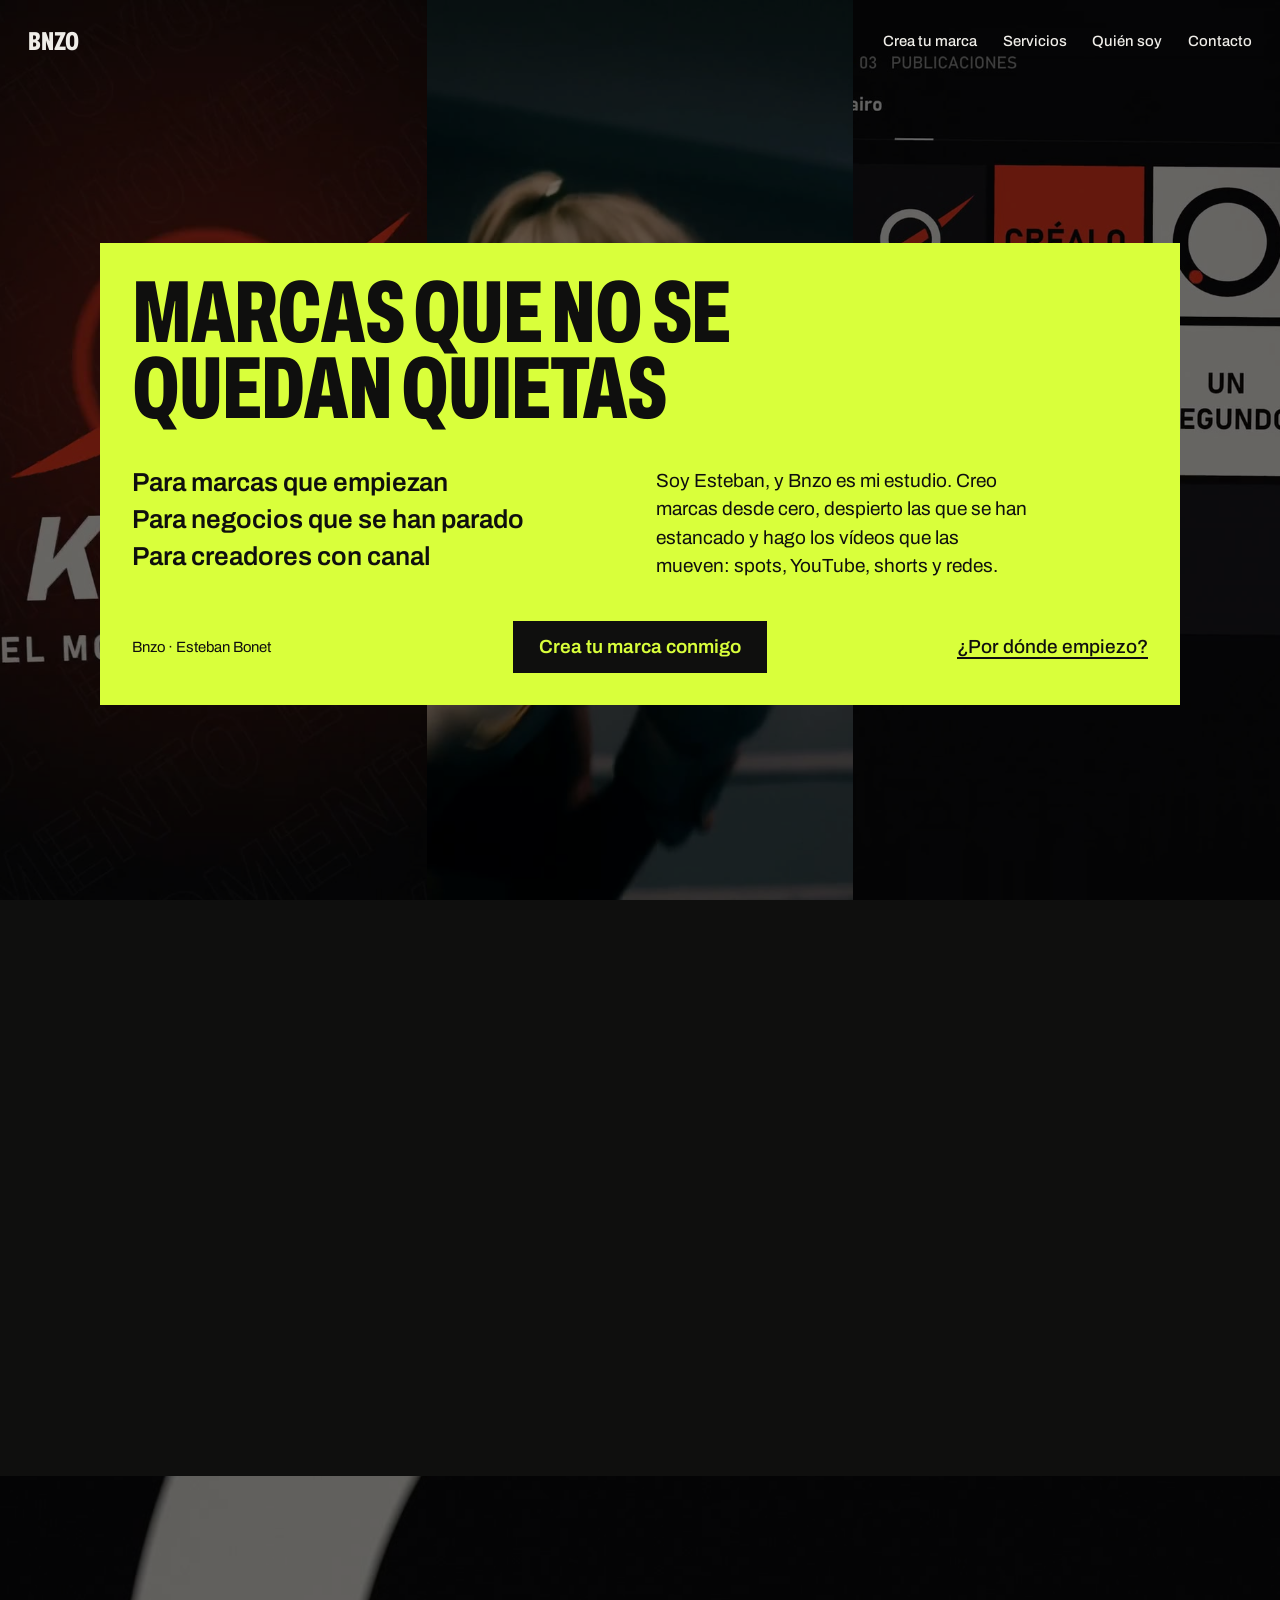
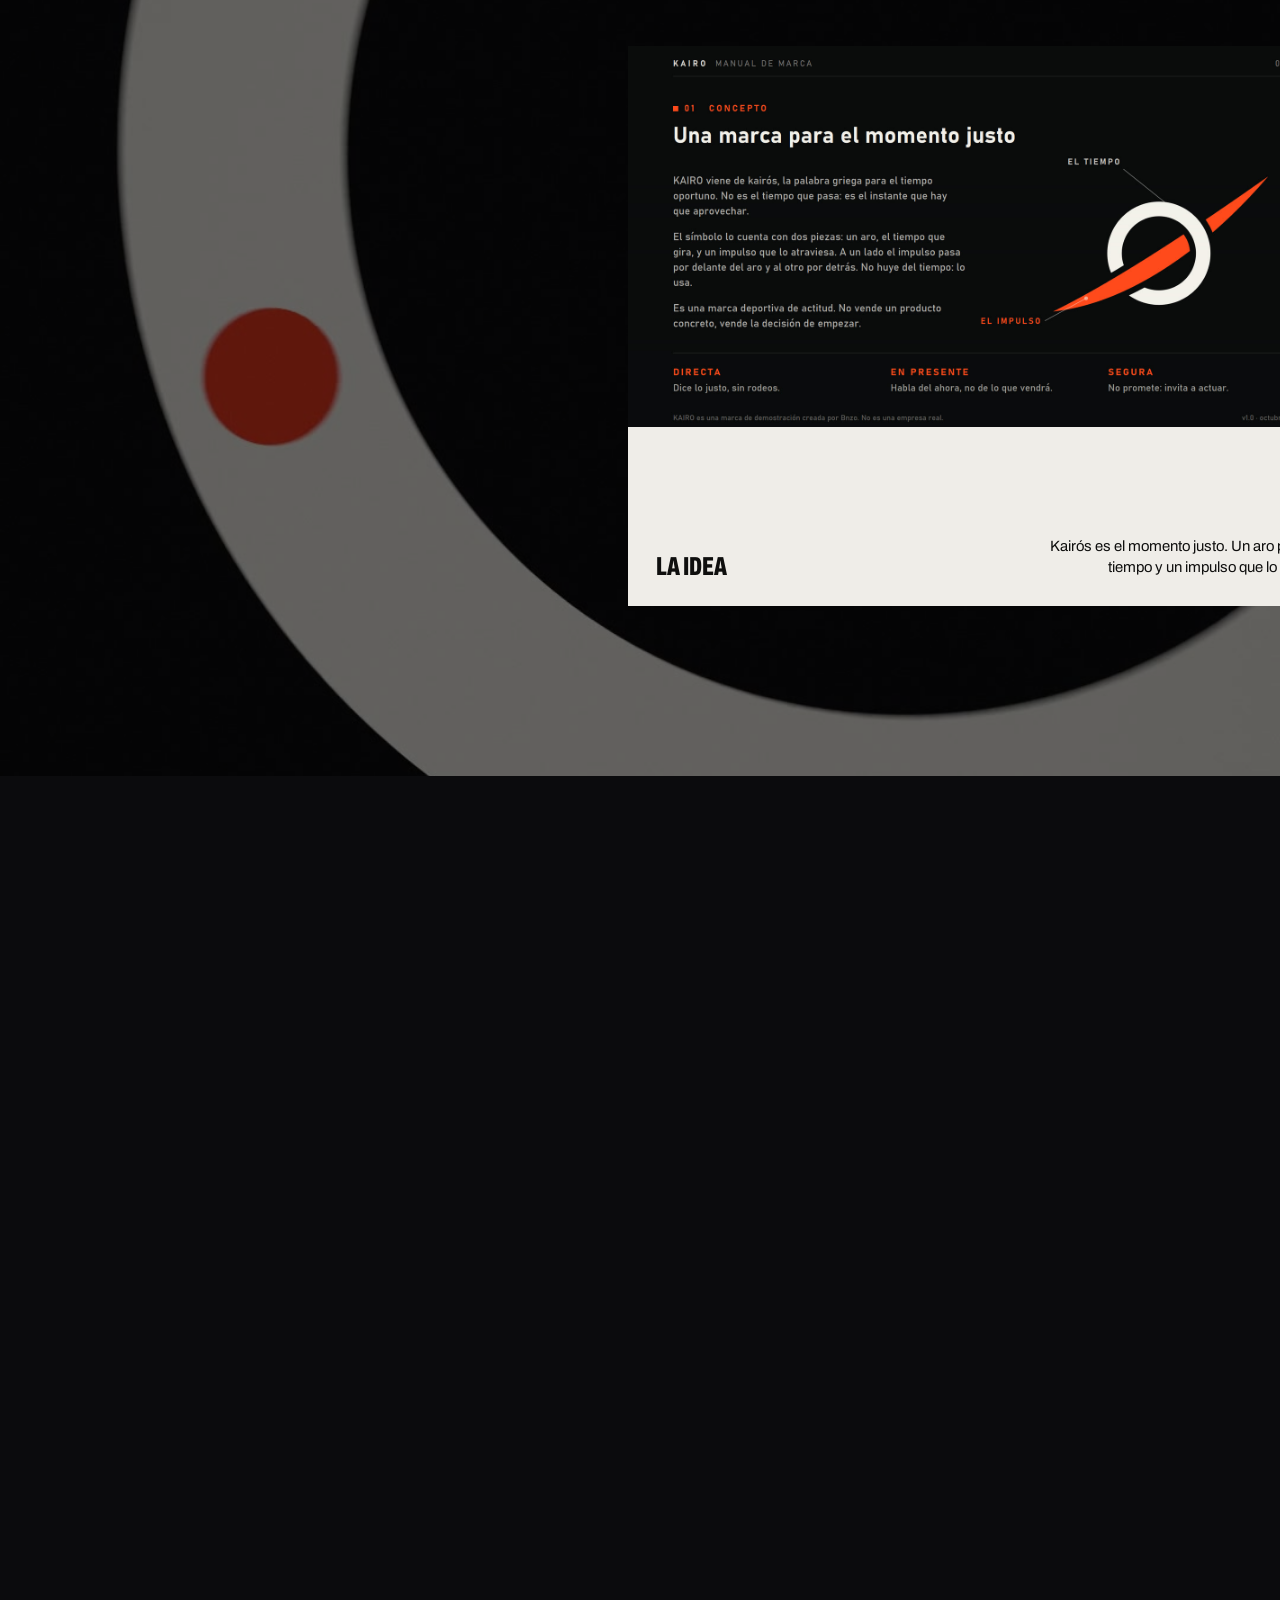
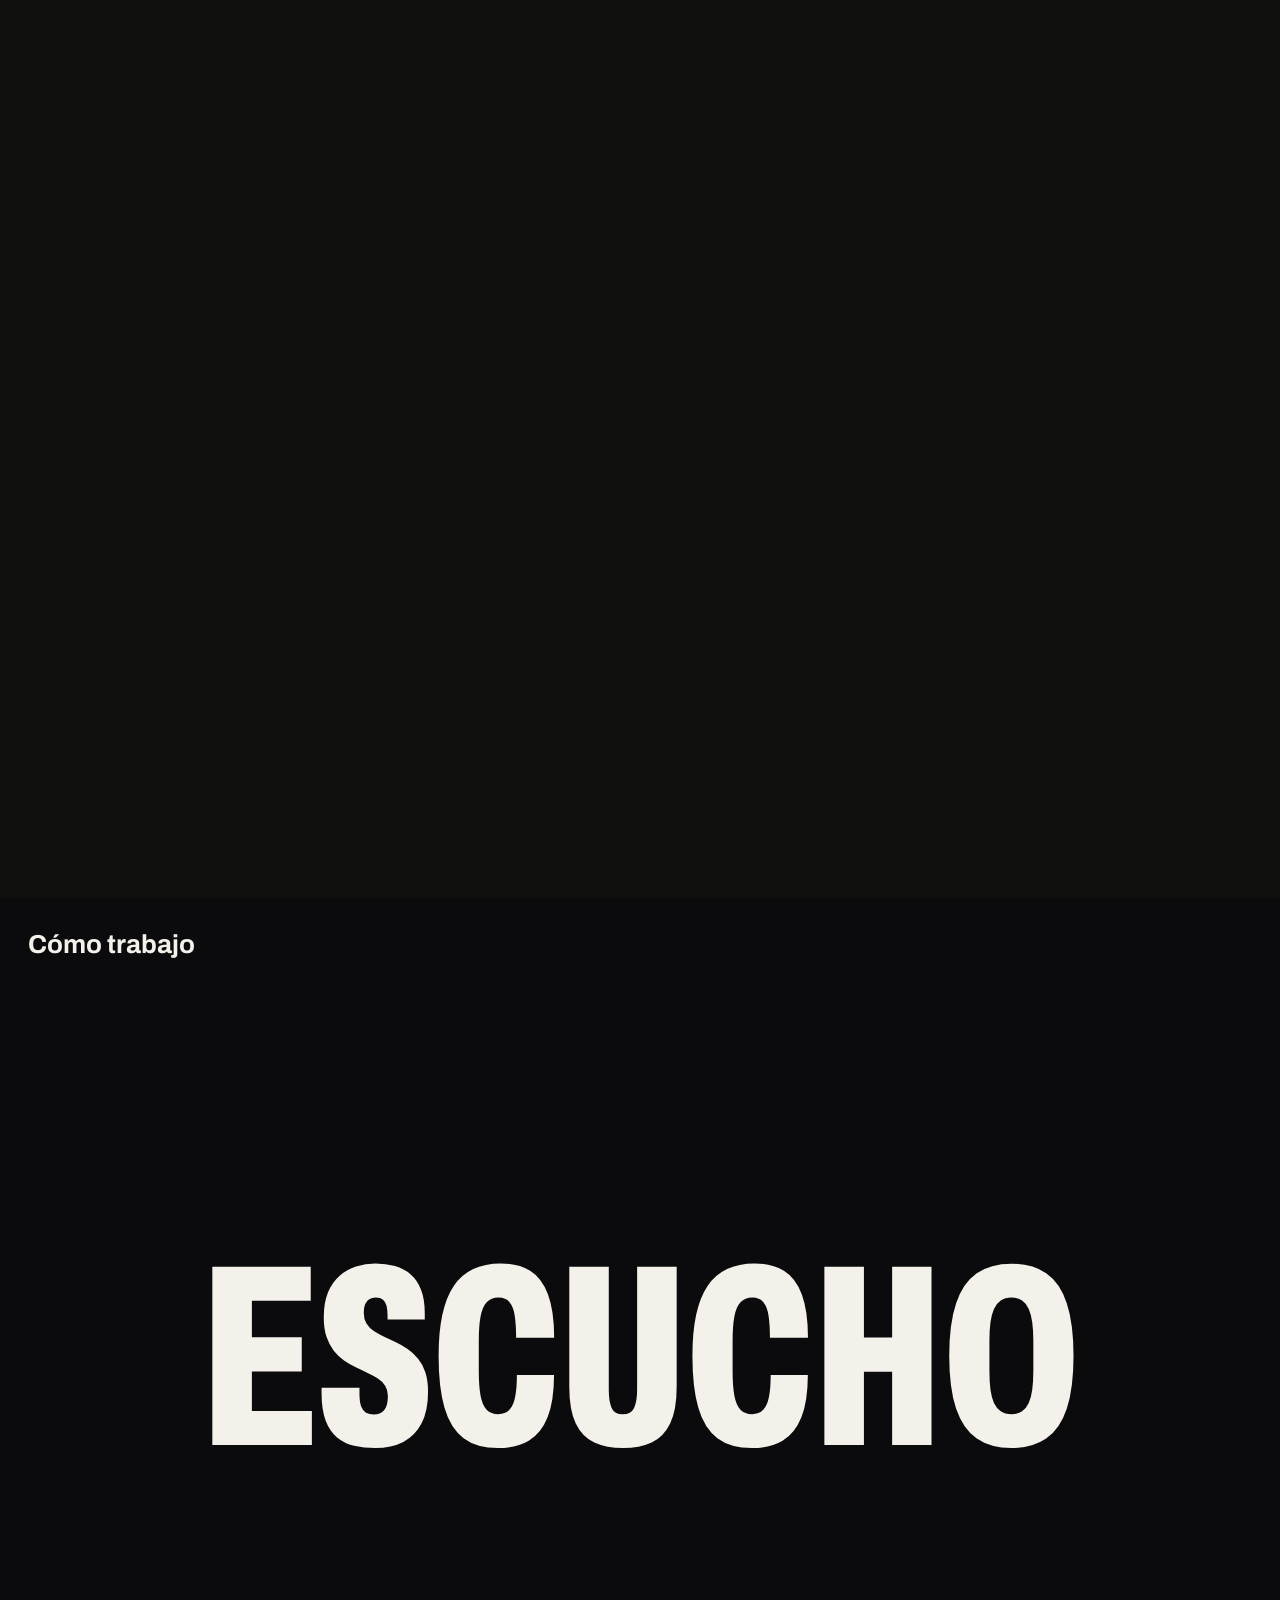
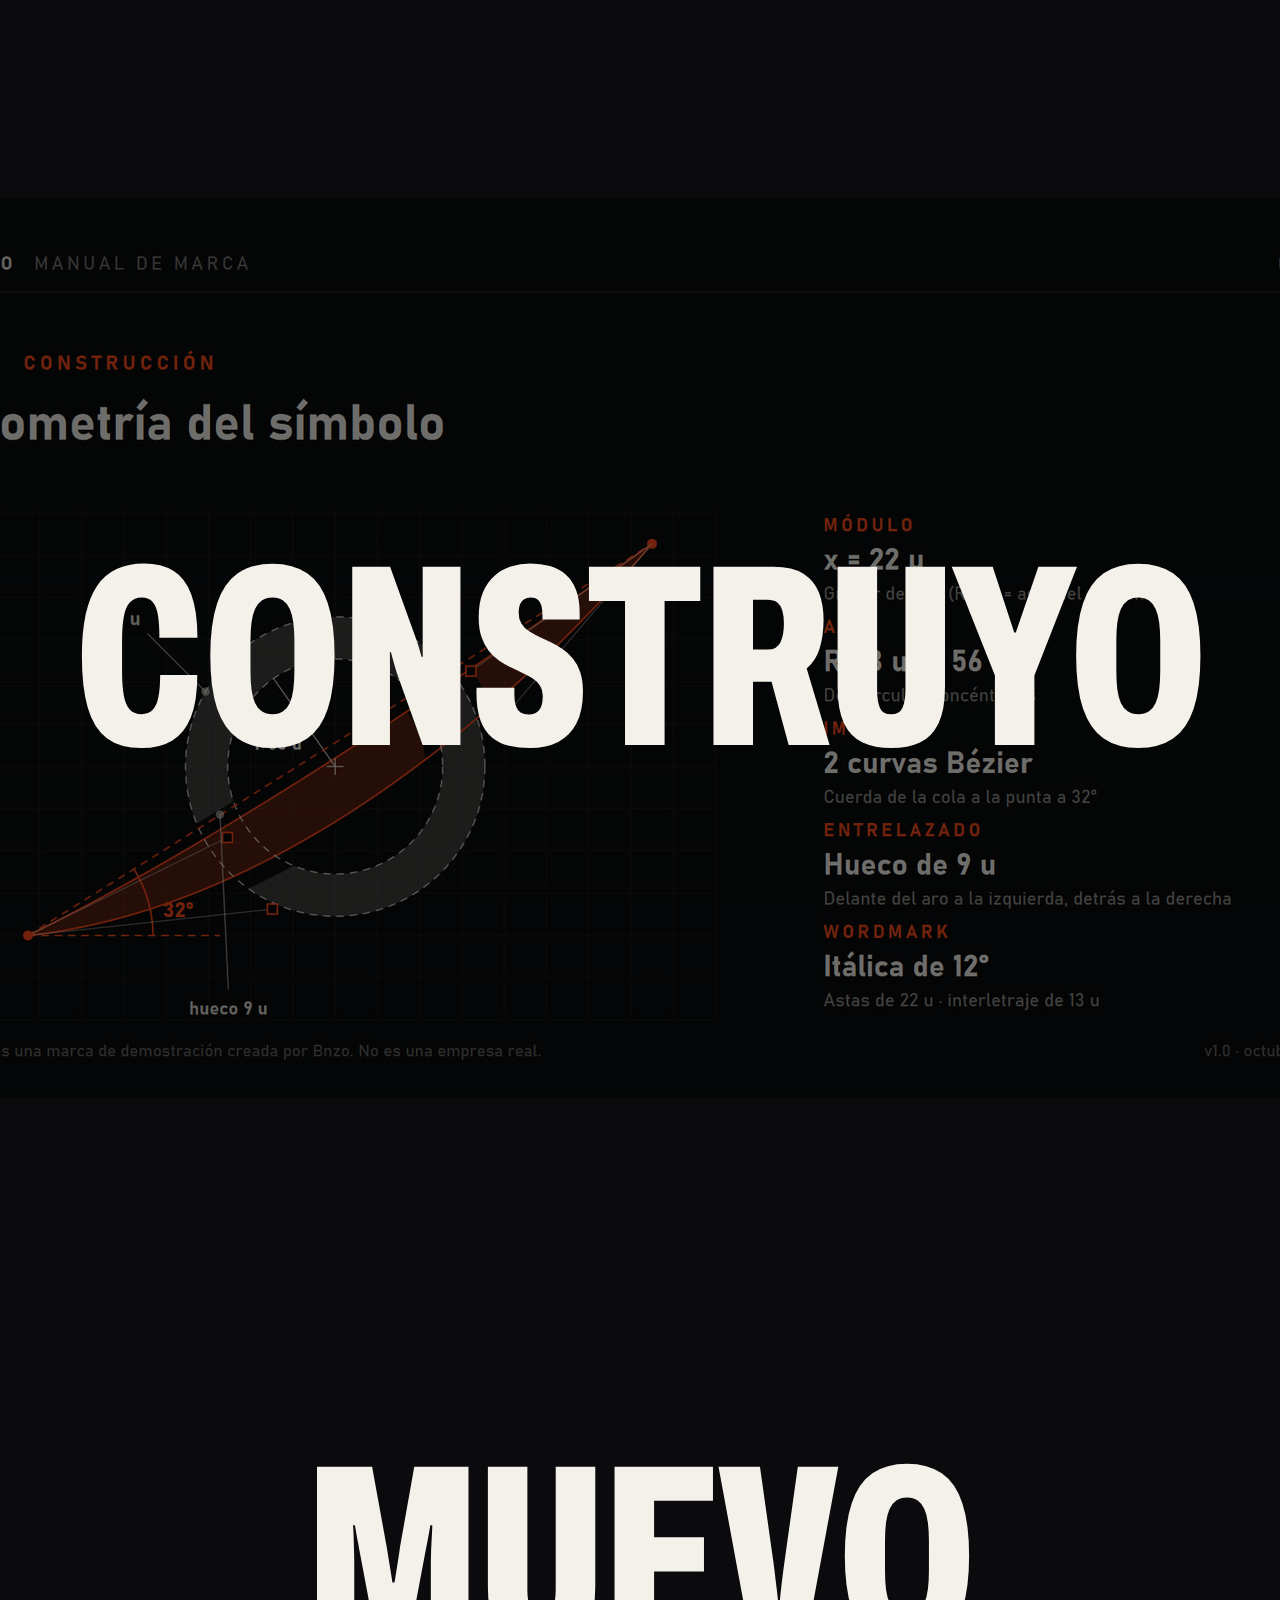
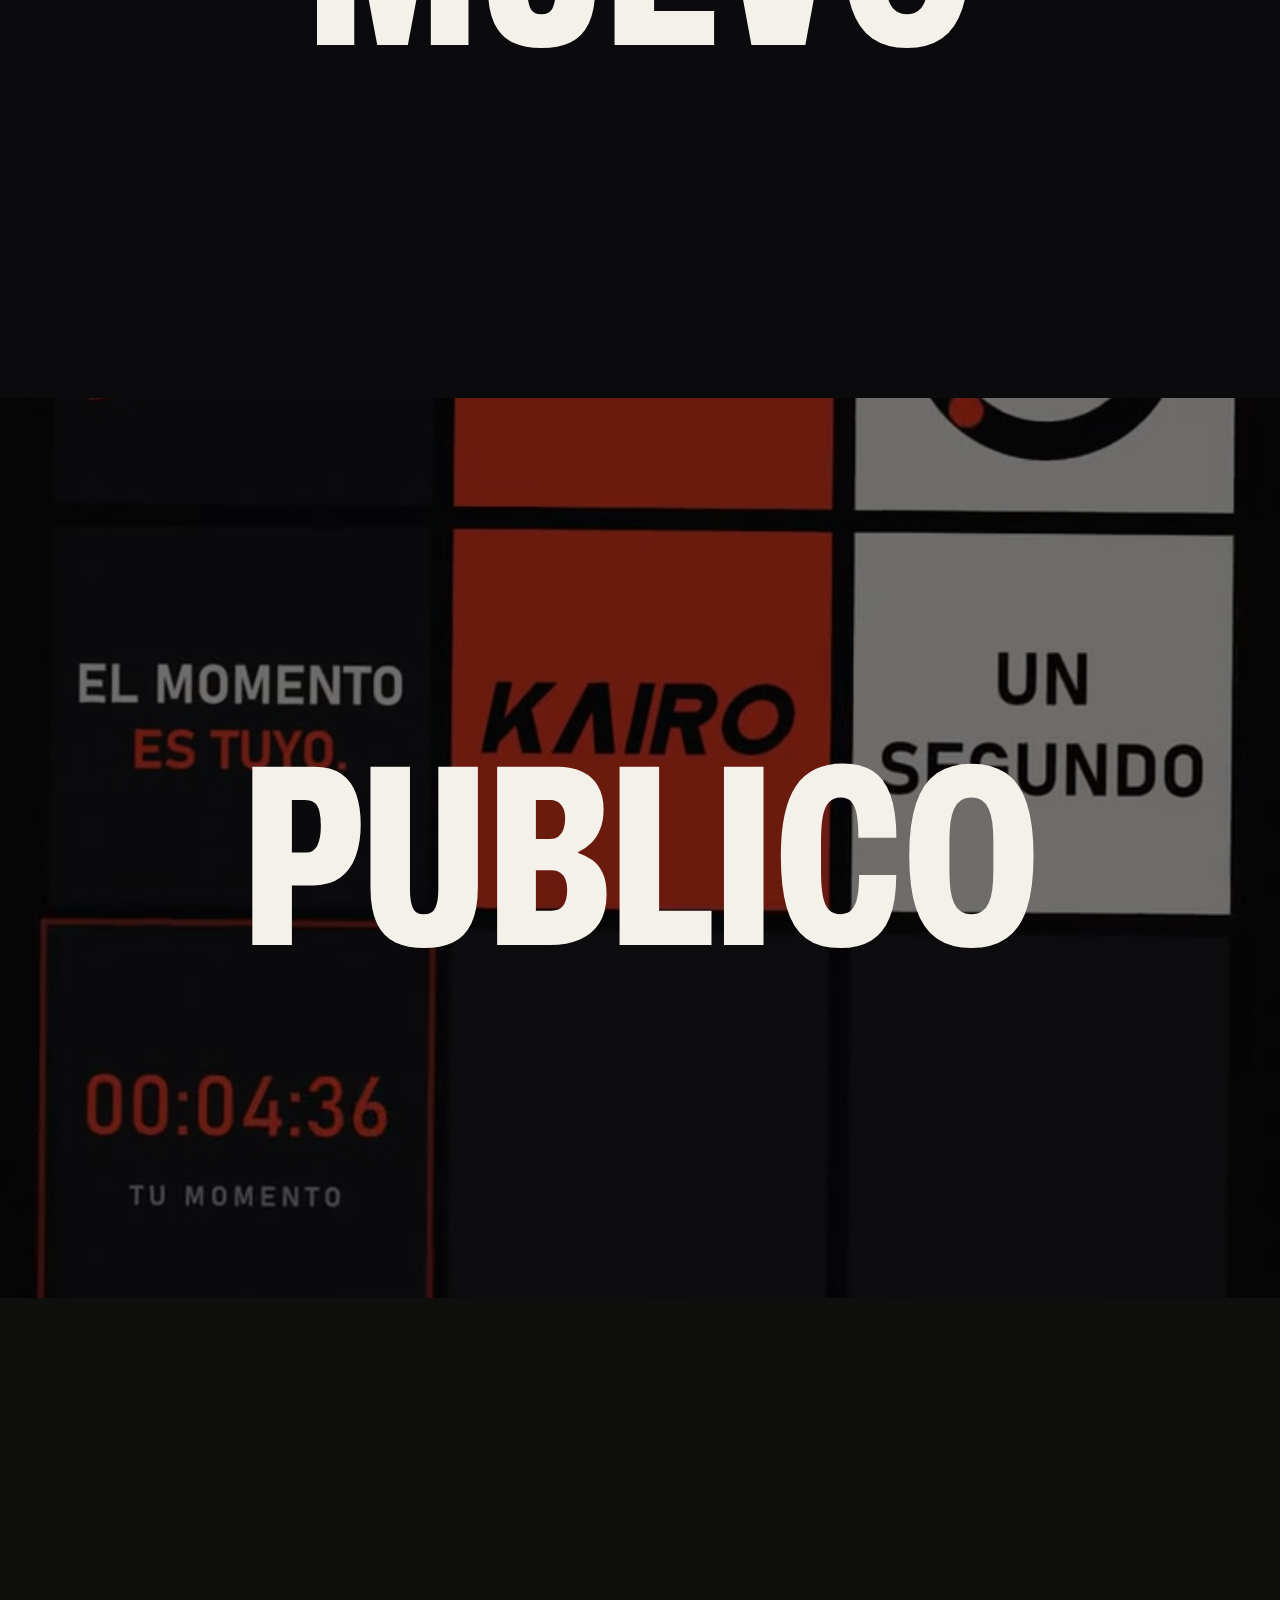
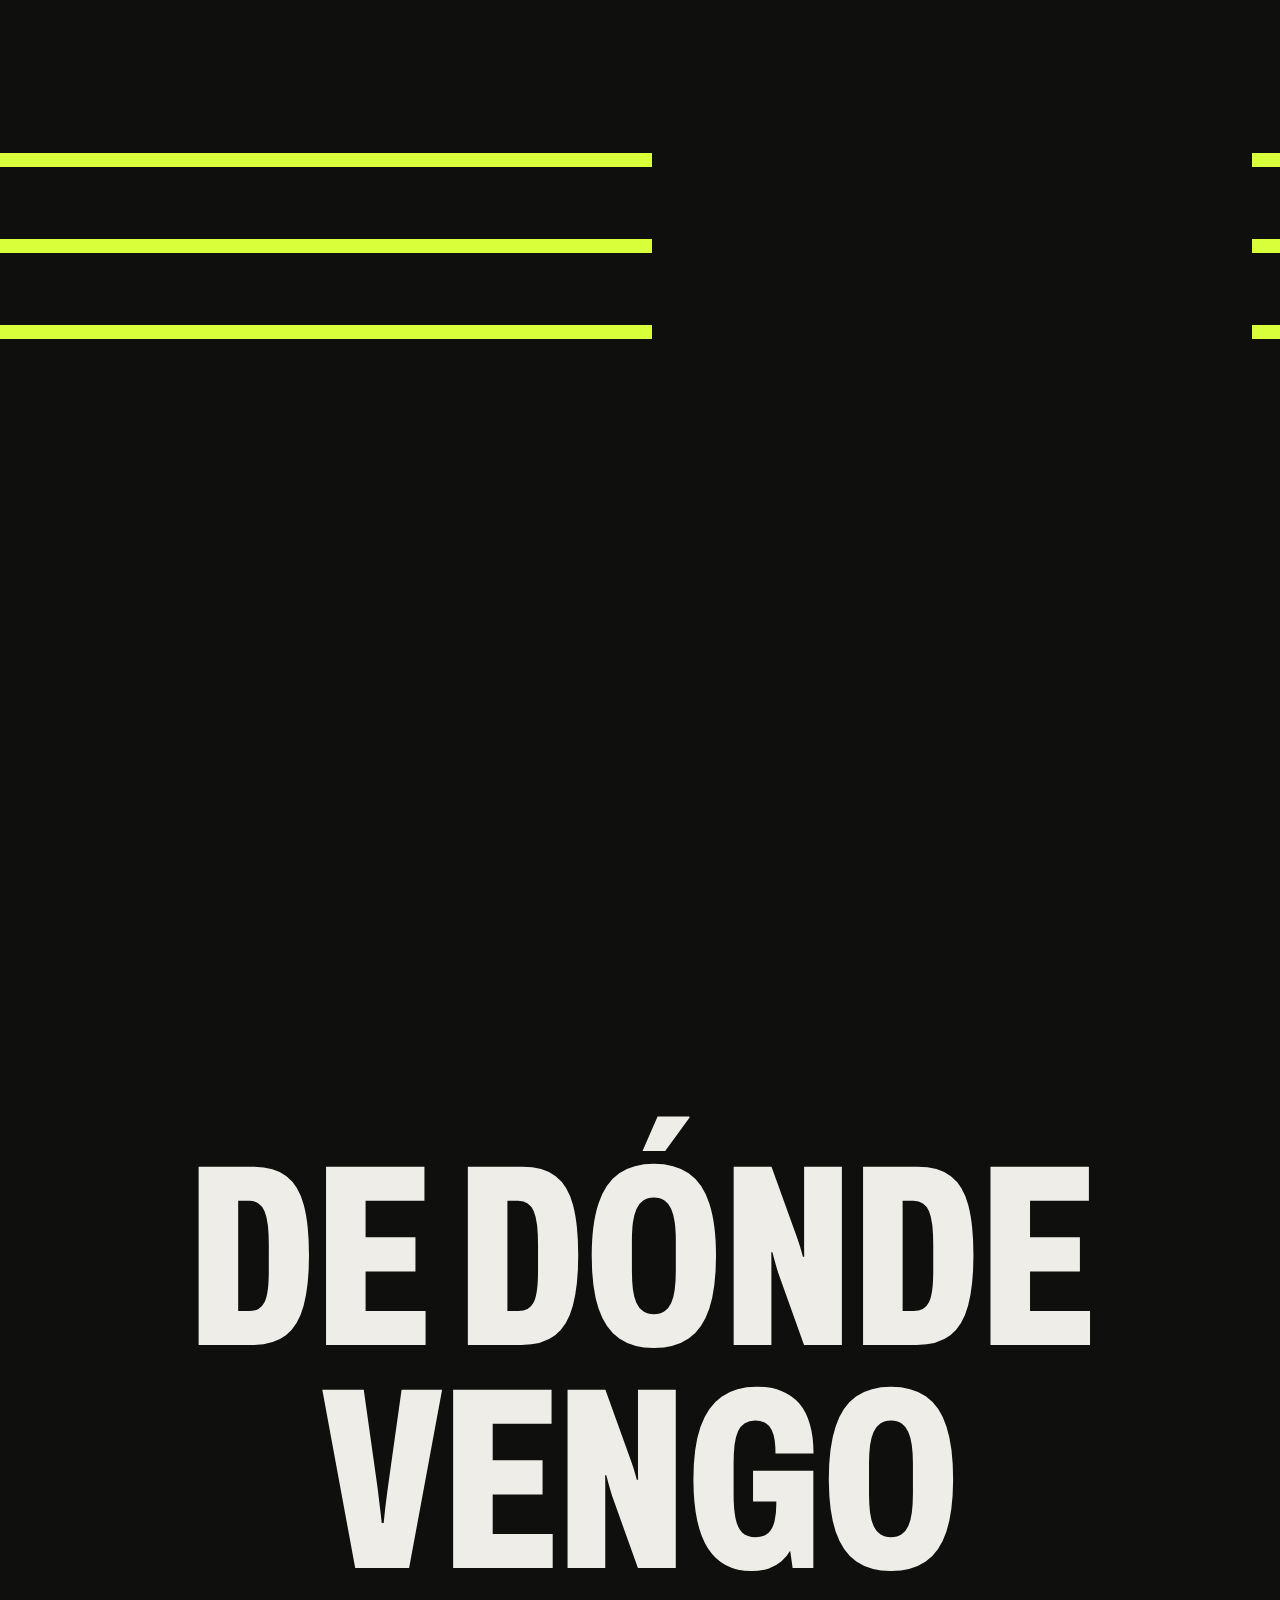
==== index.html @ aad5985e "Bnzo: web nueva (marca, motion y contenido)" ====
<!doctype html>
<html lang="es">
<head>
  <meta charset="utf-8">
  <meta name="viewport" content="width=device-width,initial-scale=1">
  <title>Bnzo · Marcas que no se quedan quietas</title>
  <meta name="description" content="Bnzo es Esteban Bonet: creo marcas desde cero, despierto negocios que se han estancado y hago los vídeos que los mueven. Identidad y manual, spots con motion, vídeos de YouTube, shorts y contenido para redes.">
  <meta name="theme-color" content="#0f0f0e">
  <meta http-equiv="Content-Security-Policy" content="default-src 'self'; script-src 'self'; style-src 'self'; img-src 'self' data:; media-src 'self'; font-src 'self'; connect-src 'self'; frame-src 'none'; object-src 'none'; base-uri 'self'; form-action 'none'">
  <link rel="preload" href="assets/archivo-latin.woff2" as="font" type="font/woff2" crossorigin>
  <link rel="stylesheet" href="bnzo.css?v=20261031">
  <script defer src="bnzo.js?v=20261031"></script>
</head>
<body>
  <a class="skip" href="#contenido">Saltar al contenido</a>

  <header class="bar">
    <a class="wordmark" href="#inicio" aria-label="Bnzo, inicio">BNZO</a>
    <nav aria-label="Principal">
      <a href="#marca">Crea tu marca</a>
      <a href="#servicios">Servicios</a>
      <a href="#yo">Quién soy</a>
      <a href="#contacto">Contacto</a>
    </nav>
  </header>

  <main id="contenido">
    <!-- Portada: tarjeta ácida sobre una pared de trabajos -->
    <section id="inicio" class="hero" aria-labelledby="hero-title">
      <div class="hero-wall" aria-hidden="true">
        <video class="auto" muted loop playsinline preload="metadata" poster="assets/kairo-spot-poster.jpg" data-src="assets/kairo-spot.mp4"></video>
        <video class="auto" muted loop playsinline preload="metadata" poster="assets/asalto-spot-poster.jpg" data-src="assets/asalto-spot.mp4"></video>
        <video class="auto" muted loop playsinline preload="metadata" poster="assets/kairo-kit-poster.jpg" data-src="assets/kairo-kit.mp4"></video>
      </div>
      <div class="hero-card" data-reveal>
        <h1 id="hero-title" class="hero-title">Marcas que no se quedan quietas</h1>
        <div class="hero-body">
          <ul class="hero-facts">
            <li>Para marcas que empiezan</li>
            <li>Para negocios que se han parado</li>
            <li>Para creadores con canal</li>
          </ul>
          <p class="hero-sub">Soy Esteban, y Bnzo es mi estudio. Creo marcas desde cero, despierto las que se han estancado y hago los vídeos que las mueven: spots, YouTube, shorts y redes.</p>
        </div>
        <div class="hero-foot">
          <span class="hero-credit">Bnzo · Esteban Bonet</span>
          <a class="btn btn-dark" href="#marca">Crea tu marca conmigo</a>
          <a class="link" href="#punto-de-partida">¿Por dónde empiezo?</a>
        </div>
      </div>
    </section>

    <!-- Dos puntos de partida -->
    <section id="punto-de-partida" class="doors" aria-labelledby="doors-title">
      <h2 id="doors-title" class="sr-only">Dos puntos de partida</h2>
      <a class="door door-new" href="#marca" data-reveal>
        <h3>Empiezas de&nbsp;cero&nbsp;<span aria-hidden="true">→</span></h3>
        <p>Tienes una idea o un negocio recién abierto y nada que lo identifique. Creamos el nombre si hace falta, el logo, el manual, las redes y un spot para presentarlo.</p>
      </a>
      <a class="door door-stuck" href="#servicios" data-reveal>
        <h3>Te has estancado&nbsp;<span aria-hidden="true">→</span></h3>
        <p>Llevas años abierto, pero tu imagen se ha quedado atrás y tus redes no dicen nada. Ordenamos tu marca y te doy contenido cada mes: reels, shorts y vídeos de YouTube.</p>
      </a>
    </section>

    <!-- Crea tu marca conmigo: el caso KAIRO -->
    <section id="marca" class="case" aria-labelledby="case-title">
      <div class="case-run">
        <div class="case-stage">
          <img class="case-ground" src="assets/kairo-spot-aro2.jpg" alt="" width="1080" height="1920">
          <div class="case-track">
            <div class="case-head" data-reveal>
              <h2 id="case-title">Crea tu marca conmigo</h2>
              <p>KAIRO no existe. La inventé de cero para enseñarte lo que recibe tu negocio: una idea, un logo construido, su manual, sus redes, su anuncio y sus objetos.</p>
            </div>
            <article class="case-card tone-a">
              <img src="assets/kairo-manual-02.jpg" alt="Página del concepto de KAIRO: el aro y el impulso que lo cruza" width="1600" height="900" loading="lazy">
              <div class="case-panel"><h3>La idea</h3><p>Kairós es el momento justo. Un aro para el tiempo y un impulso que lo cruza.</p></div>
            </article>
            <article class="case-card tone-b">
              <img src="assets/kairo-manual-03.jpg" alt="Plano de construcción del símbolo con sus medidas y curvas" width="1600" height="900" loading="lazy">
              <div class="case-panel"><h3>El logo, medido</h3><p>Aros de 78 y 56 unidades, cuerda a 32° y cursiva de 12°. Nada está a ojo.</p></div>
            </article>
            <article class="case-card tone-c">
              <img src="assets/kairo-manual-05.jpg" alt="Las seis versiones del logo KAIRO sobre fondos distintos" width="1600" height="900" loading="lazy">
              <div class="case-panel"><h3>El manual</h3><p>13 páginas: versiones, usos prohibidos, color, letra y voz. Y 24 archivos del logo.</p></div>
            </article>
            <article class="case-card tone-a">
              <img src="assets/kairo-manual-11.jpg" alt="KAIRO aplicada en redes, tarjeta, cartel y camiseta" width="1600" height="900" loading="lazy">
              <div class="case-panel"><h3>Las redes</h3><p>Perfil, publicaciones, historias y portadas de reel, todo con la misma plantilla.</p></div>
            </article>
            <article class="case-card tone-b">
              <video class="auto" muted loop playsinline preload="none" poster="assets/kairo-spot-poster.jpg" data-src="assets/kairo-spot.mp4" aria-label="Spot de 15 segundos de KAIRO"></video>
              <div class="case-panel"><h3>El anuncio</h3><p>Spot de 15 s a 120 BPM. Cada golpe cae en su fotograma, con música hecha para él.</p></div>
            </article>
            <article class="case-card tone-c">
              <img src="assets/kairo-manual-12.jpg" alt="Gorra, funda de móvil, estuche y llavero con la marca KAIRO" width="1600" height="900" loading="lazy">
              <div class="case-panel"><h3>Fuera de la pantalla</h3><p>Gorra, funda, estuche y llavero. La marca tiene que aguantar también en la mano.</p></div>
            </article>
          </div>
        </div>
      </div>

      <div class="try wrap" aria-labelledby="try-title">
        <figure class="try-stage" id="try-stage" data-bg="noche" data-reveal>
          <img id="try-logo" src="assets/kairo_horizontal_oscuro.svg" alt="Logo KAIRO horizontal, versión para fondo oscuro" width="838" height="600">
        </figure>
        <div class="try-text" data-reveal>
          <h2 id="try-title">Un logo para cada fondo</h2>
          <p>Elige fondo y forma, y mira qué archivo del manual le toca. En una marca bien hecha nadie tiene que improvisar.</p>
          <div class="try-group" role="group" aria-label="Fondo">
            <button type="button" class="chip" data-bg="noche" aria-pressed="true">Noche</button>
            <button type="button" class="chip" data-bg="hueso" aria-pressed="false">Hueso</button>
            <button type="button" class="chip" data-bg="bermellon" aria-pressed="false">Bermellón</button>
          </div>
          <div class="try-group" role="group" aria-label="Forma">
            <button type="button" class="chip" data-form="horizontal" aria-pressed="true">Horizontal</button>
            <button type="button" class="chip" data-form="vertical" aria-pressed="false">Vertical</button>
            <button type="button" class="chip" data-form="simbolo" aria-pressed="false">Símbolo</button>
          </div>
          <p class="try-file" aria-live="polite">Archivo: <span id="try-file">kairo_horizontal_oscuro.svg</span></p>
        </div>
      </div>

      <div class="get wrap" aria-labelledby="get-title">
        <div class="get-text" data-reveal>
          <h2 id="get-title">Lo que recibes</h2>
          <ul class="get-list">
            <li data-reveal>La idea y el nombre, si aún no lo tienes, con el porqué escrito.</li>
            <li data-reveal>El logo y su construcción, en horizontal, vertical y símbolo.</li>
            <li data-reveal>El manual de marca en PDF: color, letra, versiones, voz y usos prohibidos.</li>
            <li data-reveal>Los archivos en SVG y PNG para fondo claro, oscuro y a una tinta.</li>
            <li data-reveal>El kit de redes: perfil, plantillas de publicación, historias y portadas.</li>
            <li data-reveal>El spot de lanzamiento, con motion y música propia.</li>
            <li data-reveal>Las aplicaciones: tarjeta, cartel, ropa y objetos.</li>
          </ul>
          <div class="get-actions">
            <a class="btn" href="mailto:esteban@bnzoedit.online?subject=Quiero%20crear%20mi%20marca&amp;body=Hola%20Esteban%2C%20mi%20negocio%20es%3A%20">Quiero mi marca</a>
            <a class="link" href="assets/KAIRO_manual_de_marca.pdf">Abrir el manual de KAIRO (PDF, 13 páginas)</a>
          </div>
        </div>
        <figure class="get-media" data-reveal>
          <video controls muted playsinline preload="none" poster="assets/kairo-proceso-poster.jpg" src="assets/kairo-proceso.mp4" aria-label="Reel «Esta marca no existe»: el proceso de KAIRO en 30 segundos"></video>
          <figcaption>«Esta marca no existe»: el proceso entero en 30 segundos.</figcaption>
        </figure>
      </div>
    </section>

    <!-- Trabajos: índice pequeño, imagen grande -->
    <section id="trabajos" class="work" aria-labelledby="work-title">
      <div class="work-side">
        <h2 id="work-title" data-reveal>Trabajos</h2>
        <div class="work-index" role="tablist" aria-label="Elige un trabajo" aria-orientation="vertical" data-reveal>
          <button type="button" role="tab" id="t-kairo" aria-selected="true" aria-controls="work-media" data-video="assets/kairo-spot.mp4" data-poster="assets/kairo-spot-poster.jpg" data-note="Marca de demostración creada de cero: logo, manual, redes y spot."><span class="w-name">KAIRO</span><span class="w-tags">Marca · spot · redes</span></button>
          <button type="button" role="tab" id="t-asalto" aria-selected="false" tabindex="-1" aria-controls="work-media" data-video="assets/asalto-spot.mp4" data-poster="assets/asalto-spot-poster.jpg" data-note="Marca ficticia de boxeo. Planos de Pexels; música, marca y efectos propios."><span class="w-name">ASALTO</span><span class="w-tags">Spot · motion</span></button>
          <button type="button" role="tab" id="t-eventos" aria-selected="false" tabindex="-1" aria-controls="work-media" data-video="assets/eventos-spot.mp4" data-poster="assets/eventos-spot-poster.jpg" data-note="Pieza propia para promotoras y salas: tipografía cinética a 160 BPM, música original."><span class="w-name">Eventos</span><span class="w-tags">Tipografía cinética</span></button>
          <button type="button" role="tab" id="t-fisio" aria-selected="false" tabindex="-1" aria-controls="work-media" data-video="assets/fisiofamily-spot.mp4" data-poster="assets/fisiofamily-spot-poster.jpg" data-note="Marca ficticia de fisioterapia. Planos de Pexels (Kampus Production, Ekaterina Bolovtsova, Klaus Nielsen)."><span class="w-name">Fisiofamily</span><span class="w-tags">Spot horizontal</span></button>
          <button type="button" role="tab" id="t-gym" aria-selected="false" tabindex="-1" aria-controls="work-media" data-video="assets/gimnasio-pata.mp4" data-poster="assets/gimnasio-pata-poster.jpg" data-note="Muestra de contenido orgánico para un gimnasio. Planos de Pexels; música «Pa Ta», de Infraction y Emerel Gray."><span class="w-name">Gimnasio</span><span class="w-tags">Contenido orgánico</span></button>
          <button type="button" role="tab" id="t-yo" aria-selected="false" tabindex="-1" aria-controls="work-media" data-video="assets/sobre-mi.mp4" data-poster="assets/sobre-mi-poster.jpg" data-note="Mi presentación: vertical, con voz y subtítulos."><span class="w-name">Sobre mí</span><span class="w-tags">Short con voz</span></button>
        </div>
      </div>
      <figure data-reveal class="work-media" id="work-media" role="tabpanel" aria-labelledby="t-kairo">
        <video id="work-video" muted loop playsinline preload="metadata" poster="assets/kairo-spot-poster.jpg" src="assets/kairo-spot.mp4"></video>
        <button type="button" class="sound" id="work-sound" aria-pressed="false">Activar sonido</button>
        <figcaption id="work-note">Marca de demostración creada de cero: logo, manual, redes y spot.</figcaption>
      </figure>
    </section>

    <!-- Servicios: una hoja de color por servicio -->
    <section id="servicios" class="services" aria-labelledby="services-title">
      <h2 id="services-title" class="wrap" data-reveal>Lo que hago</h2>
      <div class="sheets">
        <article data-reveal class="sheet s1">
          <h3>Marca desde cero</h3>
          <p>Nombre, logo, manual, colores, letra y plantillas de redes. Todo sale de una idea y todo encaja con todo.</p>
          <img src="assets/kairo-manual-07.jpg" alt="Página de color del manual de KAIRO: noche, hueso y bermellón" width="1600" height="900" loading="lazy">
        </article>
        <article data-reveal class="sheet s2">
          <h3>Contenido para redes</h3>
          <p>Reels y carruseles cada mes, con tu marca. Grabas con el móvil lo que pasa en tu negocio y yo lo monto, lo animo y te lo dejo listo para publicar.</p>
          <img src="assets/gimnasio-pata-poster.jpg" alt="Fotograma de la muestra de contenido para gimnasios" width="720" height="1280" loading="lazy">
        </article>
        <article data-reveal class="sheet s3">
          <h3>Vídeos para YouTube</h3>
          <p>Vídeos horizontales con guion, ritmo, rótulos y miniatura. Es lo que hago en mi propio canal, SCRIPTUM GAMING, así que sé lo que cuesta que alguien se quede hasta el final.</p>
          <img class="pos-left" src="assets/scriptum-ep01.jpg" alt="Miniatura del episodio «La misma espada» de SCRIPTUM GAMING" width="1280" height="720" loading="lazy">
        </article>
        <article data-reveal class="sheet s4">
          <h3>Shorts y clips</h3>
          <p>Saco los mejores momentos de tus vídeos largos, directos o podcasts y los monto en vertical, con subtítulos, para Shorts, Reels y TikTok.</p>
          <img src="assets/sobre-mi-poster.jpg" alt="Fotograma de un short vertical con subtítulos de Esteban" width="720" height="1280" loading="lazy">
        </article>
        <article data-reveal class="sheet s5">
          <h3>Spots con motion</h3>
          <p>Anuncios de 15 a 30 segundos con tipografía animada, efectos y música hecha para la pieza. Con tus grabaciones o con stock con licencia.</p>
          <img src="assets/eventos-spot-poster.jpg" alt="Fotograma del spot de tipografía cinética para eventos" width="1280" height="720" loading="lazy">
        </article>
      </div>
    </section>

    <!-- Cómo trabajo: un verbo cada vez -->
    <section id="proceso" class="verbs" aria-labelledby="verbs-title">
      <h2 id="verbs-title" class="verbs-title">Cómo trabajo</h2>
      <div class="verb">
        <img src="assets/esteban-retrato.jpg" alt="Esteban en su mesa de trabajo" width="840" height="1050" loading="lazy">
        <div class="verb-word"><h3>Escucho</h3></div>
        <p class="verb-line" data-reveal>15 minutos de llamada: qué haces, a quién le hablas y qué quieres que sientan al verte.</p>
      </div>
      <div class="verb">
        <img src="assets/kairo-manual-03.jpg" alt="Construcción geométrica del símbolo de KAIRO" width="1600" height="900" loading="lazy">
        <div class="verb-word"><h3>Construyo</h3></div>
        <p class="verb-line" data-reveal>Idea, logo y manual. Cada decisión tiene su porqué y queda por escrito.</p>
      </div>
      <div class="verb">
        <img src="assets/kairo-kit-construccion.jpg" alt="Fotograma del logo de KAIRO animándose" width="720" height="1280" loading="lazy">
        <div class="verb-word"><h3>Muevo</h3></div>
        <p class="verb-line" data-reveal>La marca se anima: logo, rótulos, transiciones y un spot para presentarla.</p>
      </div>
      <div class="verb">
        <img src="assets/kairo-kit-poster.jpg" alt="Cuadrícula de publicaciones de KAIRO en redes" width="720" height="1280" loading="lazy">
        <div class="verb-word"><h3>Publico</h3></div>
        <p class="verb-line" data-reveal>Te llevas el kit de redes listo y, si quieres, contenido cada mes en la misma línea.</p>
      </div>
    </section>

    <!-- Quién soy: entre las cuerdas -->
    <section id="yo" class="me" aria-labelledby="me-title">
      <div class="ropes" aria-hidden="true"><span></span><span></span><span></span></div>
      <figure class="me-photo">
        <img src="assets/esteban-retrato.jpg" alt="Retrato de Esteban Bonet en su mesa de trabajo" width="840" height="1050" loading="lazy">
      </figure>
      <div class="me-text">
        <h2 id="me-title" data-reveal>Rebelde, entre las cuerdas</h2>
        <p class="me-lead" data-reveal>Soy curioso, apasionado y tengo una ambición que no me cabe en la mesa.</p>
        <p data-reveal>Mi único rival es el Esteban de ayer. Cada proyecto tiene que ganarle al anterior, y no lo entrego hasta sentirme orgulloso de él.</p>
        <p data-reveal>Soy rebelde con las ideas y formal con todo lo demás: contesto rápido, cumplo fechas y hago lo que digo. Me salgo de la plantilla, no del ring.</p>
        <p data-reveal>Bnzo es mi salto. Dejo de ser solo editor para dedicarme a lo que quiero hacer: construir marcas. La primera es la mía.</p>
      </div>
    </section>

    <!-- De dónde vengo: título fijo, el camino pasa debajo -->
    <section id="origen" class="log" aria-labelledby="log-title">
      <div class="log-pin">
        <h2 id="log-title">De dónde vengo</h2>
        <p>De editar reels con el móvil de otros a construir marcas enteras.</p>
      </div>
      <ol class="log-list">
        <li class="log-item">
          <img src="assets/natur-poster.jpg" alt="Fotograma del borrador Natur: agua y naturaleza" width="720" height="1280" loading="lazy">
          <h3>Natur</h3>
          <p class="log-role">Borrador · BNZOEDIT</p>
          <p>Planos de agua y naturaleza montados al ritmo de la respiración, dejando que la imagen hable sola.</p>
        </li>
        <li class="log-item">
          <img src="assets/pulso-tren-poster.jpg" alt="Fotograma del borrador «El pulso invisible», trayectos en tren" width="720" height="1280" loading="lazy">
          <h3>El pulso invisible</h3>
          <p class="log-role">Borrador · historia corta</p>
          <p>Trayectos de tren convertidos en una historia con principio y final en menos de un minuto.</p>
        </li>
        <li class="log-item">
          <img src="assets/cafe-reel-poster.jpg" alt="Fotograma del reel para una cafetería" width="720" height="1280" loading="lazy">
          <h3>Café</h3>
          <p class="log-role">Borrador · reel de negocio</p>
          <p>Un reel para una cafetería, montado con planos de móvil.</p>
        </li>
        <li class="log-item">
          <img src="assets/barberia-reel-poster.jpg" alt="Fotograma del comercial para una barbería" width="720" height="1280" loading="lazy">
          <h3>Barbería</h3>
          <p class="log-role">Borrador · comercial</p>
          <p>Un comercial vertical para una barbería: el salto de editar momentos a vender un negocio.</p>
        </li>
        <li class="log-item">
          <img class="wide" src="assets/scriptum-ep01.jpg" alt="Miniatura de «La misma espada», primer episodio de SCRIPTUM GAMING" width="1280" height="720" loading="lazy">
          <h3>SCRIPTUM GAMING</h3>
          <p class="log-role">27 de octubre · mi canal</p>
          <p>Abrí mi propio canal de YouTube de lore de videojuegos. Ahí entreno guion, voz y montaje largo.</p>
        </li>
        <li class="log-item">
          <img src="assets/asalto-spot-poster.jpg" alt="Fotograma del spot de boxeo ASALTO" width="720" height="1280" loading="lazy">
          <h3>ASALTO</h3>
          <p class="log-role">30 de octubre · spot</p>
          <p>El spot de boxeo pasó por 14 versiones hasta la definitiva.</p>
        </li>
        <li class="log-item">
          <img src="assets/kairo-spot-poster.jpg" alt="Cierre del spot de KAIRO con su eslogan" width="720" height="1280" loading="lazy">
          <h3>KAIRO</h3>
          <p class="log-role">30 de octubre · marca</p>
          <p>Spot, kit de redes y manual de 13 páginas en el mismo día.</p>
        </li>
        <li class="log-item">
          <img src="assets/kairo-proceso-poster.jpg" alt="Portada del reel «Esta marca no existe»" width="720" height="1280" loading="lazy">
          <h3>Bnzo</h3>
          <p class="log-role">31 de octubre · el salto</p>
          <p>Quito el «edit» del nombre. A partir de aquí, Bnzo hace marcas. La siguiente puede ser la tuya.</p>
        </li>
      </ol>
    </section>

    <!-- Contacto -->
    <section id="contacto" class="contact" aria-labelledby="contact-title">
      <h2 id="contact-title" class="contact-lead">¿Empiezas o te has estancado? Cuéntamelo y lo hablamos en 15 minutos.</h2>
      <a class="contact-mail" href="mailto:esteban@bnzoedit.online?subject=Hablemos%20de%20mi%20marca">esteban@<wbr>bnzoedit.online</a>
      <div class="contact-foot">
        <p><a href="https://wa.me/34656913425?text=Hola%20Esteban%2C%20vi%20tu%20web%20y%20quiero%20hablar%20de%20mi%20marca." target="_blank" rel="noopener noreferrer">WhatsApp</a></p>
        <p><a href="https://www.instagram.com/bnzoedit" target="_blank" rel="noopener noreferrer">Instagram</a> · <a href="https://www.youtube.com/@scriptumgaming" target="_blank" rel="noopener noreferrer">YouTube: SCRIPTUM GAMING</a> · <a href="https://www.tiktok.com/@recortia_" target="_blank" rel="noopener noreferrer">Recortia</a></p>
      </div>
    </section>
  </main>

  <footer class="foot">
    <p class="foot-mark" aria-hidden="true">BNZO</p>
    <div class="foot-row">
      <p>© 2026 Esteban Bonet. KAIRO, ASALTO y Fisiofamily son marcas de demostración.</p>
      <p><a href="legal.html#aviso-legal">Aviso legal</a> · <a href="legal.html#privacidad">Privacidad</a> · <a href="legal.html#cookies">Cookies</a></p>
    </div>
  </footer>
</body>
</html>
---- bnzo.css ----
/* Bnzo · web 2026 (demo local). Dirección: «The pinned poster». Paleta «entre las cuerdas»: noche de estudio, tiza y ácido. Archivo. */
@font-face {
  font-family: 'Archivo';
  font-style: normal;
  font-weight: 100 900;
  font-stretch: 62% 125%;
  font-display: swap;
  src: url(assets/archivo-latin-ext.woff2) format('woff2');
  unicode-range: U+0100-02BA, U+02BD-02C5, U+02C7-02CC, U+02CE-02D7, U+02DD-02FF, U+0304, U+0308, U+0329, U+1D00-1DBF, U+1E00-1E9F, U+1EF2-1EFF, U+2020, U+20A0-20AB, U+20AD-20C0, U+2113, U+2C60-2C7F, U+A720-A7FF;
}
@font-face {
  font-family: 'Archivo';
  font-style: normal;
  font-weight: 100 900;
  font-stretch: 62% 125%;
  font-display: swap;
  src: url(assets/archivo-latin.woff2) format('woff2');
  unicode-range: U+0000-00FF, U+0131, U+0152-0153, U+02BB-02BC, U+02C6, U+02DA, U+02DC, U+0304, U+0308, U+0329, U+2000-206F, U+20AC, U+2122, U+2191, U+2193, U+2212, U+2215, U+FEFF, U+FFFD;
}

:root {
  /* Noche de estudio, grafito, tiza, ceniza y ácido */
  --bg: #0f0f0e;
  --surface: #1b1b19;
  --ink: #efede8;
  --muted: #a3a097;
  --accent: #d9ff3b;
  --accent-ink: #0f0f0e;
  --accent-hover: #c6ee1c;
  --paper: #efede8;
  --paper-ink: #0f0f0e;
  --deep: #262622;
  /* Colores de KAIRO: solo dentro del caso */
  --k-noche: #0b0b0d;
  --k-hueso: #f4f1ea;
  --k-bermellon: #ff4a1c;

  --step-small: clamp(0.875rem, 0.85rem + 0.1vw, 0.9375rem);
  --step-body: clamp(1.0625rem, 1rem + 0.25vw, 1.1875rem);
  --step-lead: clamp(1.25rem, 1.1rem + 0.7vw, 1.625rem);
  --step-head: clamp(2.75rem, 1.2rem + 5.4vw, 6rem);
  --step-display: clamp(5.5rem, 1rem + 19vw, 19rem);

  --m: clamp(16px, 2.2vw, 32px);
  --gap: clamp(120px, 14vw, 200px);
  --ease: cubic-bezier(.2, .7, .1, 1);
  color-scheme: dark;
}

*, *::before, *::after { box-sizing: border-box; }
html { -webkit-text-size-adjust: 100%; scroll-behavior: smooth; }
body {
  margin: 0;
  background: var(--bg);
  color: var(--ink);
  font-family: 'Archivo', system-ui, sans-serif;
  font-size: var(--step-body);
  line-height: 1.5;
  font-stretch: 100%;
}
img, video { display: block; max-width: 100%; }
a { color: inherit; }
h1, h2, h3, p, ul, ol, figure { margin: 0; }
ul, ol { padding: 0; list-style: none; }
button { font: inherit; color: inherit; }
::selection { background: var(--accent); color: var(--accent-ink); }
:focus-visible { outline: 3px solid var(--accent); outline-offset: 3px; }
.hero-card :focus-visible, .door-new:focus-visible, .s1 :focus-visible, .contact :focus-visible { outline-color: var(--accent-ink); }
.sr-only { position: absolute; width: 1px; height: 1px; overflow: hidden; clip: rect(0 0 0 0); white-space: nowrap; }
.skip { position: absolute; left: var(--m); top: -100px; z-index: 50; background: var(--ink); color: var(--bg); padding: 12px 16px; }
.skip:focus { top: var(--m); }
.wrap { padding-inline: var(--m); }

/* Titulares: Archivo estrecho y pesado, en mayúsculas */
h1, h2, .verb-word h3, .foot-mark, .wordmark {
  font-weight: 800;
  font-stretch: 62%;
  text-transform: uppercase;
  letter-spacing: -0.01em;
  line-height: 0.86;
  text-wrap: balance;
}
h2 { font-size: var(--step-head); }
h3 { font-size: var(--step-lead); font-weight: 700; line-height: 1.1; }

/* Botones: un solo tipo, esquinas rectas */
.btn {
  display: inline-flex; align-items: center; justify-content: center;
  min-height: 52px; padding: 0 26px;
  background: var(--accent); color: var(--accent-ink);
  font-weight: 600; text-decoration: none;
  transition: transform .18s var(--ease), background-color .18s;
}
.btn:hover { background: var(--accent-hover); }
.btn-dark { background: var(--accent-ink); color: var(--accent); }
.btn-dark:hover { background: #2a2a27; }
.btn:active { transform: scale(.97); }
.link { font-weight: 500; text-underline-offset: 4px; text-decoration-thickness: 2px; transition: opacity .18s; }
.link:hover { opacity: .75; }

/* Barra */
.bar {
  position: absolute; inset: 0 0 auto 0; z-index: 10;
  display: flex; justify-content: space-between; align-items: center;
  padding: 20px var(--m);
  color: var(--ink);
}
.wordmark { font-size: var(--step-lead); text-decoration: none; }
.bar nav { display: flex; gap: clamp(14px, 2vw, 32px); font-size: var(--step-small); font-weight: 500; }
.bar nav a { text-decoration: none; padding: 10px 0; transition: opacity .18s; }
.bar nav a:hover { opacity: .7; }

/* Portada */
.hero { position: relative; min-height: 100svh; display: grid; place-items: center; padding: 96px var(--m) 48px; overflow: hidden; background: var(--k-noche); }
.hero-wall { position: absolute; inset: 0; display: grid; grid-template-columns: repeat(3, 1fr); }
.hero-wall video { width: 100%; height: 100%; object-fit: cover; filter: brightness(.42); }
.hero-card {
  position: relative;
  width: min(100%, 1080px);
  background: var(--accent);
  color: var(--accent-ink);
  padding: 32px;
  display: grid; gap: 40px;
  transform-origin: 0% 100%;
  will-change: transform;
}
.hero-title { font-size: var(--step-head); }
.hero-body { display: grid; grid-template-columns: 1fr 1fr; gap: 32px; align-content: start; }
.hero-facts { font-size: var(--step-lead); font-weight: 600; line-height: 1.2; }
.hero-facts li + li { margin-top: 6px; }
.hero-sub { font-size: var(--step-body); max-width: 34ch; }
.hero-foot { display: grid; grid-template-columns: 1fr auto 1fr; align-items: center; gap: 16px; }
.hero-credit { font-size: var(--step-small); }
.hero-foot .link { justify-self: end; }

/* Caso KAIRO: tarjetas que cruzan una imagen fija */
.case-run { height: 240svh; position: relative; background: var(--k-noche); }
.case-stage { position: sticky; top: 0; height: 100svh; overflow: hidden; display: flex; align-items: center; }
.case-ground { position: absolute; inset: 0; width: 100%; height: 100%; object-fit: cover; object-position: 50% 30%; filter: brightness(.4); }
.case-track { position: relative; display: flex; align-items: stretch; gap: 40px; padding-inline: var(--m); will-change: transform; }
.case-head { flex: 0 0 min(560px, 80vw); color: var(--k-hueso); align-self: center; }
.case-head h2 { margin-bottom: 28px; }
.case-head p { font-size: var(--step-lead); line-height: 1.3; max-width: 26ch; }
.case-card { flex: 0 0 min(720px, 72vw); height: min(560px, 72svh); display: grid; grid-template-rows: 68% 32%; background: var(--k-noche); }
.case-card img, .case-card video { width: 100%; height: 100%; object-fit: cover; }
.case-card video { object-position: 50% 45%; }
.case-panel { display: flex; justify-content: space-between; align-items: end; gap: 24px; padding: 28px; }
.case-panel h3 { font-size: var(--step-lead); font-weight: 800; font-stretch: 62%; text-transform: uppercase; line-height: .9; }
.case-panel p { max-width: 30ch; text-align: right; font-size: var(--step-small); line-height: 1.4; }
.tone-a .case-panel { background: var(--paper); color: var(--paper-ink); }
.tone-b .case-panel { background: var(--accent); color: var(--accent-ink); }
.tone-c .case-panel { background: var(--surface); color: var(--ink); }

/* Prueba el logo */
.try { display: grid; grid-template-columns: 7fr 5fr; gap: clamp(24px, 4vw, 64px); align-items: center; padding-block: var(--gap) 0; }
.try-stage { aspect-ratio: 16 / 10; display: grid; place-items: center; background: var(--k-noche); transition: background-color .35s var(--ease); }
.try-stage[data-bg="hueso"] { background: var(--k-hueso); }
.try-stage[data-bg="bermellon"] { background: var(--k-bermellon); }
.try-stage img { width: 72%; height: 72%; object-fit: contain; transition: opacity .2s; }
.try-stage img.swap { opacity: 0; }
.try-text h2 { margin-bottom: 24px; }
.try-text > p { max-width: 40ch; margin-bottom: 28px; }
.try-group { display: flex; flex-wrap: wrap; gap: 8px; margin-bottom: 12px; }
.chip {
  min-height: 48px; padding: 0 18px; border: 0; cursor: pointer;
  background: var(--surface); color: var(--ink); font-weight: 500;
  transition: transform .18s var(--ease), background-color .18s, color .18s;
}
.chip:hover { background: #2a2a27; }
.chip:active { transform: scale(.97); }
.chip[aria-pressed="true"] { background: var(--accent); color: var(--accent-ink); }
.try-file { margin-top: 16px; font-size: var(--step-small); color: var(--muted); }

/* Lo que recibes */
.get { display: grid; grid-template-columns: 7fr 5fr; gap: clamp(24px, 4vw, 64px); align-items: end; padding-block: var(--gap); }
.get-text h2 { margin-bottom: 32px; }
.get-list li { font-size: var(--step-lead); line-height: 1.3; padding-block: 14px; }
.get-list li:nth-child(odd) { background: var(--surface); padding-inline: 16px; margin-inline: -16px; }
.get-actions { display: flex; flex-wrap: wrap; align-items: center; gap: 16px 28px; margin-top: 40px; }
.get-media video { width: 100%; aspect-ratio: 9 / 16; max-height: 86svh; object-fit: cover; background: var(--k-noche); }
.get-media figcaption { margin-top: 12px; font-size: var(--step-small); color: var(--muted); }

/* Trabajos: índice pequeño, imagen grande */
.work { display: grid; grid-template-columns: 38fr 62fr; min-height: 100svh; background: var(--bg); }
.work-side { display: flex; flex-direction: column; justify-content: space-between; gap: 48px; padding: 40px var(--m) 32px; }
.work-index { display: grid; }
.work-index [role="tab"] {
  display: flex; justify-content: space-between; align-items: baseline; gap: 16px;
  min-height: 56px; padding: 8px 0; border: 0; background: none; cursor: pointer; text-align: left;
  color: var(--muted);
  transition: color .2s, transform .2s var(--ease);
}
.work-index [role="tab"]:hover { color: var(--ink); transform: translateX(6px); }
.work-index [aria-selected="true"] { color: var(--ink); }
.w-name { font-size: var(--step-lead); font-weight: 700; }
.work-index [aria-selected="true"] .w-name { font-weight: 800; }
.w-tags { font-size: var(--step-small); }
.work-media { position: relative; background: var(--k-noche); display: grid; min-height: 100svh; }
.work-media video { width: 100%; height: 100svh; object-fit: contain; }
.work-media video.wipe { animation: wipe .9s var(--ease); }
@keyframes wipe { from { clip-path: inset(100% 0 0 0); } to { clip-path: inset(0); } }
.work-media figcaption { position: absolute; left: var(--m); right: 180px; bottom: 24px; color: var(--k-hueso); font-size: var(--step-small); max-width: 52ch; }
.sound { position: absolute; right: var(--m); bottom: 16px; min-height: 48px; padding: 0 18px; border: 0; background: var(--accent); color: var(--accent-ink); font-weight: 500; cursor: pointer; transition: transform .18s var(--ease); }
.sound:active { transform: scale(.97); }

/* Servicios: hojas de color a sangre, una por servicio (sin apilar: el texto no puede quedar tapado) */
.services { padding-top: var(--gap); }
.services > h2 { margin-bottom: 48px; }
.sheet {
  min-height: 78svh;
  display: grid; grid-template-columns: repeat(12, 1fr); grid-template-rows: auto 1fr; column-gap: 24px;
  padding: 40px var(--m);
}
.sheet h3 { grid-column: 1 / 6; grid-row: 1; font-size: var(--step-head); font-weight: 800; font-stretch: 62%; text-transform: uppercase; line-height: .86; letter-spacing: -0.01em; }
.sheet p { grid-column: 1 / 6; grid-row: 2; align-self: end; font-size: var(--step-lead); line-height: 1.3; max-width: 28ch; }
.sheet img { grid-column: 7 / 13; grid-row: 1 / 3; width: 100%; height: 100%; max-height: 78svh; min-height: 0; object-fit: cover; }
.sheet:nth-child(even) h3, .sheet:nth-child(even) p { grid-column: 8 / 13; }
.sheet:nth-child(even) img { grid-column: 1 / 7; }
.s1 { background: var(--accent); color: var(--accent-ink); }
.s2 { background: var(--paper); color: var(--paper-ink); }
.s3 { background: var(--surface); color: var(--ink); }
.s4 { background: var(--paper); color: var(--paper-ink); }
.s5 { background: var(--accent); color: var(--accent-ink); }
/* Cómo trabajo: un verbo cada vez */
.verbs { position: relative; margin-top: var(--gap); }
.verbs-title { position: absolute; z-index: 3; top: 32px; left: var(--m); color: var(--k-hueso); font-size: var(--step-lead); font-stretch: 100%; text-transform: none; font-weight: 700; letter-spacing: 0; line-height: 1.1; }
.verb { position: relative; display: flow-root; height: 100svh; padding-bottom: 180px; overflow: clip; background: var(--k-noche); }
.verb img { position: absolute; inset: 0; width: 100%; height: 100%; object-fit: cover; filter: brightness(.45); }
.verb-word { position: sticky; z-index: 2; font-size: var(--step-display); top: calc(50svh - .5em); margin-top: calc(50svh - .5em); text-align: center; }
.verb-word h3 { font-size: inherit; line-height: 1; padding-top: .04em; color: var(--k-hueso); }
.verb-line { position: absolute; z-index: 2; left: var(--m); bottom: 32px; max-width: 34ch; padding: 16px 20px; background: rgba(11, 11, 13, .72); color: var(--k-hueso); font-size: var(--step-body); }

/* En proceso: título fijo, el taller pasa debajo */
.log { position: relative; padding-top: var(--gap); }
.log-pin { position: sticky; top: 0; height: 100svh; display: grid; place-content: center; text-align: center; z-index: 2; pointer-events: none; }
.log-pin h2 { font-size: var(--step-display); }
.log-pin p { margin: 24px auto 0; max-width: 36ch; background: var(--bg); padding: 8px 14px; font-size: var(--step-lead); line-height: 1.3; }
.log-list { position: relative; z-index: 1; margin-top: -55svh; padding: 0 var(--m) 12svh; display: flex; flex-direction: column; gap: 26svh; }
.log-item { width: min(30vw, 440px); margin-left: 8vw; }
.log-item:nth-child(even) { align-self: flex-end; margin-left: 0; margin-right: 8vw; }
.log-item img { width: 100%; aspect-ratio: 4 / 5; object-fit: cover; margin-bottom: 16px; }
.log-item h3 { font-size: var(--step-body); font-weight: 700; }
.log-role { font-size: var(--step-small); color: var(--muted); margin-bottom: 8px; }
.log-item p:last-child { max-width: 32ch; }

/* Contacto */
.contact {
  min-height: 80svh; background: var(--accent); color: var(--accent-ink);
  display: grid; grid-template-rows: auto 1fr auto; padding: 40px var(--m) 32px;
}
.contact-lead { font-size: var(--step-lead); font-stretch: 100%; text-transform: none; font-weight: 600; letter-spacing: 0; line-height: 1.25; max-width: 24ch; }
.contact-mail {
  align-self: end; margin-bottom: 12vh;
  font-size: clamp(2.5rem, 0.5rem + 9.6vw, 13rem); font-weight: 400; font-stretch: 62%;
  letter-spacing: -0.02em; line-height: .95; text-decoration: none; overflow-wrap: anywhere;
  transition: color .2s;
}
.contact-mail:hover { color: #3d3d38; }
.contact-foot { display: flex; justify-content: space-between; flex-wrap: wrap; gap: 12px 32px; font-size: var(--step-small); }
.contact-foot a { text-underline-offset: 3px; }

/* Pie */
.foot { padding: 160px var(--m) 32px; }
.foot-mark { color: var(--accent); font-size: clamp(6rem, 1rem + 33vw, 32rem); line-height: .8; text-align: center; margin-bottom: 32px; }
.foot-row { display: flex; justify-content: space-between; flex-wrap: wrap; gap: 12px 32px; font-size: var(--step-small); }

/* Entradas */
@media (min-width: 1081px) { .js [data-reveal]:not(.in) { opacity: 0; transform: translateY(24px); } }
.js [data-reveal] { transition: opacity .7s var(--ease), transform .7s var(--ease); transition-delay: var(--d, 0ms); }
.js [data-reveal].in { opacity: 1; transform: none; }

/* Tableta */
@media (max-width: 1080px) {
  .hero-body { grid-template-columns: 1fr; gap: 20px; }
  .try, .get { grid-template-columns: 1fr; }
  .get-media { max-width: 420px; }
  .work { grid-template-columns: 1fr; }
  .work-media { min-height: 0; }
  .work-media video { height: 80svh; }
  .contact { min-height: 0; row-gap: 96px; }
  .contact-mail { margin-bottom: 24px; }
}

/* Móvil */
@media (max-width: 760px) {
  .bar nav a:not([href="#contacto"]) { display: none; }
  .hero { padding: 84px 16px 24px; }
  .hero-wall { grid-template-columns: 1fr; }
  .hero-wall video:not(:first-child) { display: none; }
  .hero-card { padding: 24px 20px; gap: 28px; }
  :root { --step-head: 11vw; }
  .hero-foot { grid-template-columns: 1fr; }
  .hero-foot .link { justify-self: start; }
  .hero-foot .btn { width: 100%; }

  .case-run { height: auto; }
  .case-stage { position: relative; height: auto; display: block; padding-bottom: 48px; }
  .case-ground { position: relative; aspect-ratio: 4 / 5; height: auto; }
  .case-track { flex-direction: column; gap: 24px; padding-inline: 16px; transform: none !important; margin-top: -40vw; }
  .case-head { flex: none; width: 100%; }

  .case-card { flex: none; width: 100%; height: auto; grid-template-rows: auto auto; }
  .case-card img { aspect-ratio: 16 / 9; }
  .case-card video { aspect-ratio: 4 / 5; }
  .case-panel { flex-direction: column; align-items: start; gap: 8px; padding: 20px; min-height: 140px; }
  .case-panel p { text-align: left; font-size: var(--step-body); }

  .work-side { padding-top: 32px; }

  .work-media video { height: auto; aspect-ratio: 9 / 14; }
  .work-media figcaption { position: static; padding: 12px 16px 72px; }

  .sheet { grid-template-columns: 1fr; grid-template-rows: auto; min-height: 0; padding: 32px 16px; row-gap: 20px; }
  .sheet h3, .sheet:nth-child(even) h3 { grid-column: 1; grid-row: 1; }
  .sheet img, .sheet:nth-child(even) img { grid-column: 1; grid-row: 2; aspect-ratio: 4 / 3; height: auto; }
  .sheet p, .sheet:nth-child(even) p { grid-column: 1; grid-row: 3; font-size: var(--step-body); }

  .verb-word { font-size: 22vw; }
  .verb-line { left: 16px; right: 16px; bottom: 16px; max-width: none; }

  .log-pin { height: auto; position: relative; padding: 0 16px 40px; }
  .log-pin h2 { font-size: 22vw; }
  .log-list { margin-top: 0; gap: 48px; padding-bottom: 48px; }
  .log-item, .log-item:nth-child(even) { width: 72%; margin: 0; }

  .contact-mail { font-size: 13vw; margin-bottom: 8vh; }
  .contact-foot { flex-direction: column; }
}

/* Dos puntos de partida */
.doors { display: grid; grid-template-columns: 1fr 1fr; }
.door { display: flex; flex-direction: column; justify-content: space-between; gap: 40px; min-height: 64svh; padding: 48px var(--m) 40px; text-decoration: none; transition: background-color .25s; }
.door h3 { font-size: var(--step-head); font-weight: 800; font-stretch: 62%; text-transform: uppercase; line-height: .86; letter-spacing: -0.01em; }
.door p { font-size: var(--step-lead); line-height: 1.3; max-width: 30ch; }
.door-go { font-weight: 600; display: inline-block; transition: transform .25s var(--ease); }
.door:hover .door-go { transform: translateX(8px); }
.door-new { background: var(--accent); color: var(--accent-ink); }
.door-new:hover { background: var(--accent-hover); }
.door-stuck { background: var(--paper); color: var(--paper-ink); }
.door-stuck:hover { background: #e2dfd8; }

/* Quién soy: entre las cuerdas */
.me { position: relative; display: grid; grid-template-columns: repeat(12, 1fr); column-gap: 24px; align-items: center; padding: var(--gap) var(--m); }
.ropes { position: absolute; inset: 0; display: grid; align-content: center; gap: 72px; pointer-events: none; }
.ropes span { display: block; height: 14px; background: var(--accent); }
.me-photo { position: relative; grid-column: 2 / 6; }
.me-photo img { width: 100%; max-height: 82svh; aspect-ratio: 4 / 5; object-fit: cover; }
.me-photo figcaption { margin-top: 12px; font-size: var(--step-small); color: var(--muted); }
.me-text { position: relative; grid-column: 7 / 13; background: var(--bg); padding: 32px 0; }
.me-text h2 { margin-bottom: 28px; }
.me-text p { max-width: 40ch; }
.me-text p + p { margin-top: 16px; }
.me-text .me-lead { font-size: var(--step-lead); line-height: 1.3; font-weight: 600; }
.log-item img.wide { aspect-ratio: 16 / 9; }
.sheet img.pos-left { object-position: 0 50%; }

@media (max-width: 1080px) {
  .me { grid-template-columns: 1fr; row-gap: 40px; }
  .me-photo, .me-text { grid-column: 1; }
  .me-photo { max-width: 520px; }
}

@media (max-width: 760px) {
  .doors { grid-template-columns: 1fr; }
  .door { min-height: 0; padding: 40px 16px 32px; }

  .me { grid-template-columns: 1fr; row-gap: 32px; padding-inline: 16px; }
  .me-photo, .me-text { grid-column: 1; }
  .ropes { align-content: start; padding-top: 30vw; gap: 48px; }
  .me-text { padding: 0; }
}
@media (prefers-reduced-motion: reduce) {
  html { scroll-behavior: auto; }
  .js [data-reveal], .js [data-reveal]:not(.in) { transform: none; transition: opacity .3s; }
  .work-media video.wipe { animation: none; }
  .case-track { transform: none !important; }
  .case-run { height: auto; }
  .case-stage { position: relative; height: auto; overflow-x: auto; padding-block: 64px; }
}
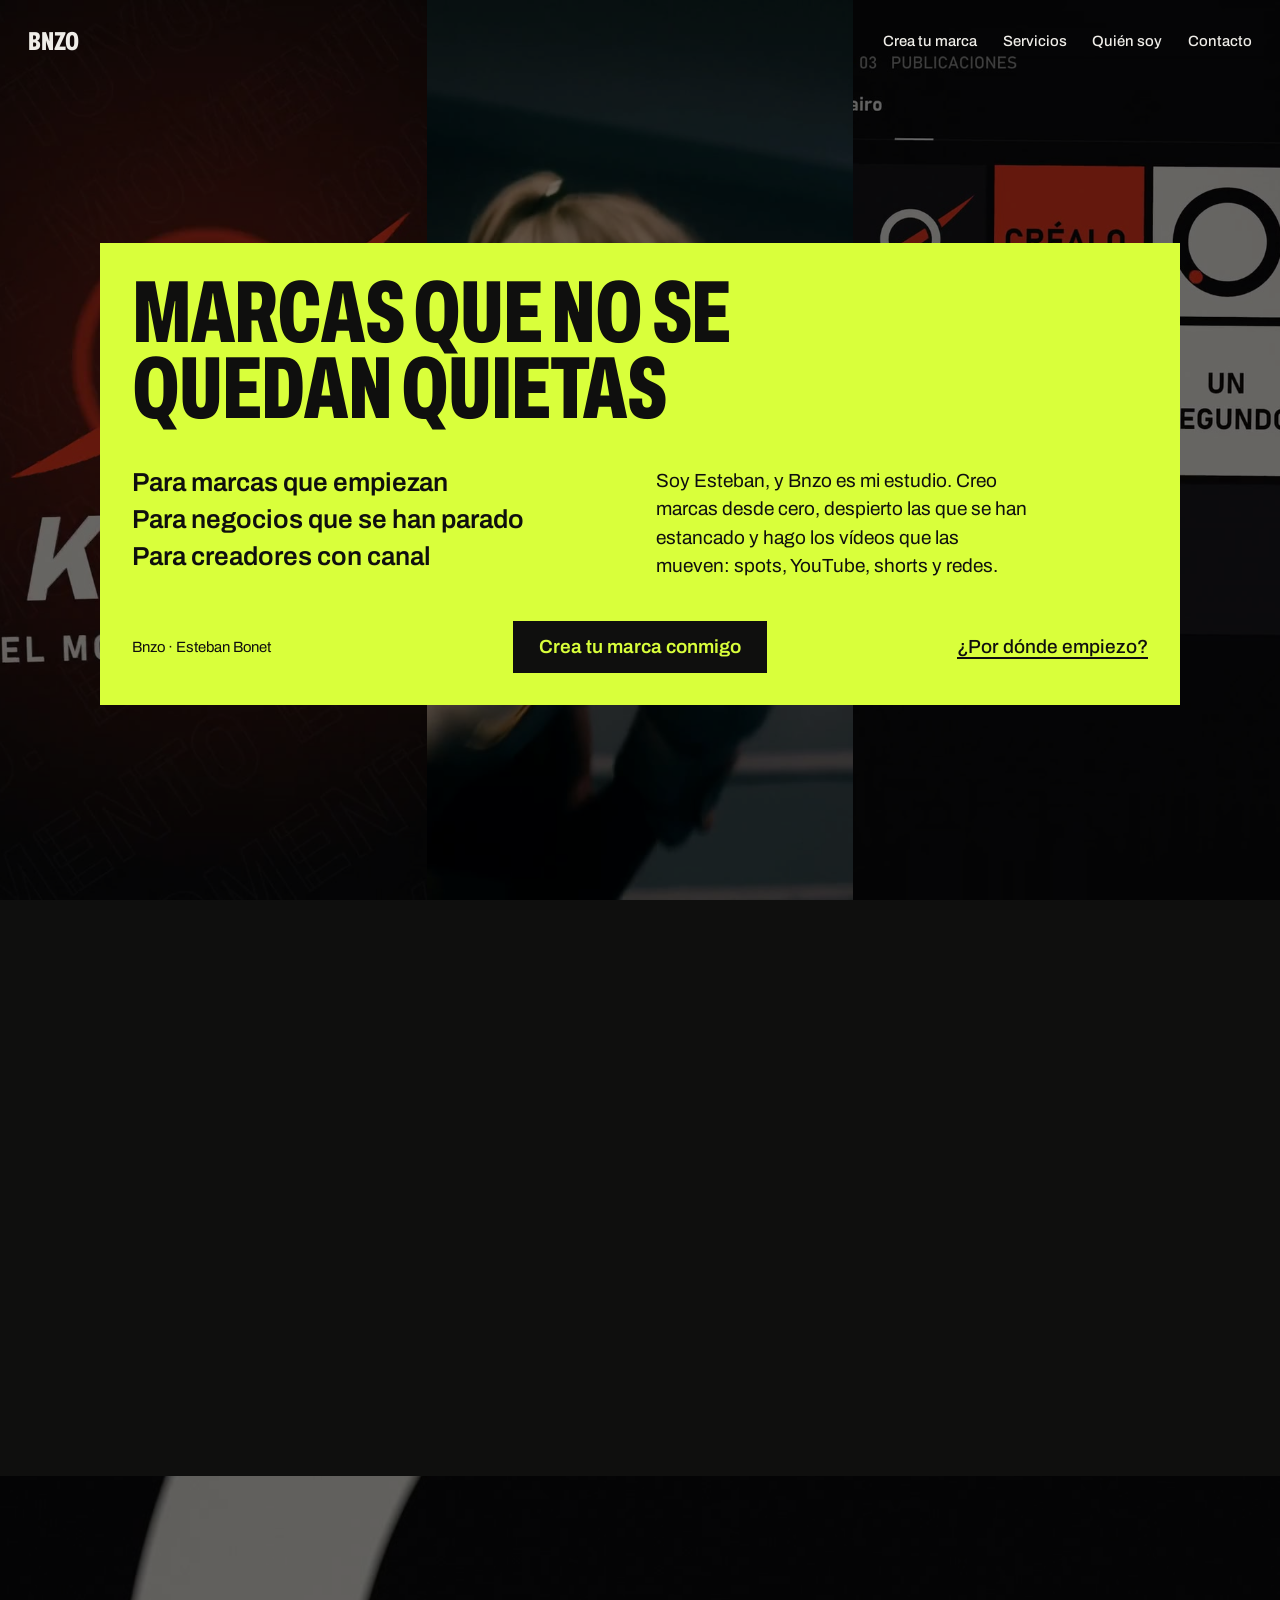
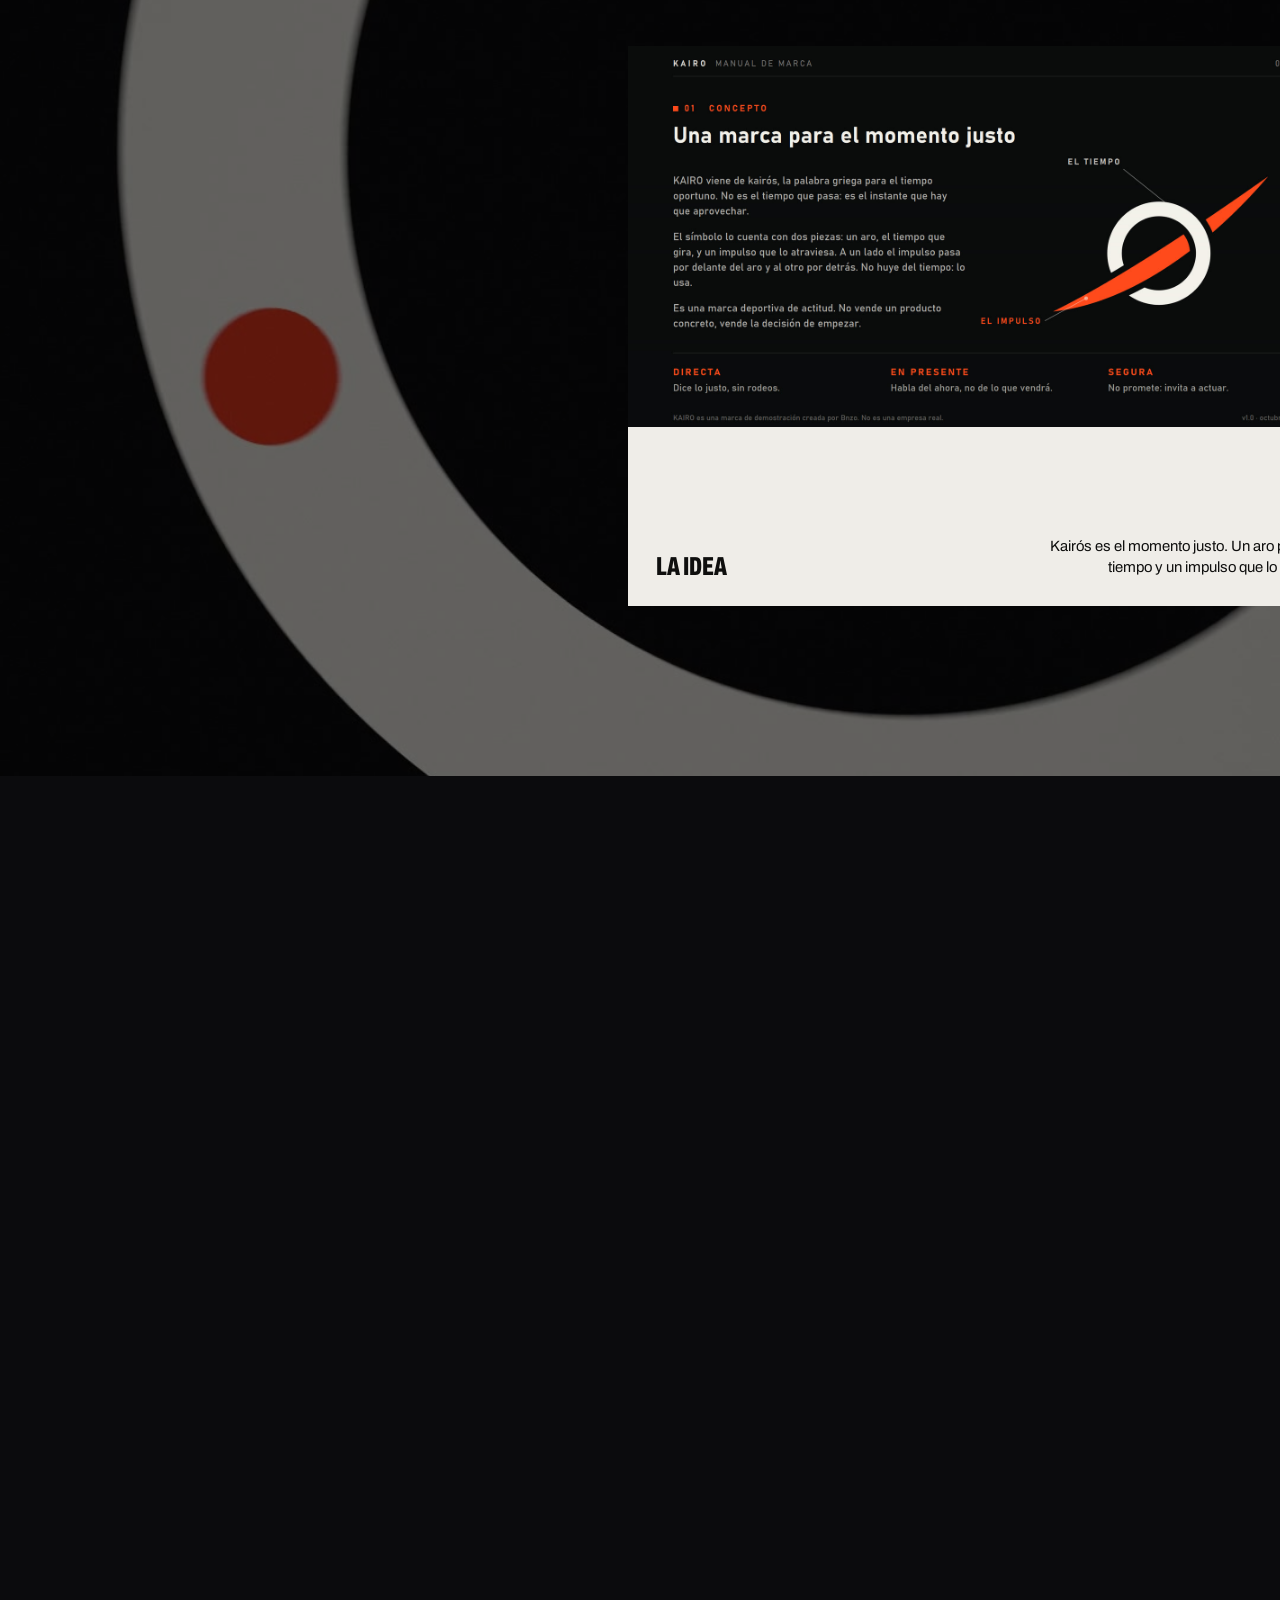
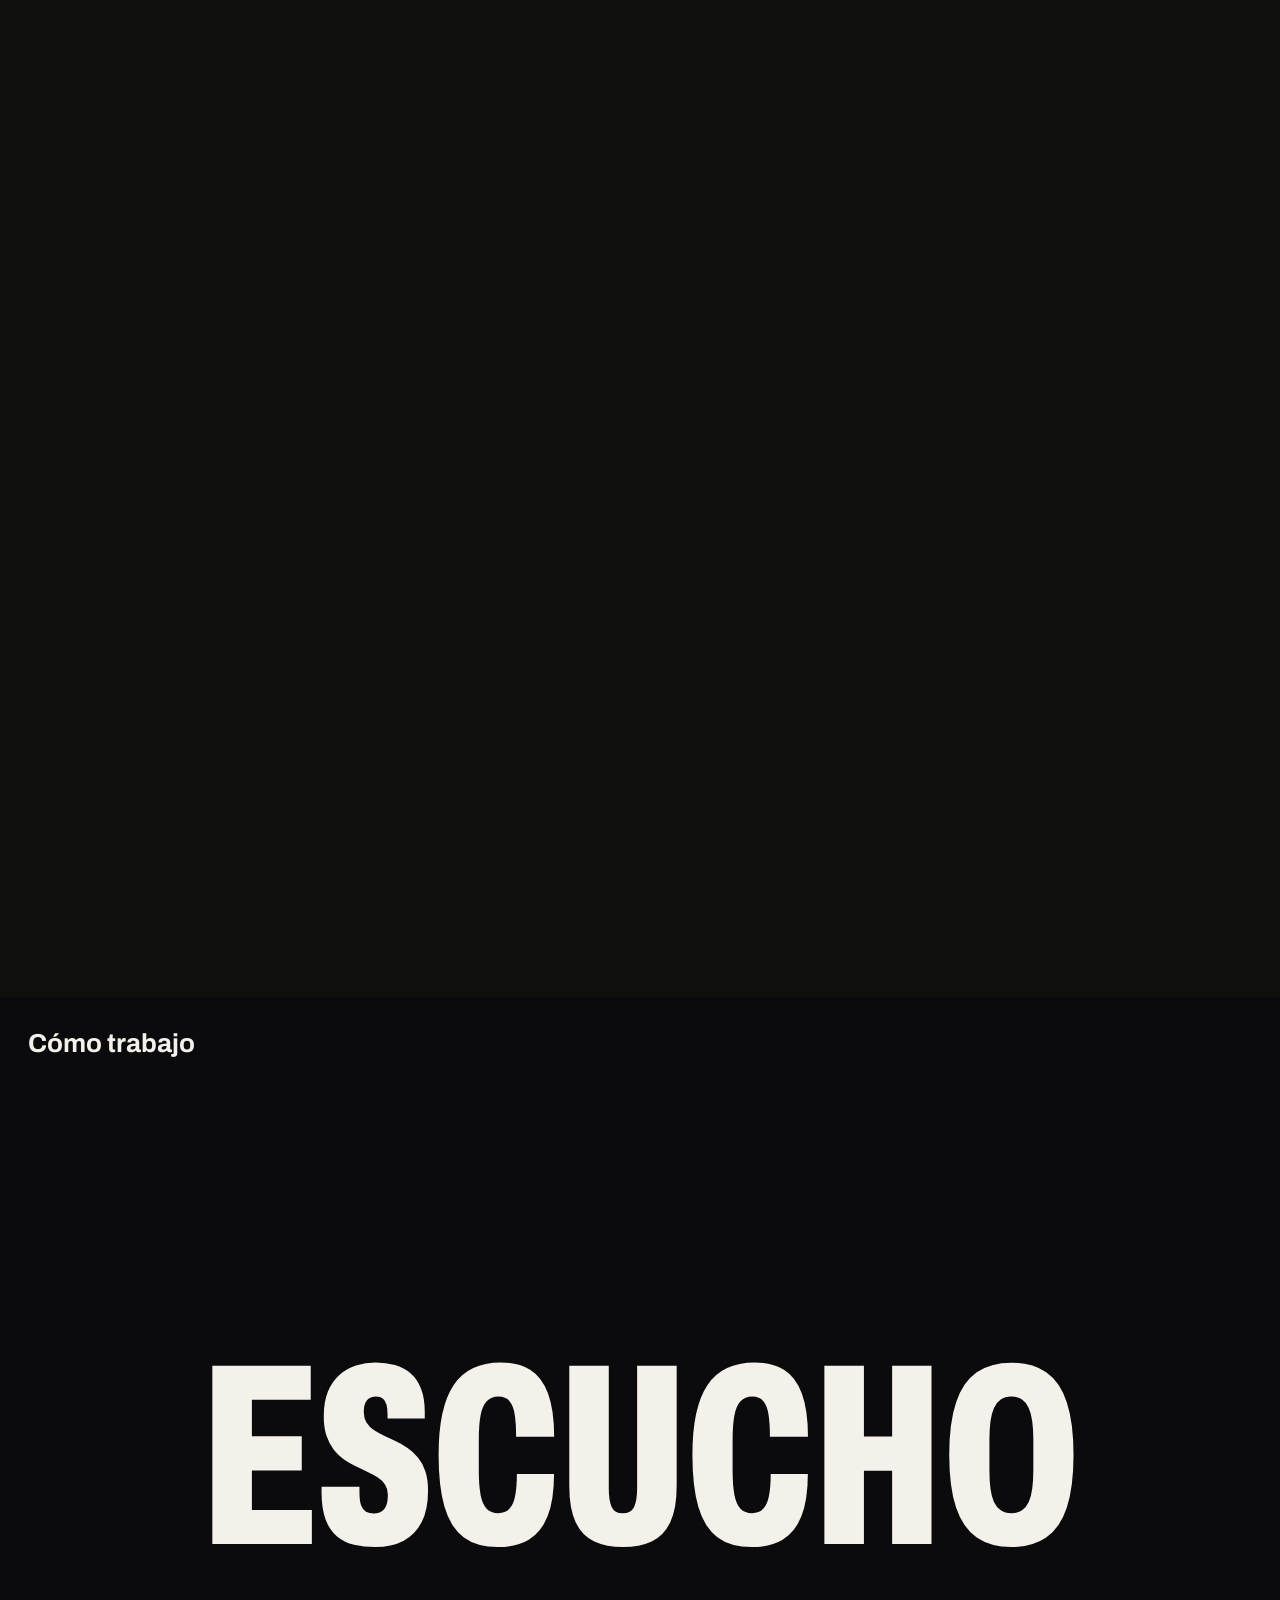
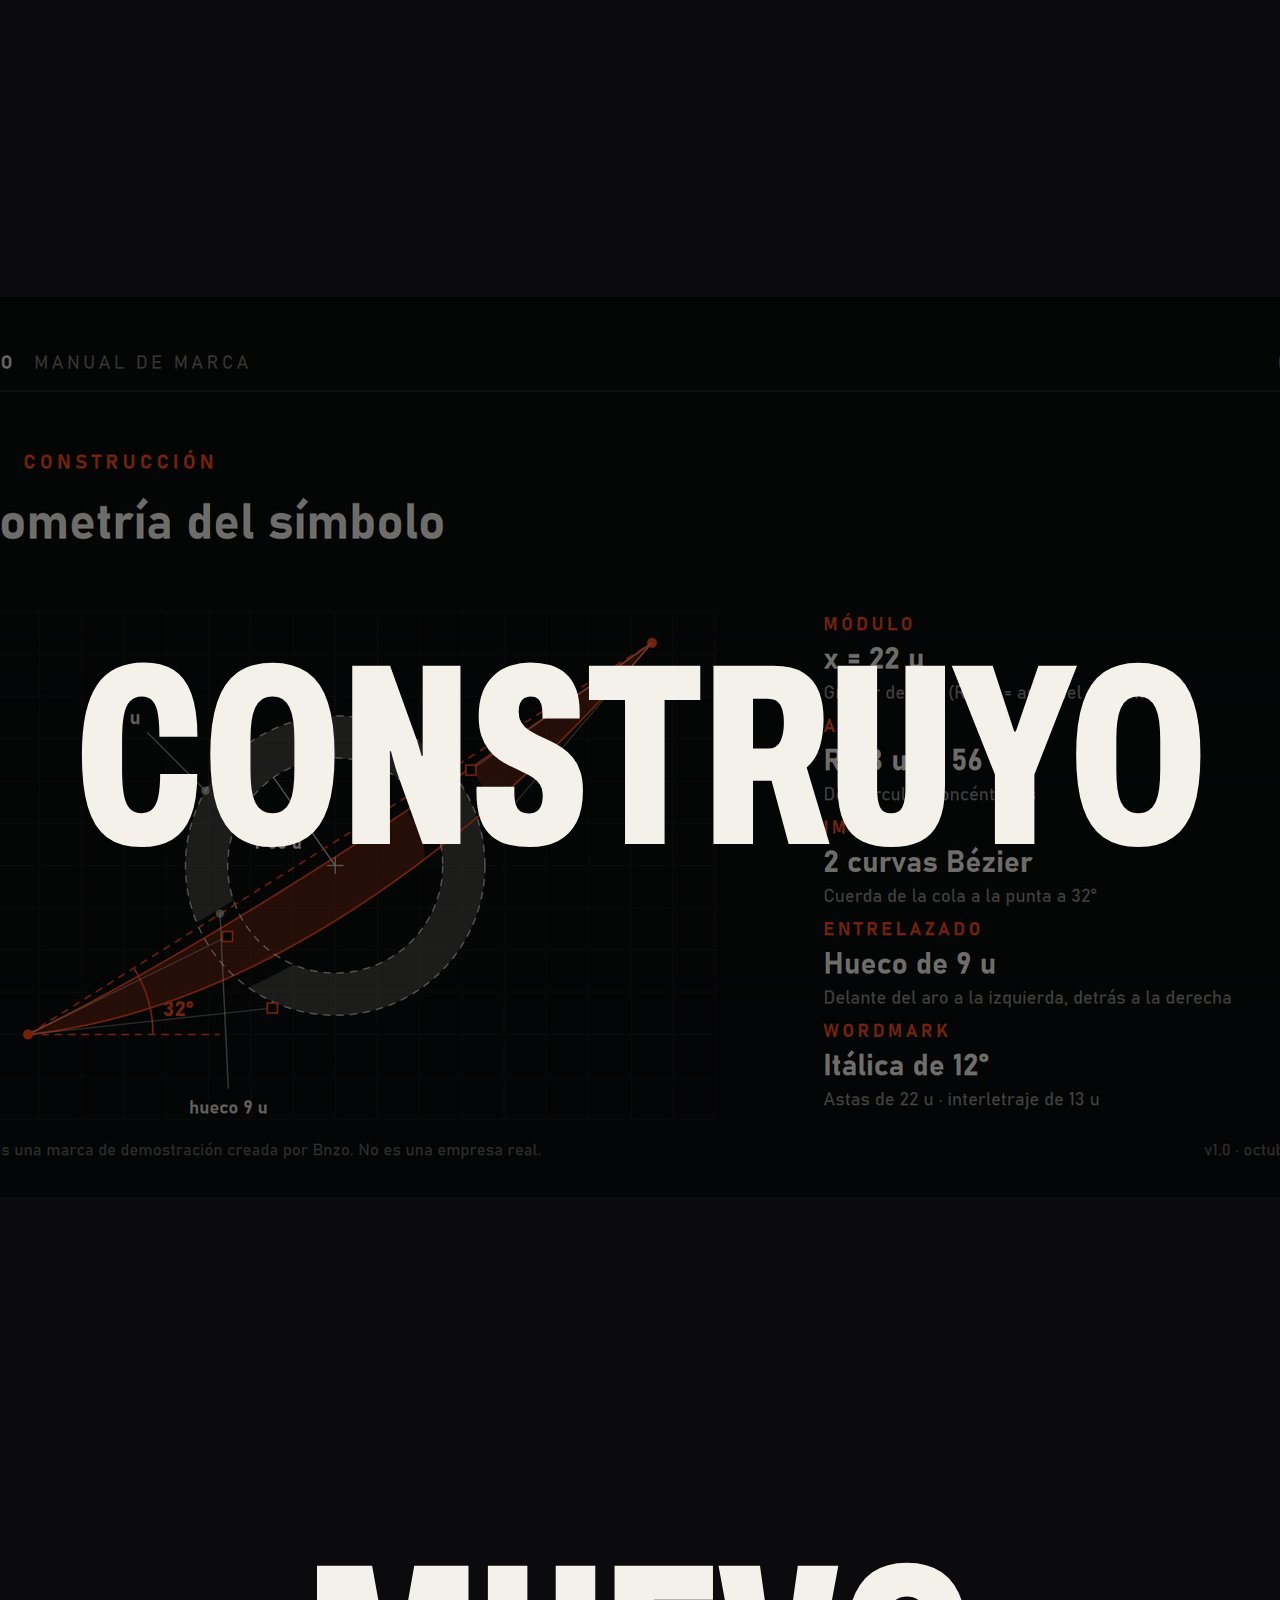
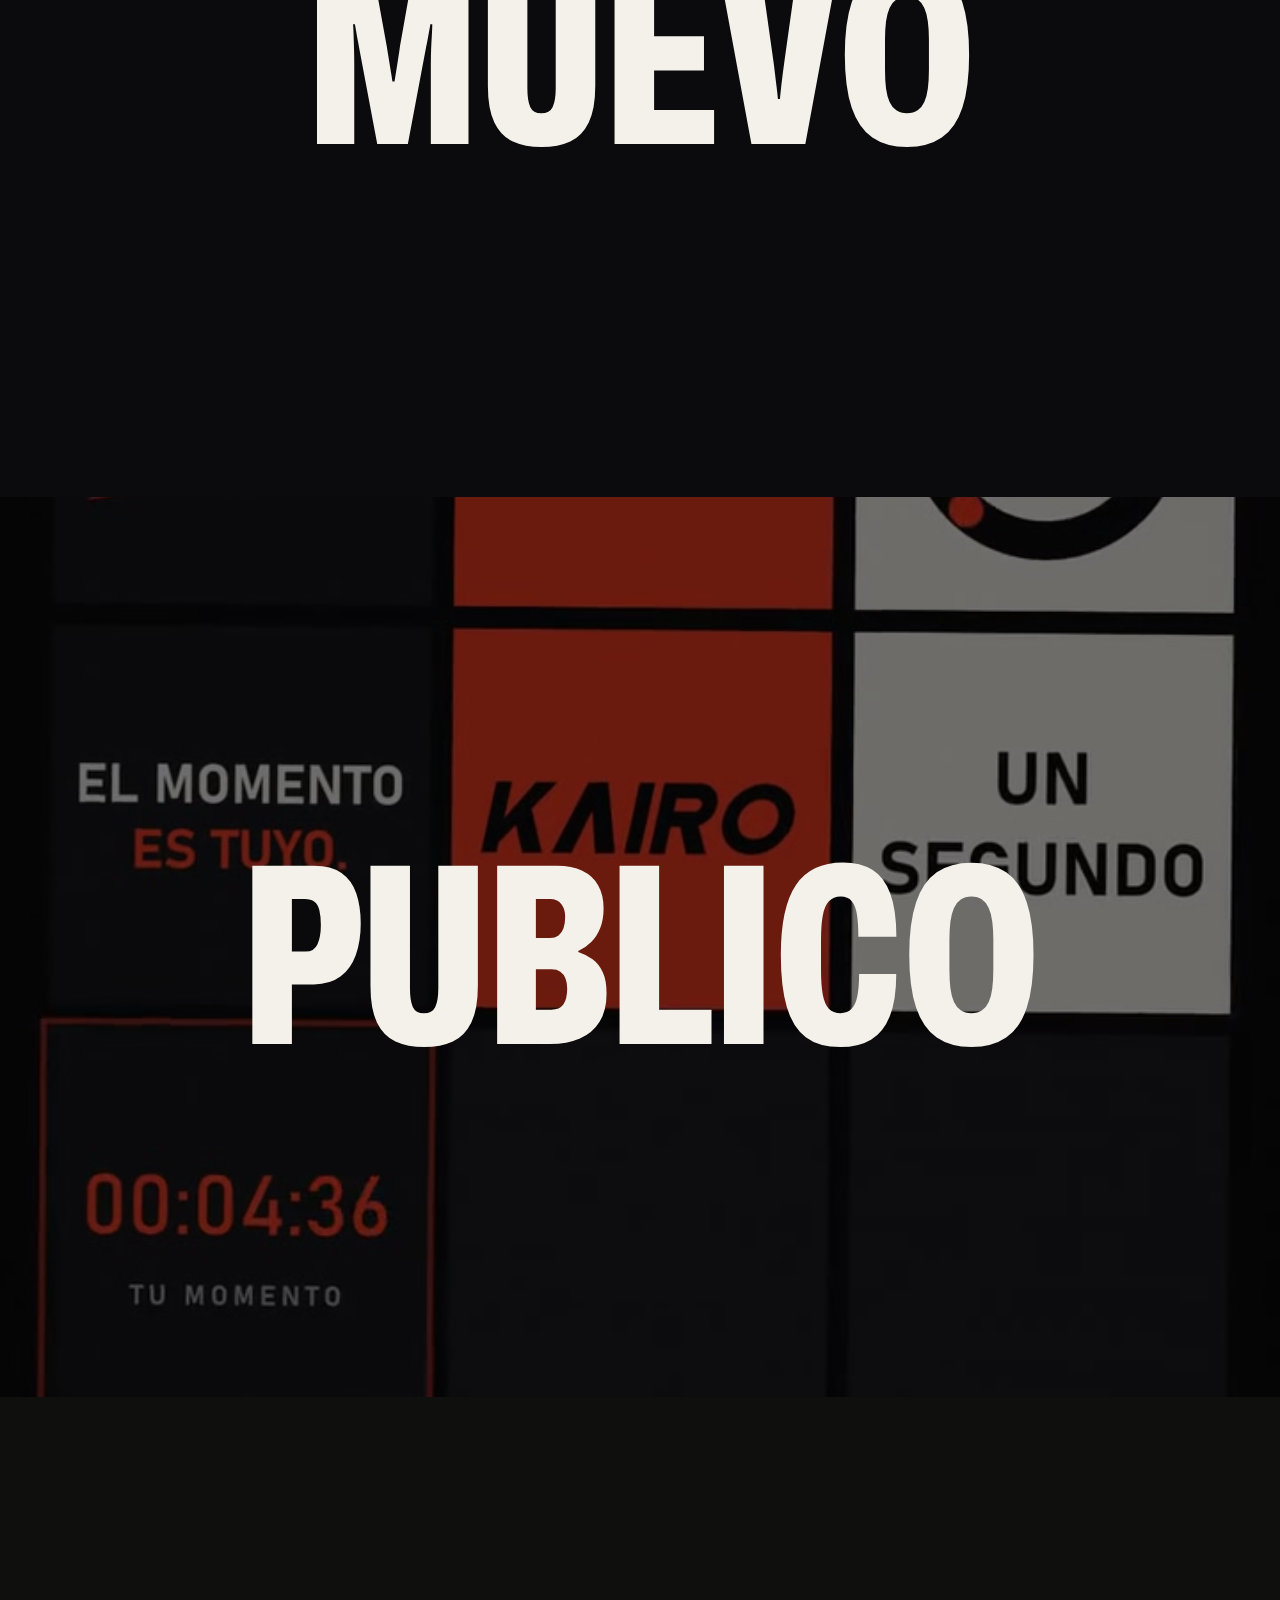
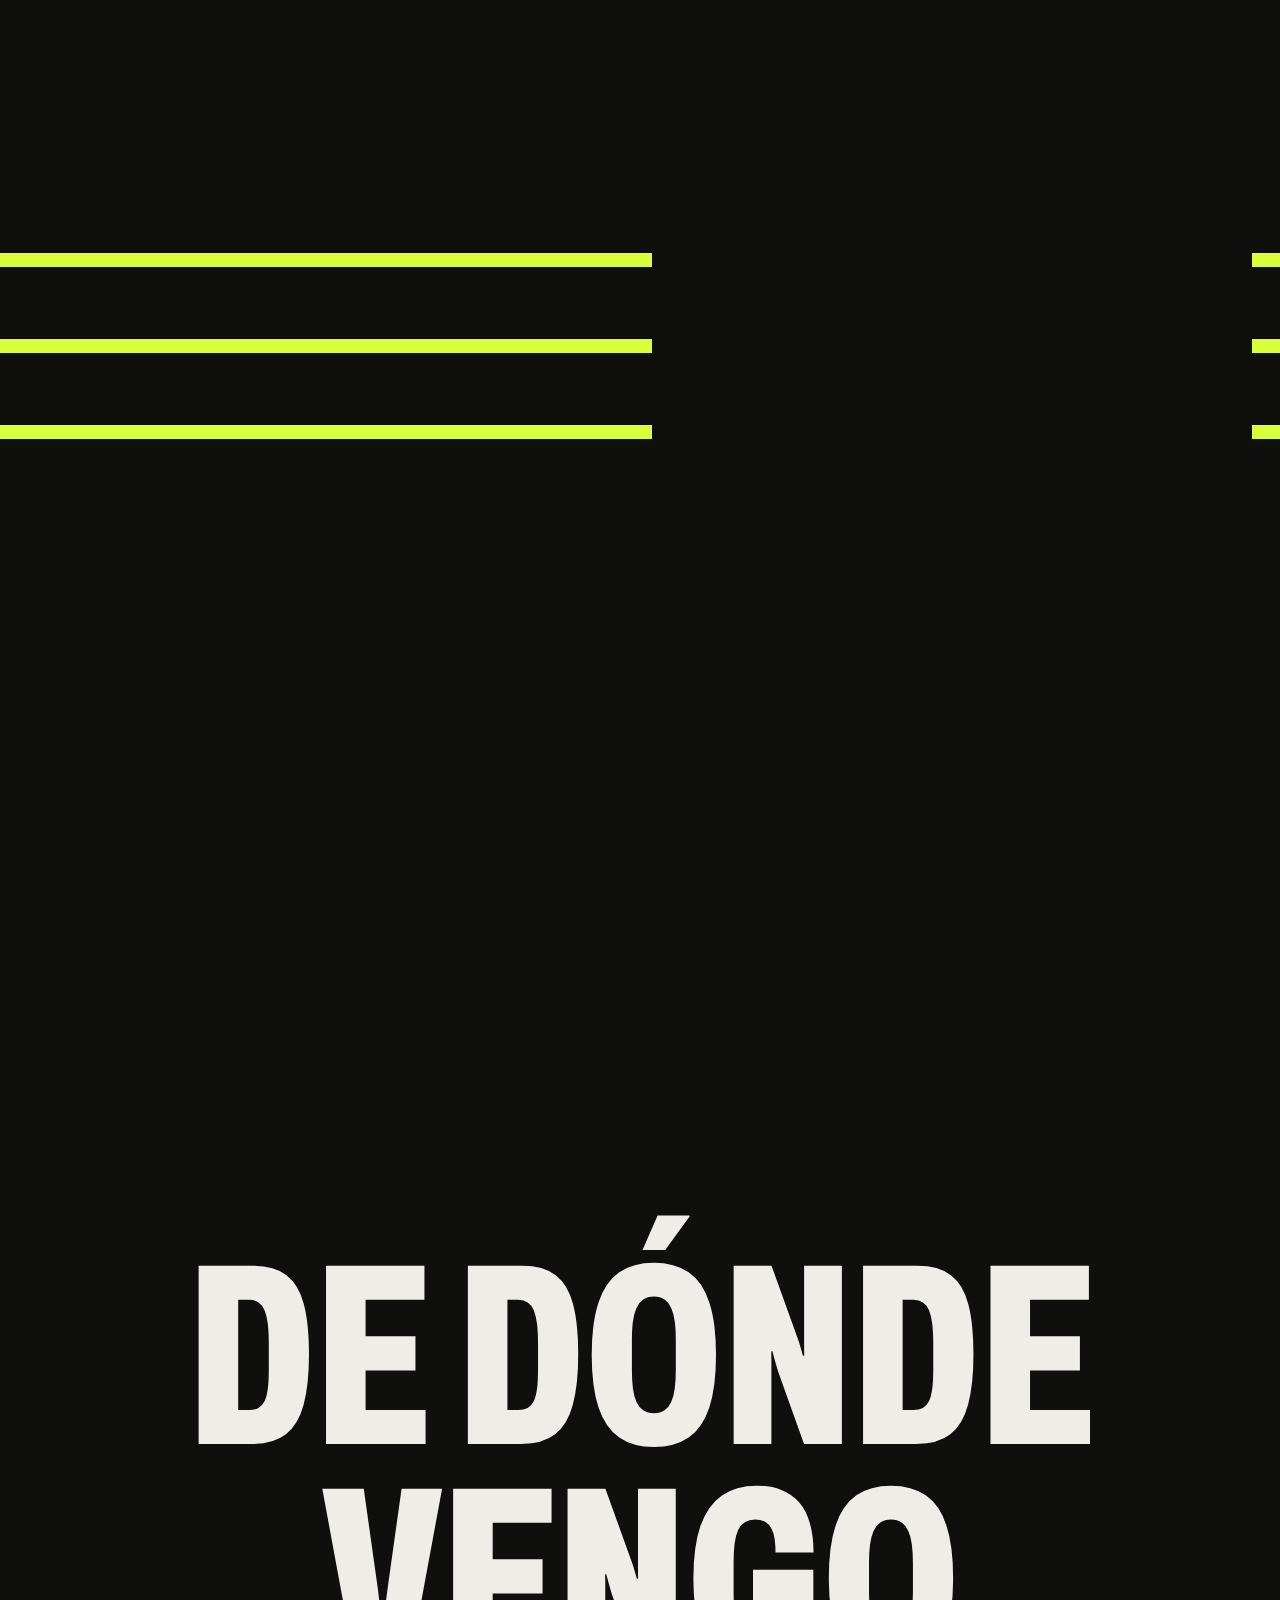
==== commit d30ef600: "Bnzo: enlace a la web de KAIRO en Crea tu marca conmigo" ====
--- a/index.html
+++ b/index.html
@@ -8,8 +8,8 @@
   <meta name="theme-color" content="#0f0f0e">
   <meta http-equiv="Content-Security-Policy" content="default-src 'self'; script-src 'self'; style-src 'self'; img-src 'self' data:; media-src 'self'; font-src 'self'; connect-src 'self'; frame-src 'none'; object-src 'none'; base-uri 'self'; form-action 'none'">
   <link rel="preload" href="assets/archivo-latin.woff2" as="font" type="font/woff2" crossorigin>
-  <link rel="stylesheet" href="bnzo.css?v=20261031">
-  <script defer src="bnzo.js?v=20261031"></script>
+  <link rel="stylesheet" href="bnzo.css?v=20261102">
+  <script defer src="bnzo.js?v=20261102"></script>
 </head>
 <body>
   <a class="skip" href="#contenido">Saltar al contenido</a>
@@ -72,6 +72,7 @@
             <div class="case-head" data-reveal>
               <h2 id="case-title">Crea tu marca conmigo</h2>
               <p>KAIRO no existe. La inventé de cero para enseñarte lo que recibe tu negocio: una idea, un logo construido, su manual, sus redes, su anuncio y sus objetos.</p>
+              <a class="btn case-cta" href="kairo/">Ver la web de KAIRO →</a>
             </div>
             <article class="case-card tone-a">
               <img src="assets/kairo-manual-02.jpg" alt="Página del concepto de KAIRO: el aro y el impulso que lo cruza" width="1600" height="900" loading="lazy">
@@ -133,9 +134,11 @@
             <li data-reveal>El kit de redes: perfil, plantillas de publicación, historias y portadas.</li>
             <li data-reveal>El spot de lanzamiento, con motion y música propia.</li>
             <li data-reveal>Las aplicaciones: tarjeta, cartel, ropa y objetos.</li>
+            <li data-reveal>La web de la marca, con movimiento y hecha a medida, como la de KAIRO.</li>
           </ul>
           <div class="get-actions">
             <a class="btn" href="mailto:esteban@bnzoedit.online?subject=Quiero%20crear%20mi%20marca&amp;body=Hola%20Esteban%2C%20mi%20negocio%20es%3A%20">Quiero mi marca</a>
+            <a class="link" href="kairo/">Visitar la web de KAIRO</a>
             <a class="link" href="assets/KAIRO_manual_de_marca.pdf">Abrir el manual de KAIRO (PDF, 13 páginas)</a>
           </div>
         </div>
--- a/bnzo.css
+++ b/bnzo.css
@@ -141,6 +141,7 @@
 .case-head { flex: 0 0 min(560px, 80vw); color: var(--k-hueso); align-self: center; }
 .case-head h2 { margin-bottom: 28px; }
 .case-head p { font-size: var(--step-lead); line-height: 1.3; max-width: 26ch; }
+.case-cta { margin-top: 32px; }
 .case-card { flex: 0 0 min(720px, 72vw); height: min(560px, 72svh); display: grid; grid-template-rows: 68% 32%; background: var(--k-noche); }
 .case-card img, .case-card video { width: 100%; height: 100%; object-fit: cover; }
 .case-card video { object-position: 50% 45%; }
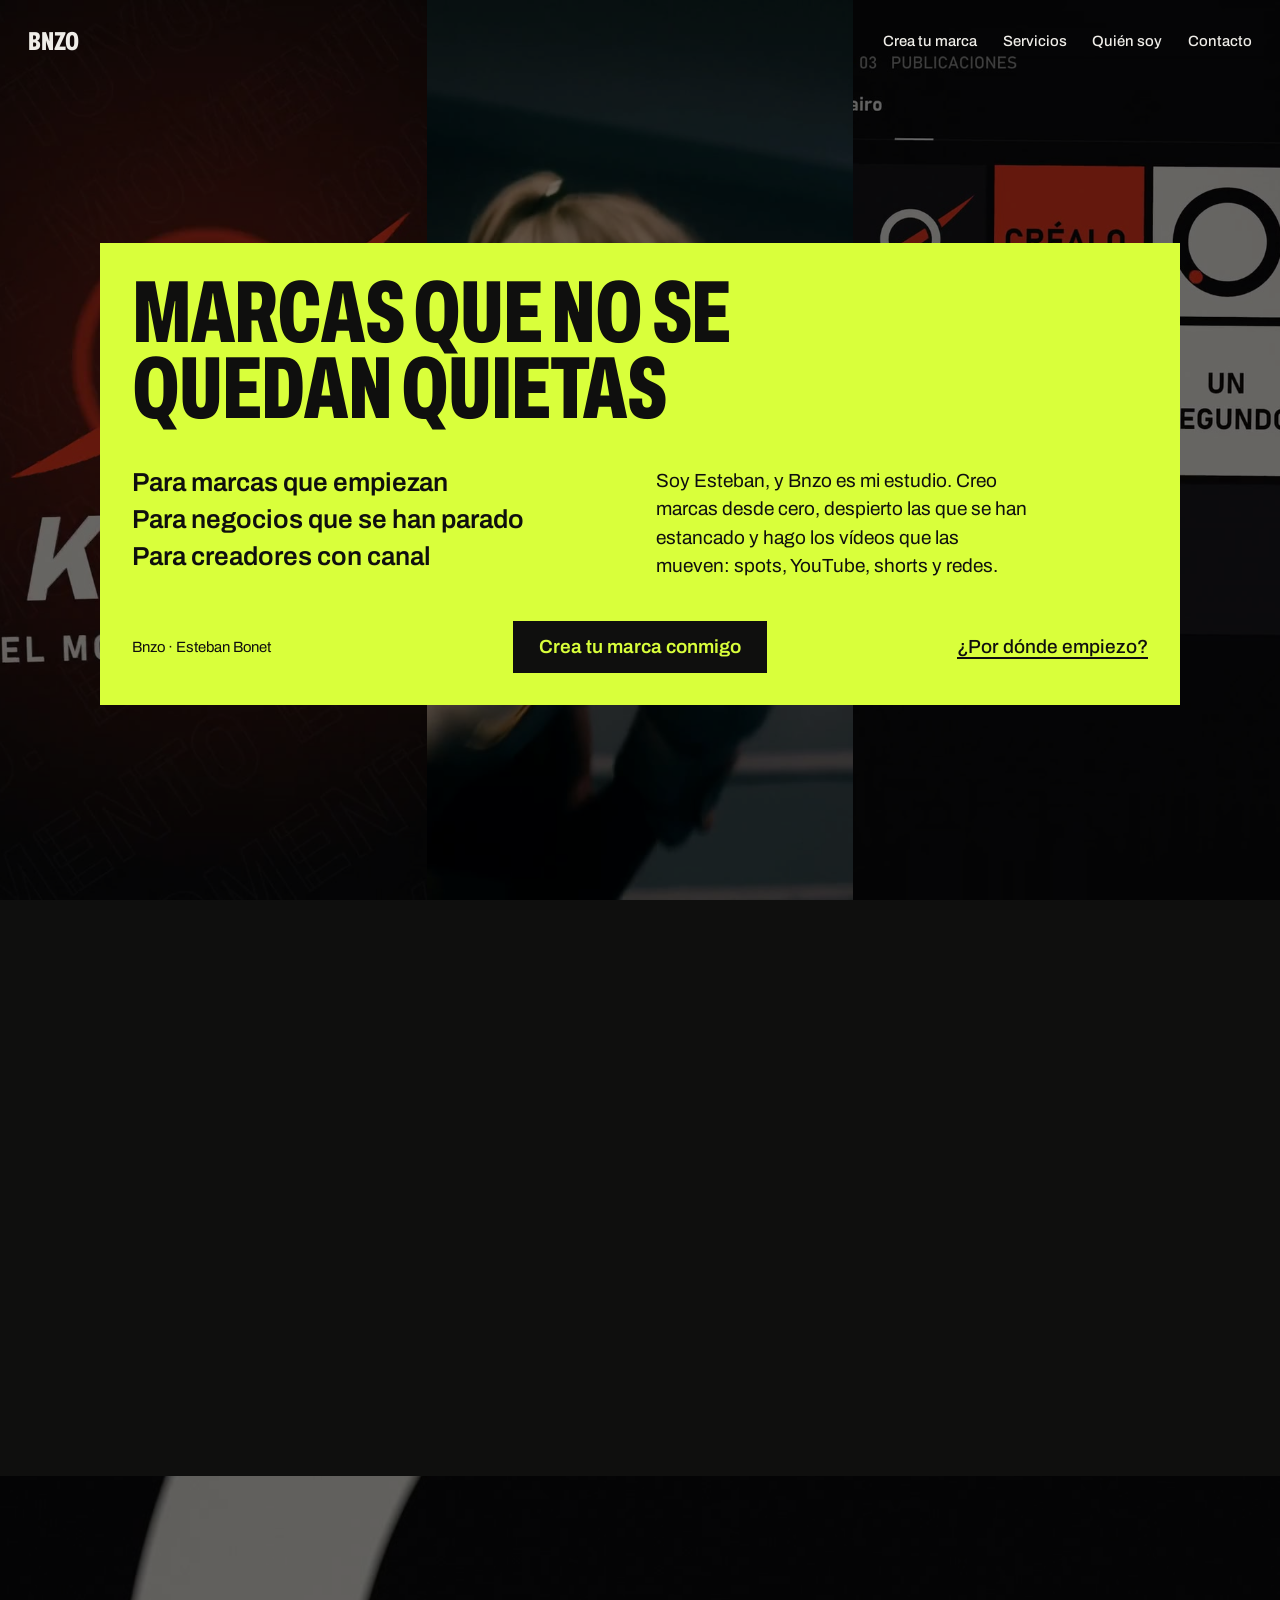
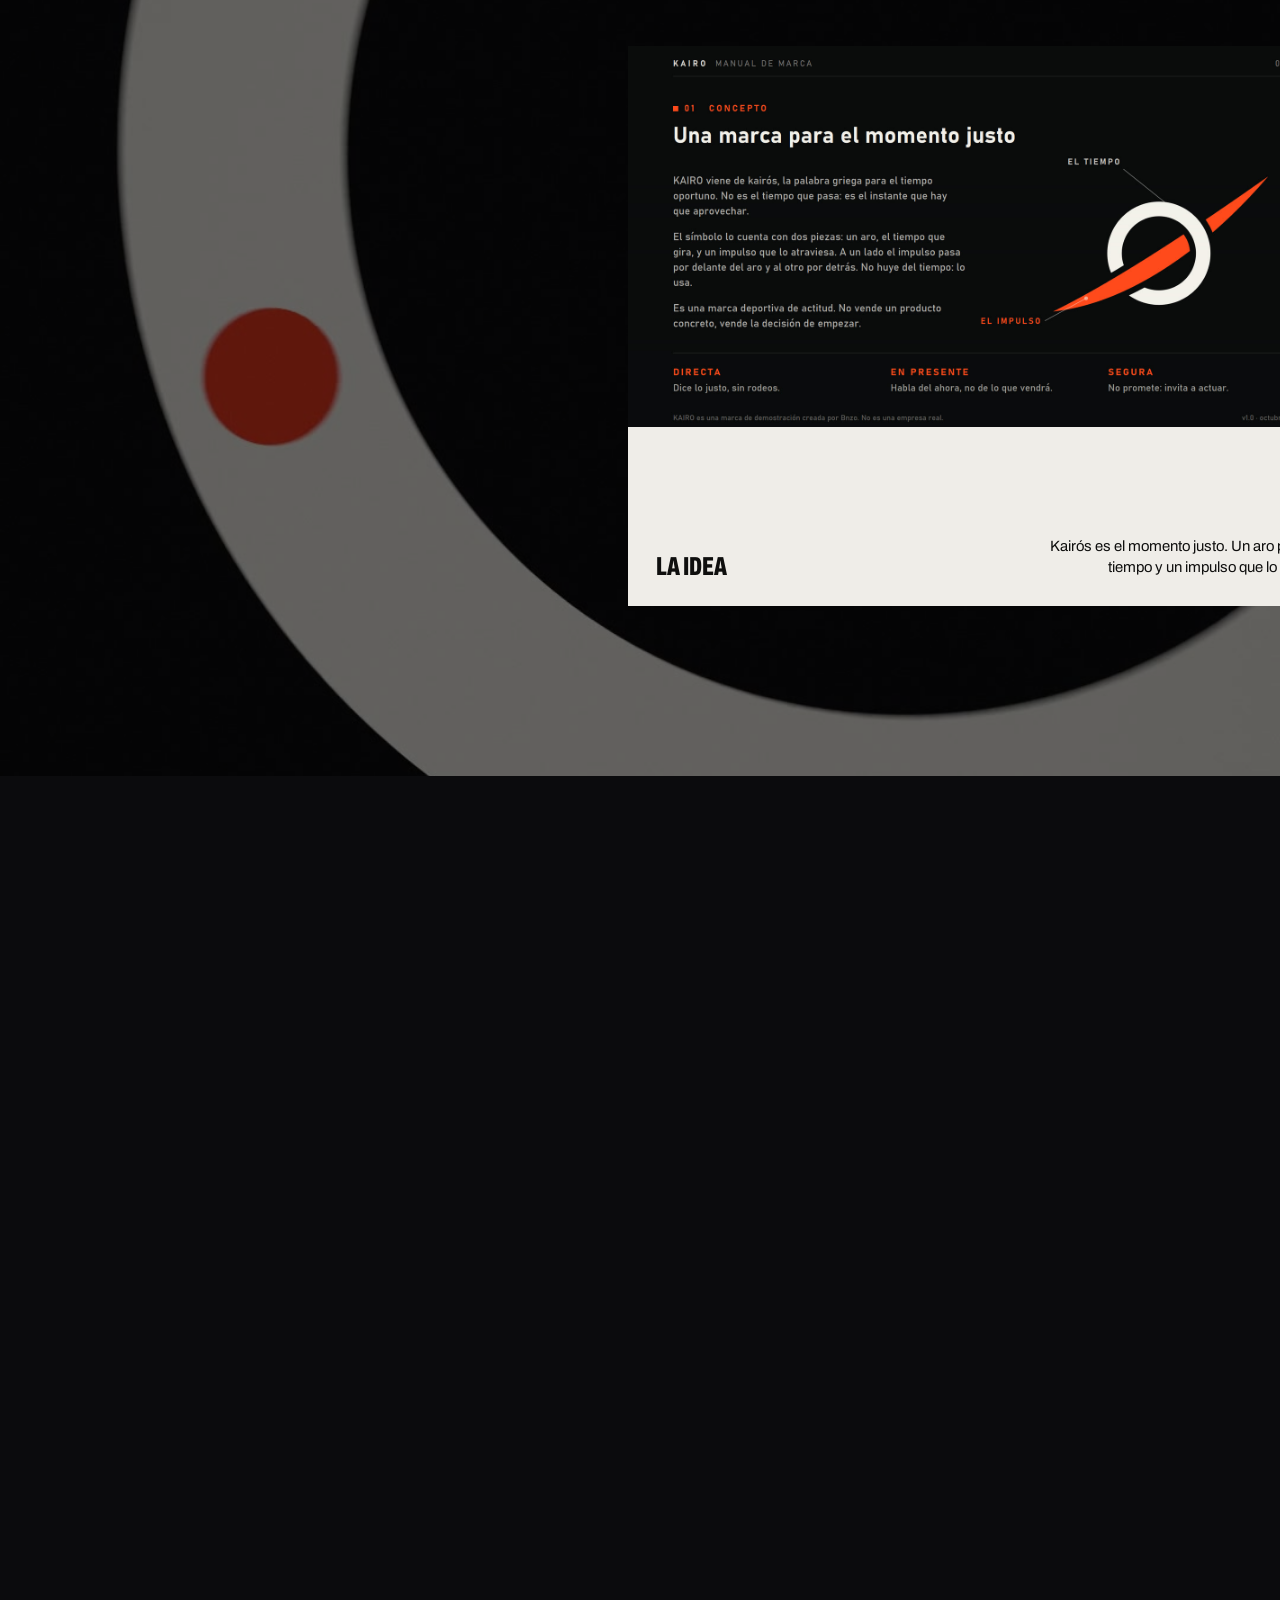
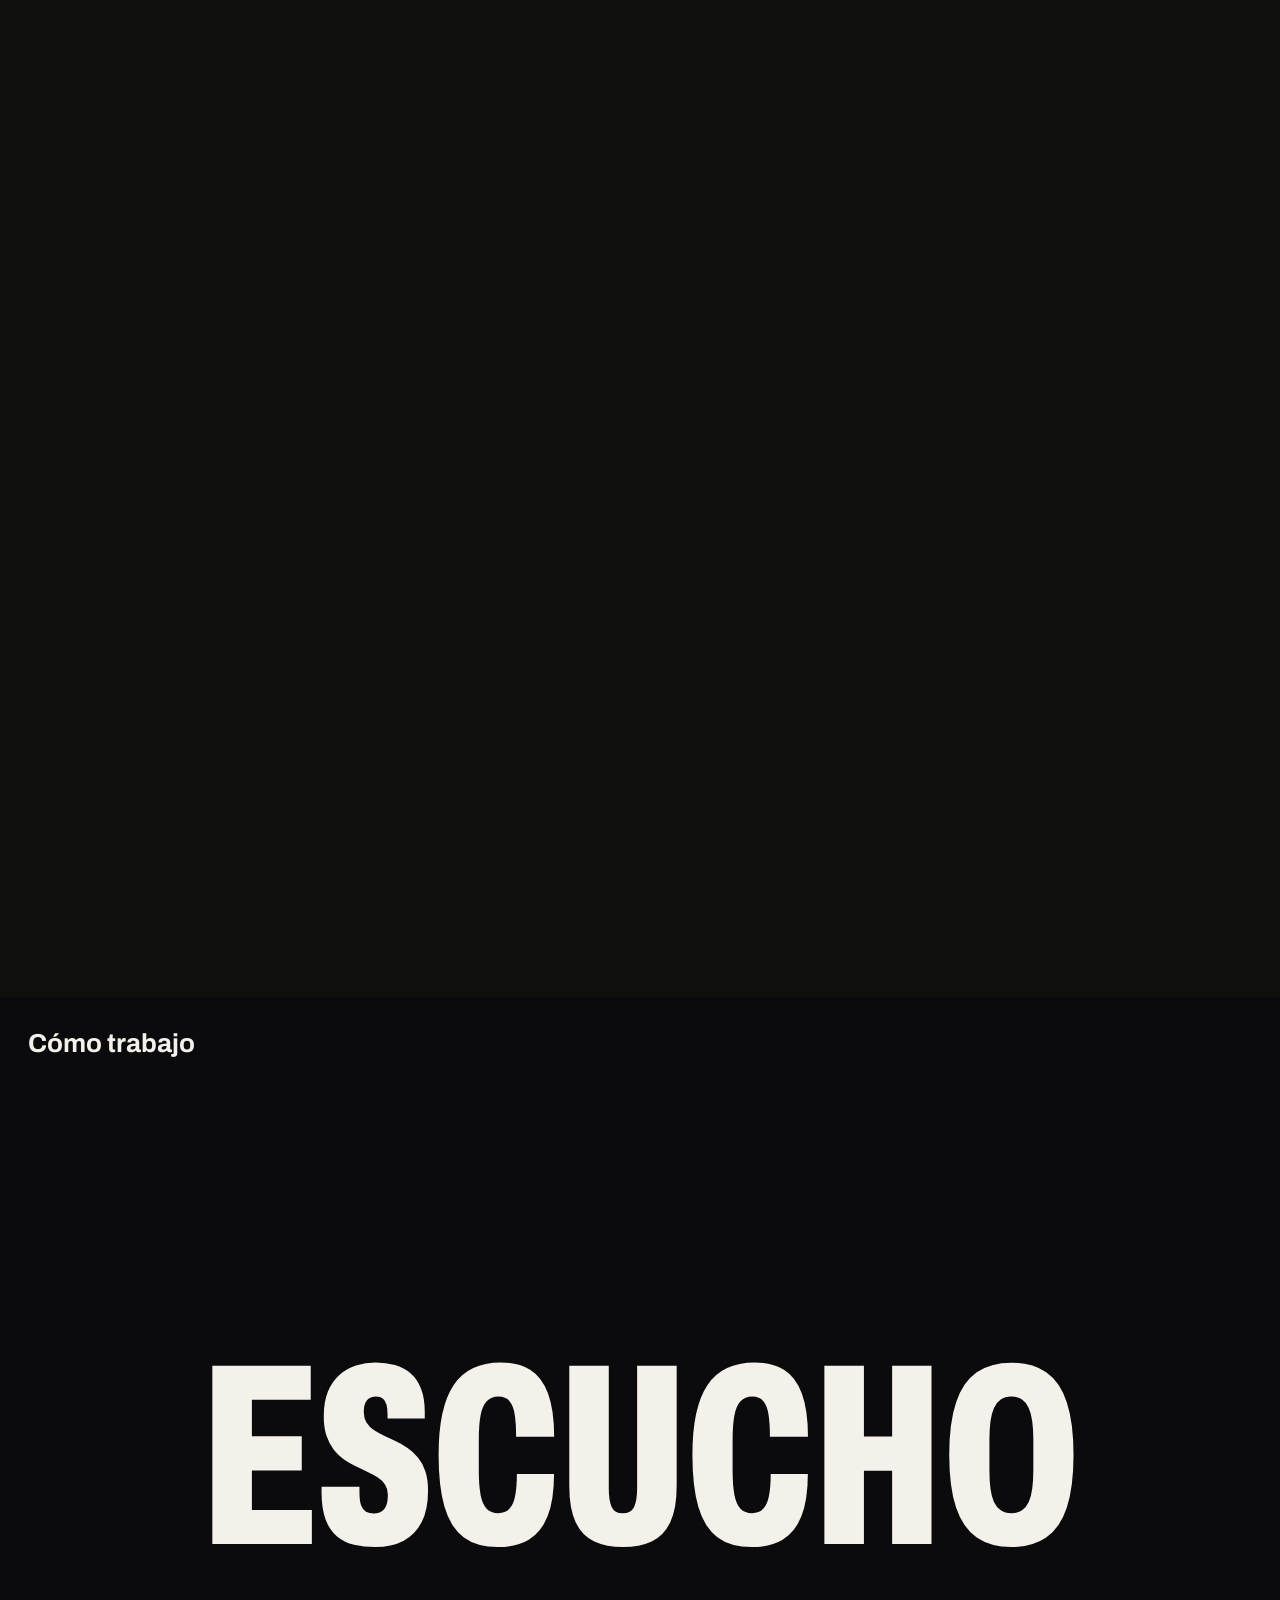
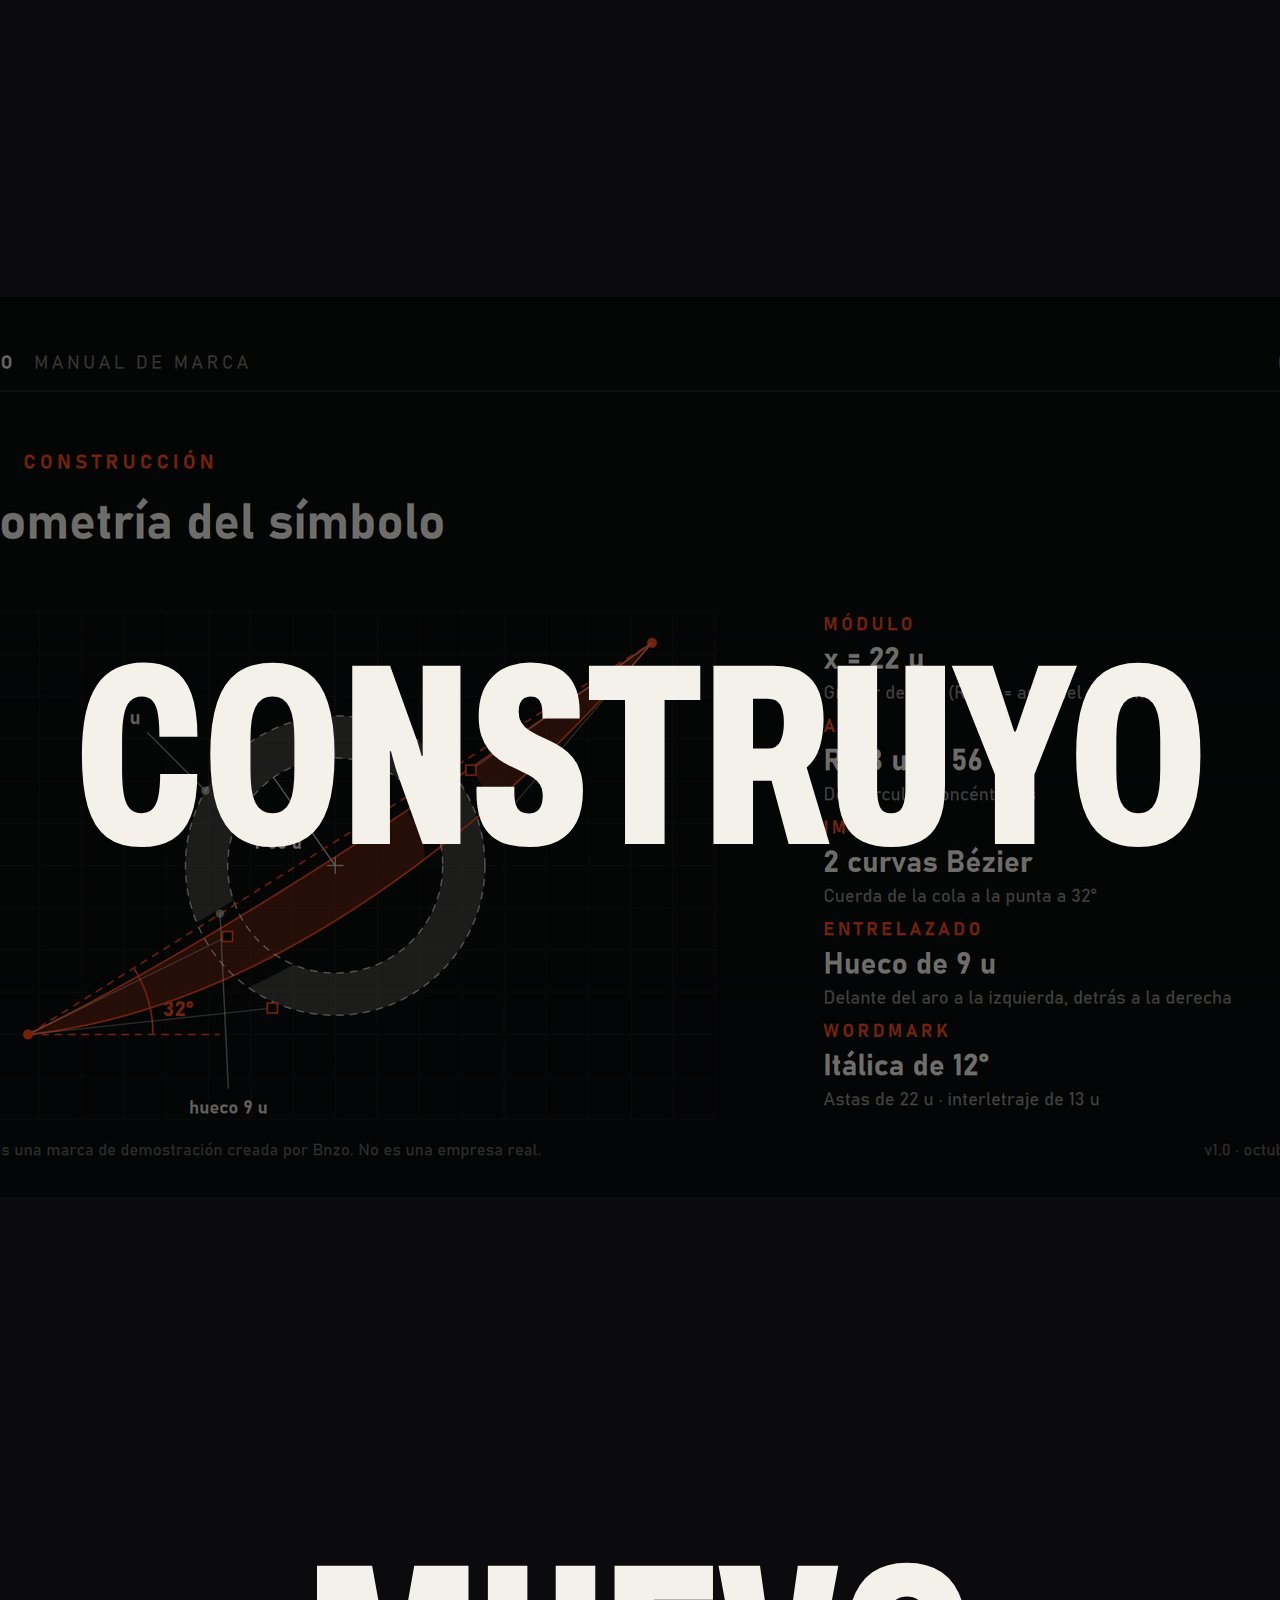
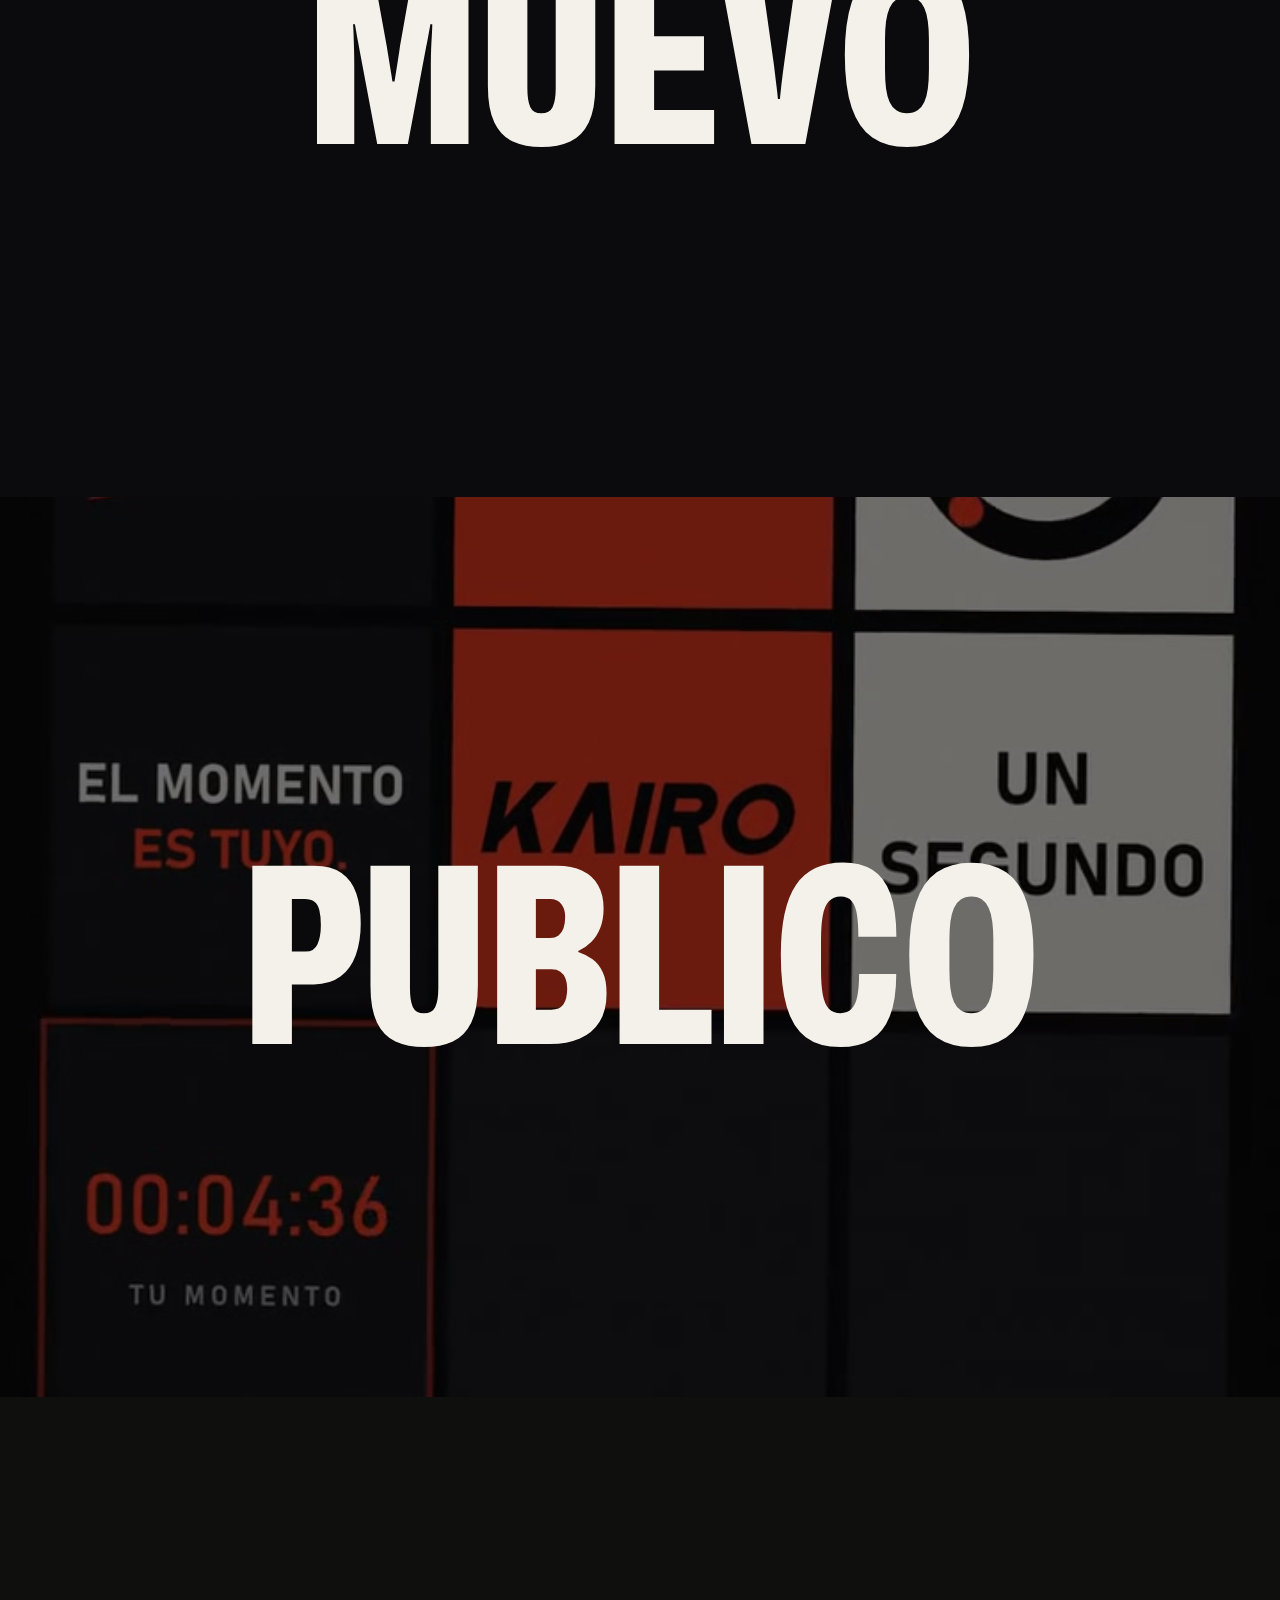
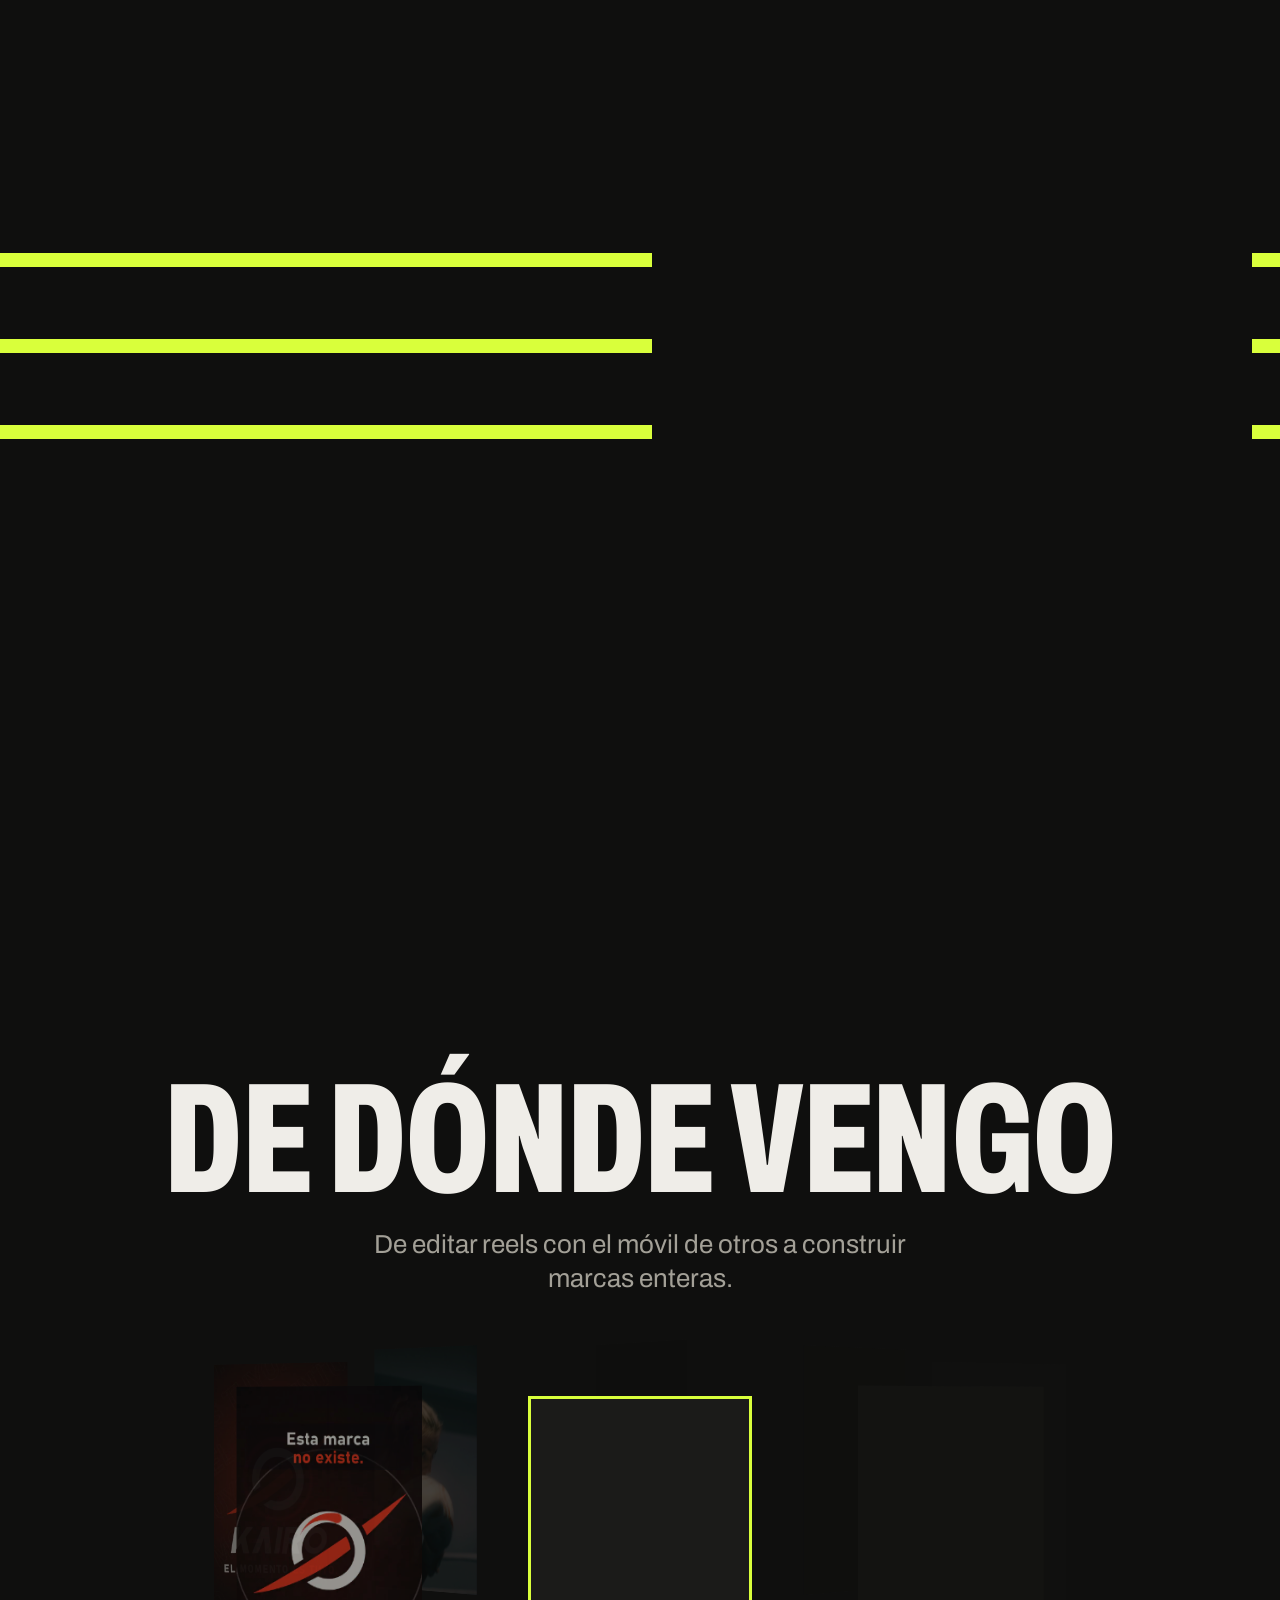
==== commit 31eac11a: "Bnzo: «De dónde vengo» en anillo de vídeos que se elige y gira" ====
--- a/index.html
+++ b/index.html
@@ -1,321 +1,339 @@
-<!doctype html>
-<html lang="es">
-<head>
-  <meta charset="utf-8">
-  <meta name="viewport" content="width=device-width,initial-scale=1">
-  <title>Bnzo · Marcas que no se quedan quietas</title>
-  <meta name="description" content="Bnzo es Esteban Bonet: creo marcas desde cero, despierto negocios que se han estancado y hago los vídeos que los mueven. Identidad y manual, spots con motion, vídeos de YouTube, shorts y contenido para redes.">
-  <meta name="theme-color" content="#0f0f0e">
-  <meta http-equiv="Content-Security-Policy" content="default-src 'self'; script-src 'self'; style-src 'self'; img-src 'self' data:; media-src 'self'; font-src 'self'; connect-src 'self'; frame-src 'none'; object-src 'none'; base-uri 'self'; form-action 'none'">
-  <link rel="preload" href="assets/archivo-latin.woff2" as="font" type="font/woff2" crossorigin>
-  <link rel="stylesheet" href="bnzo.css?v=20261102">
-  <script defer src="bnzo.js?v=20261102"></script>
-</head>
-<body>
-  <a class="skip" href="#contenido">Saltar al contenido</a>
-
-  <header class="bar">
-    <a class="wordmark" href="#inicio" aria-label="Bnzo, inicio">BNZO</a>
-    <nav aria-label="Principal">
-      <a href="#marca">Crea tu marca</a>
-      <a href="#servicios">Servicios</a>
-      <a href="#yo">Quién soy</a>
-      <a href="#contacto">Contacto</a>
-    </nav>
-  </header>
-
-  <main id="contenido">
-    <!-- Portada: tarjeta ácida sobre una pared de trabajos -->
-    <section id="inicio" class="hero" aria-labelledby="hero-title">
-      <div class="hero-wall" aria-hidden="true">
-        <video class="auto" muted loop playsinline preload="metadata" poster="assets/kairo-spot-poster.jpg" data-src="assets/kairo-spot.mp4"></video>
-        <video class="auto" muted loop playsinline preload="metadata" poster="assets/asalto-spot-poster.jpg" data-src="assets/asalto-spot.mp4"></video>
-        <video class="auto" muted loop playsinline preload="metadata" poster="assets/kairo-kit-poster.jpg" data-src="assets/kairo-kit.mp4"></video>
-      </div>
-      <div class="hero-card" data-reveal>
-        <h1 id="hero-title" class="hero-title">Marcas que no se quedan quietas</h1>
-        <div class="hero-body">
-          <ul class="hero-facts">
-            <li>Para marcas que empiezan</li>
-            <li>Para negocios que se han parado</li>
-            <li>Para creadores con canal</li>
-          </ul>
-          <p class="hero-sub">Soy Esteban, y Bnzo es mi estudio. Creo marcas desde cero, despierto las que se han estancado y hago los vídeos que las mueven: spots, YouTube, shorts y redes.</p>
-        </div>
-        <div class="hero-foot">
-          <span class="hero-credit">Bnzo · Esteban Bonet</span>
-          <a class="btn btn-dark" href="#marca">Crea tu marca conmigo</a>
-          <a class="link" href="#punto-de-partida">¿Por dónde empiezo?</a>
-        </div>
-      </div>
-    </section>
-
-    <!-- Dos puntos de partida -->
-    <section id="punto-de-partida" class="doors" aria-labelledby="doors-title">
-      <h2 id="doors-title" class="sr-only">Dos puntos de partida</h2>
-      <a class="door door-new" href="#marca" data-reveal>
-        <h3>Empiezas de&nbsp;cero&nbsp;<span aria-hidden="true">→</span></h3>
-        <p>Tienes una idea o un negocio recién abierto y nada que lo identifique. Creamos el nombre si hace falta, el logo, el manual, las redes y un spot para presentarlo.</p>
-      </a>
-      <a class="door door-stuck" href="#servicios" data-reveal>
-        <h3>Te has estancado&nbsp;<span aria-hidden="true">→</span></h3>
-        <p>Llevas años abierto, pero tu imagen se ha quedado atrás y tus redes no dicen nada. Ordenamos tu marca y te doy contenido cada mes: reels, shorts y vídeos de YouTube.</p>
-      </a>
-    </section>
-
-    <!-- Crea tu marca conmigo: el caso KAIRO -->
-    <section id="marca" class="case" aria-labelledby="case-title">
-      <div class="case-run">
-        <div class="case-stage">
-          <img class="case-ground" src="assets/kairo-spot-aro2.jpg" alt="" width="1080" height="1920">
-          <div class="case-track">
-            <div class="case-head" data-reveal>
-              <h2 id="case-title">Crea tu marca conmigo</h2>
-              <p>KAIRO no existe. La inventé de cero para enseñarte lo que recibe tu negocio: una idea, un logo construido, su manual, sus redes, su anuncio y sus objetos.</p>
-              <a class="btn case-cta" href="kairo/">Ver la web de KAIRO →</a>
-            </div>
-            <article class="case-card tone-a">
-              <img src="assets/kairo-manual-02.jpg" alt="Página del concepto de KAIRO: el aro y el impulso que lo cruza" width="1600" height="900" loading="lazy">
-              <div class="case-panel"><h3>La idea</h3><p>Kairós es el momento justo. Un aro para el tiempo y un impulso que lo cruza.</p></div>
-            </article>
-            <article class="case-card tone-b">
-              <img src="assets/kairo-manual-03.jpg" alt="Plano de construcción del símbolo con sus medidas y curvas" width="1600" height="900" loading="lazy">
-              <div class="case-panel"><h3>El logo, medido</h3><p>Aros de 78 y 56 unidades, cuerda a 32° y cursiva de 12°. Nada está a ojo.</p></div>
-            </article>
-            <article class="case-card tone-c">
-              <img src="assets/kairo-manual-05.jpg" alt="Las seis versiones del logo KAIRO sobre fondos distintos" width="1600" height="900" loading="lazy">
-              <div class="case-panel"><h3>El manual</h3><p>13 páginas: versiones, usos prohibidos, color, letra y voz. Y 24 archivos del logo.</p></div>
-            </article>
-            <article class="case-card tone-a">
-              <img src="assets/kairo-manual-11.jpg" alt="KAIRO aplicada en redes, tarjeta, cartel y camiseta" width="1600" height="900" loading="lazy">
-              <div class="case-panel"><h3>Las redes</h3><p>Perfil, publicaciones, historias y portadas de reel, todo con la misma plantilla.</p></div>
-            </article>
-            <article class="case-card tone-b">
-              <video class="auto" muted loop playsinline preload="none" poster="assets/kairo-spot-poster.jpg" data-src="assets/kairo-spot.mp4" aria-label="Spot de 15 segundos de KAIRO"></video>
-              <div class="case-panel"><h3>El anuncio</h3><p>Spot de 15 s a 120 BPM. Cada golpe cae en su fotograma, con música hecha para él.</p></div>
-            </article>
-            <article class="case-card tone-c">
-              <img src="assets/kairo-manual-12.jpg" alt="Gorra, funda de móvil, estuche y llavero con la marca KAIRO" width="1600" height="900" loading="lazy">
-              <div class="case-panel"><h3>Fuera de la pantalla</h3><p>Gorra, funda, estuche y llavero. La marca tiene que aguantar también en la mano.</p></div>
-            </article>
-          </div>
-        </div>
-      </div>
-
-      <div class="try wrap" aria-labelledby="try-title">
-        <figure class="try-stage" id="try-stage" data-bg="noche" data-reveal>
-          <img id="try-logo" src="assets/kairo_horizontal_oscuro.svg" alt="Logo KAIRO horizontal, versión para fondo oscuro" width="838" height="600">
-        </figure>
-        <div class="try-text" data-reveal>
-          <h2 id="try-title">Un logo para cada fondo</h2>
-          <p>Elige fondo y forma, y mira qué archivo del manual le toca. En una marca bien hecha nadie tiene que improvisar.</p>
-          <div class="try-group" role="group" aria-label="Fondo">
-            <button type="button" class="chip" data-bg="noche" aria-pressed="true">Noche</button>
-            <button type="button" class="chip" data-bg="hueso" aria-pressed="false">Hueso</button>
-            <button type="button" class="chip" data-bg="bermellon" aria-pressed="false">Bermellón</button>
-          </div>
-          <div class="try-group" role="group" aria-label="Forma">
-            <button type="button" class="chip" data-form="horizontal" aria-pressed="true">Horizontal</button>
-            <button type="button" class="chip" data-form="vertical" aria-pressed="false">Vertical</button>
-            <button type="button" class="chip" data-form="simbolo" aria-pressed="false">Símbolo</button>
-          </div>
-          <p class="try-file" aria-live="polite">Archivo: <span id="try-file">kairo_horizontal_oscuro.svg</span></p>
-        </div>
-      </div>
-
-      <div class="get wrap" aria-labelledby="get-title">
-        <div class="get-text" data-reveal>
-          <h2 id="get-title">Lo que recibes</h2>
-          <ul class="get-list">
-            <li data-reveal>La idea y el nombre, si aún no lo tienes, con el porqué escrito.</li>
-            <li data-reveal>El logo y su construcción, en horizontal, vertical y símbolo.</li>
-            <li data-reveal>El manual de marca en PDF: color, letra, versiones, voz y usos prohibidos.</li>
-            <li data-reveal>Los archivos en SVG y PNG para fondo claro, oscuro y a una tinta.</li>
-            <li data-reveal>El kit de redes: perfil, plantillas de publicación, historias y portadas.</li>
-            <li data-reveal>El spot de lanzamiento, con motion y música propia.</li>
-            <li data-reveal>Las aplicaciones: tarjeta, cartel, ropa y objetos.</li>
-            <li data-reveal>La web de la marca, con movimiento y hecha a medida, como la de KAIRO.</li>
-          </ul>
-          <div class="get-actions">
-            <a class="btn" href="mailto:esteban@bnzoedit.online?subject=Quiero%20crear%20mi%20marca&amp;body=Hola%20Esteban%2C%20mi%20negocio%20es%3A%20">Quiero mi marca</a>
-            <a class="link" href="kairo/">Visitar la web de KAIRO</a>
-            <a class="link" href="assets/KAIRO_manual_de_marca.pdf">Abrir el manual de KAIRO (PDF, 13 páginas)</a>
-          </div>
-        </div>
-        <figure class="get-media" data-reveal>
-          <video controls muted playsinline preload="none" poster="assets/kairo-proceso-poster.jpg" src="assets/kairo-proceso.mp4" aria-label="Reel «Esta marca no existe»: el proceso de KAIRO en 30 segundos"></video>
-          <figcaption>«Esta marca no existe»: el proceso entero en 30 segundos.</figcaption>
-        </figure>
-      </div>
-    </section>
-
-    <!-- Trabajos: índice pequeño, imagen grande -->
-    <section id="trabajos" class="work" aria-labelledby="work-title">
-      <div class="work-side">
-        <h2 id="work-title" data-reveal>Trabajos</h2>
-        <div class="work-index" role="tablist" aria-label="Elige un trabajo" aria-orientation="vertical" data-reveal>
-          <button type="button" role="tab" id="t-kairo" aria-selected="true" aria-controls="work-media" data-video="assets/kairo-spot.mp4" data-poster="assets/kairo-spot-poster.jpg" data-note="Marca de demostración creada de cero: logo, manual, redes y spot."><span class="w-name">KAIRO</span><span class="w-tags">Marca · spot · redes</span></button>
-          <button type="button" role="tab" id="t-asalto" aria-selected="false" tabindex="-1" aria-controls="work-media" data-video="assets/asalto-spot.mp4" data-poster="assets/asalto-spot-poster.jpg" data-note="Marca ficticia de boxeo. Planos de Pexels; música, marca y efectos propios."><span class="w-name">ASALTO</span><span class="w-tags">Spot · motion</span></button>
-          <button type="button" role="tab" id="t-eventos" aria-selected="false" tabindex="-1" aria-controls="work-media" data-video="assets/eventos-spot.mp4" data-poster="assets/eventos-spot-poster.jpg" data-note="Pieza propia para promotoras y salas: tipografía cinética a 160 BPM, música original."><span class="w-name">Eventos</span><span class="w-tags">Tipografía cinética</span></button>
-          <button type="button" role="tab" id="t-fisio" aria-selected="false" tabindex="-1" aria-controls="work-media" data-video="assets/fisiofamily-spot.mp4" data-poster="assets/fisiofamily-spot-poster.jpg" data-note="Marca ficticia de fisioterapia. Planos de Pexels (Kampus Production, Ekaterina Bolovtsova, Klaus Nielsen)."><span class="w-name">Fisiofamily</span><span class="w-tags">Spot horizontal</span></button>
-          <button type="button" role="tab" id="t-gym" aria-selected="false" tabindex="-1" aria-controls="work-media" data-video="assets/gimnasio-pata.mp4" data-poster="assets/gimnasio-pata-poster.jpg" data-note="Muestra de contenido orgánico para un gimnasio. Planos de Pexels; música «Pa Ta», de Infraction y Emerel Gray."><span class="w-name">Gimnasio</span><span class="w-tags">Contenido orgánico</span></button>
-          <button type="button" role="tab" id="t-yo" aria-selected="false" tabindex="-1" aria-controls="work-media" data-video="assets/sobre-mi.mp4" data-poster="assets/sobre-mi-poster.jpg" data-note="Mi presentación: vertical, con voz y subtítulos."><span class="w-name">Sobre mí</span><span class="w-tags">Short con voz</span></button>
-        </div>
-      </div>
-      <figure data-reveal class="work-media" id="work-media" role="tabpanel" aria-labelledby="t-kairo">
-        <video id="work-video" muted loop playsinline preload="metadata" poster="assets/kairo-spot-poster.jpg" src="assets/kairo-spot.mp4"></video>
-        <button type="button" class="sound" id="work-sound" aria-pressed="false">Activar sonido</button>
-        <figcaption id="work-note">Marca de demostración creada de cero: logo, manual, redes y spot.</figcaption>
-      </figure>
-    </section>
-
-    <!-- Servicios: una hoja de color por servicio -->
-    <section id="servicios" class="services" aria-labelledby="services-title">
-      <h2 id="services-title" class="wrap" data-reveal>Lo que hago</h2>
-      <div class="sheets">
-        <article data-reveal class="sheet s1">
-          <h3>Marca desde cero</h3>
-          <p>Nombre, logo, manual, colores, letra y plantillas de redes. Todo sale de una idea y todo encaja con todo.</p>
-          <img src="assets/kairo-manual-07.jpg" alt="Página de color del manual de KAIRO: noche, hueso y bermellón" width="1600" height="900" loading="lazy">
-        </article>
-        <article data-reveal class="sheet s2">
-          <h3>Contenido para redes</h3>
-          <p>Reels y carruseles cada mes, con tu marca. Grabas con el móvil lo que pasa en tu negocio y yo lo monto, lo animo y te lo dejo listo para publicar.</p>
-          <img src="assets/gimnasio-pata-poster.jpg" alt="Fotograma de la muestra de contenido para gimnasios" width="720" height="1280" loading="lazy">
-        </article>
-        <article data-reveal class="sheet s3">
-          <h3>Vídeos para YouTube</h3>
-          <p>Vídeos horizontales con guion, ritmo, rótulos y miniatura. Es lo que hago en mi propio canal, SCRIPTUM GAMING, así que sé lo que cuesta que alguien se quede hasta el final.</p>
-          <img class="pos-left" src="assets/scriptum-ep01.jpg" alt="Miniatura del episodio «La misma espada» de SCRIPTUM GAMING" width="1280" height="720" loading="lazy">
-        </article>
-        <article data-reveal class="sheet s4">
-          <h3>Shorts y clips</h3>
-          <p>Saco los mejores momentos de tus vídeos largos, directos o podcasts y los monto en vertical, con subtítulos, para Shorts, Reels y TikTok.</p>
-          <img src="assets/sobre-mi-poster.jpg" alt="Fotograma de un short vertical con subtítulos de Esteban" width="720" height="1280" loading="lazy">
-        </article>
-        <article data-reveal class="sheet s5">
-          <h3>Spots con motion</h3>
-          <p>Anuncios de 15 a 30 segundos con tipografía animada, efectos y música hecha para la pieza. Con tus grabaciones o con stock con licencia.</p>
-          <img src="assets/eventos-spot-poster.jpg" alt="Fotograma del spot de tipografía cinética para eventos" width="1280" height="720" loading="lazy">
-        </article>
-      </div>
-    </section>
-
-    <!-- Cómo trabajo: un verbo cada vez -->
-    <section id="proceso" class="verbs" aria-labelledby="verbs-title">
-      <h2 id="verbs-title" class="verbs-title">Cómo trabajo</h2>
-      <div class="verb">
-        <img src="assets/esteban-retrato.jpg" alt="Esteban en su mesa de trabajo" width="840" height="1050" loading="lazy">
-        <div class="verb-word"><h3>Escucho</h3></div>
-        <p class="verb-line" data-reveal>15 minutos de llamada: qué haces, a quién le hablas y qué quieres que sientan al verte.</p>
-      </div>
-      <div class="verb">
-        <img src="assets/kairo-manual-03.jpg" alt="Construcción geométrica del símbolo de KAIRO" width="1600" height="900" loading="lazy">
-        <div class="verb-word"><h3>Construyo</h3></div>
-        <p class="verb-line" data-reveal>Idea, logo y manual. Cada decisión tiene su porqué y queda por escrito.</p>
-      </div>
-      <div class="verb">
-        <img src="assets/kairo-kit-construccion.jpg" alt="Fotograma del logo de KAIRO animándose" width="720" height="1280" loading="lazy">
-        <div class="verb-word"><h3>Muevo</h3></div>
-        <p class="verb-line" data-reveal>La marca se anima: logo, rótulos, transiciones y un spot para presentarla.</p>
-      </div>
-      <div class="verb">
-        <img src="assets/kairo-kit-poster.jpg" alt="Cuadrícula de publicaciones de KAIRO en redes" width="720" height="1280" loading="lazy">
-        <div class="verb-word"><h3>Publico</h3></div>
-        <p class="verb-line" data-reveal>Te llevas el kit de redes listo y, si quieres, contenido cada mes en la misma línea.</p>
-      </div>
-    </section>
-
-    <!-- Quién soy: entre las cuerdas -->
-    <section id="yo" class="me" aria-labelledby="me-title">
-      <div class="ropes" aria-hidden="true"><span></span><span></span><span></span></div>
-      <figure class="me-photo">
-        <img src="assets/esteban-retrato.jpg" alt="Retrato de Esteban Bonet en su mesa de trabajo" width="840" height="1050" loading="lazy">
-      </figure>
-      <div class="me-text">
-        <h2 id="me-title" data-reveal>Rebelde, entre las cuerdas</h2>
-        <p class="me-lead" data-reveal>Soy curioso, apasionado y tengo una ambición que no me cabe en la mesa.</p>
-        <p data-reveal>Mi único rival es el Esteban de ayer. Cada proyecto tiene que ganarle al anterior, y no lo entrego hasta sentirme orgulloso de él.</p>
-        <p data-reveal>Soy rebelde con las ideas y formal con todo lo demás: contesto rápido, cumplo fechas y hago lo que digo. Me salgo de la plantilla, no del ring.</p>
-        <p data-reveal>Bnzo es mi salto. Dejo de ser solo editor para dedicarme a lo que quiero hacer: construir marcas. La primera es la mía.</p>
-      </div>
-    </section>
-
-    <!-- De dónde vengo: título fijo, el camino pasa debajo -->
-    <section id="origen" class="log" aria-labelledby="log-title">
-      <div class="log-pin">
-        <h2 id="log-title">De dónde vengo</h2>
-        <p>De editar reels con el móvil de otros a construir marcas enteras.</p>
-      </div>
-      <ol class="log-list">
-        <li class="log-item">
-          <img src="assets/natur-poster.jpg" alt="Fotograma del borrador Natur: agua y naturaleza" width="720" height="1280" loading="lazy">
-          <h3>Natur</h3>
-          <p class="log-role">Borrador · BNZOEDIT</p>
-          <p>Planos de agua y naturaleza montados al ritmo de la respiración, dejando que la imagen hable sola.</p>
-        </li>
-        <li class="log-item">
-          <img src="assets/pulso-tren-poster.jpg" alt="Fotograma del borrador «El pulso invisible», trayectos en tren" width="720" height="1280" loading="lazy">
-          <h3>El pulso invisible</h3>
-          <p class="log-role">Borrador · historia corta</p>
-          <p>Trayectos de tren convertidos en una historia con principio y final en menos de un minuto.</p>
-        </li>
-        <li class="log-item">
-          <img src="assets/cafe-reel-poster.jpg" alt="Fotograma del reel para una cafetería" width="720" height="1280" loading="lazy">
-          <h3>Café</h3>
-          <p class="log-role">Borrador · reel de negocio</p>
-          <p>Un reel para una cafetería, montado con planos de móvil.</p>
-        </li>
-        <li class="log-item">
-          <img src="assets/barberia-reel-poster.jpg" alt="Fotograma del comercial para una barbería" width="720" height="1280" loading="lazy">
-          <h3>Barbería</h3>
-          <p class="log-role">Borrador · comercial</p>
-          <p>Un comercial vertical para una barbería: el salto de editar momentos a vender un negocio.</p>
-        </li>
-        <li class="log-item">
-          <img class="wide" src="assets/scriptum-ep01.jpg" alt="Miniatura de «La misma espada», primer episodio de SCRIPTUM GAMING" width="1280" height="720" loading="lazy">
-          <h3>SCRIPTUM GAMING</h3>
-          <p class="log-role">27 de octubre · mi canal</p>
-          <p>Abrí mi propio canal de YouTube de lore de videojuegos. Ahí entreno guion, voz y montaje largo.</p>
-        </li>
-        <li class="log-item">
-          <img src="assets/asalto-spot-poster.jpg" alt="Fotograma del spot de boxeo ASALTO" width="720" height="1280" loading="lazy">
-          <h3>ASALTO</h3>
-          <p class="log-role">30 de octubre · spot</p>
-          <p>El spot de boxeo pasó por 14 versiones hasta la definitiva.</p>
-        </li>
-        <li class="log-item">
-          <img src="assets/kairo-spot-poster.jpg" alt="Cierre del spot de KAIRO con su eslogan" width="720" height="1280" loading="lazy">
-          <h3>KAIRO</h3>
-          <p class="log-role">30 de octubre · marca</p>
-          <p>Spot, kit de redes y manual de 13 páginas en el mismo día.</p>
-        </li>
-        <li class="log-item">
-          <img src="assets/kairo-proceso-poster.jpg" alt="Portada del reel «Esta marca no existe»" width="720" height="1280" loading="lazy">
-          <h3>Bnzo</h3>
-          <p class="log-role">31 de octubre · el salto</p>
-          <p>Quito el «edit» del nombre. A partir de aquí, Bnzo hace marcas. La siguiente puede ser la tuya.</p>
-        </li>
-      </ol>
-    </section>
-
-    <!-- Contacto -->
-    <section id="contacto" class="contact" aria-labelledby="contact-title">
-      <h2 id="contact-title" class="contact-lead">¿Empiezas o te has estancado? Cuéntamelo y lo hablamos en 15 minutos.</h2>
-      <a class="contact-mail" href="mailto:esteban@bnzoedit.online?subject=Hablemos%20de%20mi%20marca">esteban@<wbr>bnzoedit.online</a>
-      <div class="contact-foot">
-        <p><a href="https://wa.me/34656913425?text=Hola%20Esteban%2C%20vi%20tu%20web%20y%20quiero%20hablar%20de%20mi%20marca." target="_blank" rel="noopener noreferrer">WhatsApp</a></p>
-        <p><a href="https://www.instagram.com/bnzoedit" target="_blank" rel="noopener noreferrer">Instagram</a> · <a href="https://www.youtube.com/@scriptumgaming" target="_blank" rel="noopener noreferrer">YouTube: SCRIPTUM GAMING</a> · <a href="https://www.tiktok.com/@recortia_" target="_blank" rel="noopener noreferrer">Recortia</a></p>
-      </div>
-    </section>
-  </main>
-
-  <footer class="foot">
-    <p class="foot-mark" aria-hidden="true">BNZO</p>
-    <div class="foot-row">
-      <p>© 2026 Esteban Bonet. KAIRO, ASALTO y Fisiofamily son marcas de demostración.</p>
-      <p><a href="legal.html#aviso-legal">Aviso legal</a> · <a href="legal.html#privacidad">Privacidad</a> · <a href="legal.html#cookies">Cookies</a></p>
-    </div>
-  </footer>
-</body>
-</html>
+<!doctype html>
+<html lang="es">
+<head>
+  <meta charset="utf-8">
+  <meta name="viewport" content="width=device-width,initial-scale=1">
+  <title>Bnzo · Marcas que no se quedan quietas</title>
+  <meta name="description" content="Bnzo es Esteban Bonet: creo marcas desde cero, despierto negocios que se han estancado y hago los vídeos que los mueven. Identidad y manual, spots con motion, vídeos de YouTube, shorts y contenido para redes.">
+  <meta name="theme-color" content="#0f0f0e">
+  <meta http-equiv="Content-Security-Policy" content="default-src 'self'; script-src 'self'; style-src 'self'; img-src 'self' data:; media-src 'self'; font-src 'self'; connect-src 'self'; frame-src 'none'; object-src 'none'; base-uri 'self'; form-action 'none'">
+  <link rel="preload" href="assets/archivo-latin.woff2" as="font" type="font/woff2" crossorigin>
+  <link rel="stylesheet" href="bnzo.css?v=20261103">
+  <script defer src="bnzo.js?v=20261103"></script>
+</head>
+<body>
+  <a class="skip" href="#contenido">Saltar al contenido</a>
+
+  <header class="bar">
+    <a class="wordmark" href="#inicio" aria-label="Bnzo, inicio">BNZO</a>
+    <nav aria-label="Principal">
+      <a href="#marca">Crea tu marca</a>
+      <a href="#servicios">Servicios</a>
+      <a href="#yo">Quién soy</a>
+      <a href="#contacto">Contacto</a>
+    </nav>
+  </header>
+
+  <main id="contenido">
+    <!-- Portada: tarjeta ácida sobre una pared de trabajos -->
+    <section id="inicio" class="hero" aria-labelledby="hero-title">
+      <div class="hero-wall" aria-hidden="true">
+        <video class="auto" muted loop playsinline preload="metadata" poster="assets/kairo-spot-poster.jpg" data-src="assets/kairo-spot.mp4"></video>
+        <video class="auto" muted loop playsinline preload="metadata" poster="assets/asalto-spot-poster.jpg" data-src="assets/asalto-spot.mp4"></video>
+        <video class="auto" muted loop playsinline preload="metadata" poster="assets/kairo-kit-poster.jpg" data-src="assets/kairo-kit.mp4"></video>
+      </div>
+      <div class="hero-card" data-reveal>
+        <h1 id="hero-title" class="hero-title">Marcas que no se quedan quietas</h1>
+        <div class="hero-body">
+          <ul class="hero-facts">
+            <li>Para marcas que empiezan</li>
+            <li>Para negocios que se han parado</li>
+            <li>Para creadores con canal</li>
+          </ul>
+          <p class="hero-sub">Soy Esteban, y Bnzo es mi estudio. Creo marcas desde cero, despierto las que se han estancado y hago los vídeos que las mueven: spots, YouTube, shorts y redes.</p>
+        </div>
+        <div class="hero-foot">
+          <span class="hero-credit">Bnzo · Esteban Bonet</span>
+          <a class="btn btn-dark" href="#marca">Crea tu marca conmigo</a>
+          <a class="link" href="#punto-de-partida">¿Por dónde empiezo?</a>
+        </div>
+      </div>
+    </section>
+
+    <!-- Dos puntos de partida -->
+    <section id="punto-de-partida" class="doors" aria-labelledby="doors-title">
+      <h2 id="doors-title" class="sr-only">Dos puntos de partida</h2>
+      <a class="door door-new" href="#marca" data-reveal>
+        <h3>Empiezas de&nbsp;cero&nbsp;<span aria-hidden="true">→</span></h3>
+        <p>Tienes una idea o un negocio recién abierto y nada que lo identifique. Creamos el nombre si hace falta, el logo, el manual, las redes y un spot para presentarlo.</p>
+      </a>
+      <a class="door door-stuck" href="#servicios" data-reveal>
+        <h3>Te has estancado&nbsp;<span aria-hidden="true">→</span></h3>
+        <p>Llevas años abierto, pero tu imagen se ha quedado atrás y tus redes no dicen nada. Ordenamos tu marca y te doy contenido cada mes: reels, shorts y vídeos de YouTube.</p>
+      </a>
+    </section>
+
+    <!-- Crea tu marca conmigo: el caso KAIRO -->
+    <section id="marca" class="case" aria-labelledby="case-title">
+      <div class="case-run">
+        <div class="case-stage">
+          <img class="case-ground" src="assets/kairo-spot-aro2.jpg" alt="" width="1080" height="1920">
+          <div class="case-track">
+            <div class="case-head" data-reveal>
+              <h2 id="case-title">Crea tu marca conmigo</h2>
+              <p>KAIRO no existe. La inventé de cero para enseñarte lo que recibe tu negocio: una idea, un logo construido, su manual, sus redes, su anuncio y sus objetos.</p>
+              <a class="btn case-cta" href="kairo/">Ver la web de KAIRO →</a>
+            </div>
+            <article class="case-card tone-a">
+              <img src="assets/kairo-manual-02.jpg" alt="Página del concepto de KAIRO: el aro y el impulso que lo cruza" width="1600" height="900" loading="lazy">
+              <div class="case-panel"><h3>La idea</h3><p>Kairós es el momento justo. Un aro para el tiempo y un impulso que lo cruza.</p></div>
+            </article>
+            <article class="case-card tone-b">
+              <img src="assets/kairo-manual-03.jpg" alt="Plano de construcción del símbolo con sus medidas y curvas" width="1600" height="900" loading="lazy">
+              <div class="case-panel"><h3>El logo, medido</h3><p>Aros de 78 y 56 unidades, cuerda a 32° y cursiva de 12°. Nada está a ojo.</p></div>
+            </article>
+            <article class="case-card tone-c">
+              <img src="assets/kairo-manual-05.jpg" alt="Las seis versiones del logo KAIRO sobre fondos distintos" width="1600" height="900" loading="lazy">
+              <div class="case-panel"><h3>El manual</h3><p>13 páginas: versiones, usos prohibidos, color, letra y voz. Y 24 archivos del logo.</p></div>
+            </article>
+            <article class="case-card tone-a">
+              <img src="assets/kairo-manual-11.jpg" alt="KAIRO aplicada en redes, tarjeta, cartel y camiseta" width="1600" height="900" loading="lazy">
+              <div class="case-panel"><h3>Las redes</h3><p>Perfil, publicaciones, historias y portadas de reel, todo con la misma plantilla.</p></div>
+            </article>
+            <article class="case-card tone-b">
+              <video class="auto" muted loop playsinline preload="none" poster="assets/kairo-spot-poster.jpg" data-src="assets/kairo-spot.mp4" aria-label="Spot de 15 segundos de KAIRO"></video>
+              <div class="case-panel"><h3>El anuncio</h3><p>Spot de 15 s a 120 BPM. Cada golpe cae en su fotograma, con música hecha para él.</p></div>
+            </article>
+            <article class="case-card tone-c">
+              <img src="assets/kairo-manual-12.jpg" alt="Gorra, funda de móvil, estuche y llavero con la marca KAIRO" width="1600" height="900" loading="lazy">
+              <div class="case-panel"><h3>Fuera de la pantalla</h3><p>Gorra, funda, estuche y llavero. La marca tiene que aguantar también en la mano.</p></div>
+            </article>
+          </div>
+        </div>
+      </div>
+
+      <div class="try wrap" aria-labelledby="try-title">
+        <figure class="try-stage" id="try-stage" data-bg="noche" data-reveal>
+          <img id="try-logo" src="assets/kairo_horizontal_oscuro.svg" alt="Logo KAIRO horizontal, versión para fondo oscuro" width="838" height="600">
+        </figure>
+        <div class="try-text" data-reveal>
+          <h2 id="try-title">Un logo para cada fondo</h2>
+          <p>Elige fondo y forma, y mira qué archivo del manual le toca. En una marca bien hecha nadie tiene que improvisar.</p>
+          <div class="try-group" role="group" aria-label="Fondo">
+            <button type="button" class="chip" data-bg="noche" aria-pressed="true">Noche</button>
+            <button type="button" class="chip" data-bg="hueso" aria-pressed="false">Hueso</button>
+            <button type="button" class="chip" data-bg="bermellon" aria-pressed="false">Bermellón</button>
+          </div>
+          <div class="try-group" role="group" aria-label="Forma">
+            <button type="button" class="chip" data-form="horizontal" aria-pressed="true">Horizontal</button>
+            <button type="button" class="chip" data-form="vertical" aria-pressed="false">Vertical</button>
+            <button type="button" class="chip" data-form="simbolo" aria-pressed="false">Símbolo</button>
+          </div>
+          <p class="try-file" aria-live="polite">Archivo: <span id="try-file">kairo_horizontal_oscuro.svg</span></p>
+        </div>
+      </div>
+
+      <div class="get wrap" aria-labelledby="get-title">
+        <div class="get-text" data-reveal>
+          <h2 id="get-title">Lo que recibes</h2>
+          <ul class="get-list">
+            <li data-reveal>La idea y el nombre, si aún no lo tienes, con el porqué escrito.</li>
+            <li data-reveal>El logo y su construcción, en horizontal, vertical y símbolo.</li>
+            <li data-reveal>El manual de marca en PDF: color, letra, versiones, voz y usos prohibidos.</li>
+            <li data-reveal>Los archivos en SVG y PNG para fondo claro, oscuro y a una tinta.</li>
+            <li data-reveal>El kit de redes: perfil, plantillas de publicación, historias y portadas.</li>
+            <li data-reveal>El spot de lanzamiento, con motion y música propia.</li>
+            <li data-reveal>Las aplicaciones: tarjeta, cartel, ropa y objetos.</li>
+            <li data-reveal>La web de la marca, con movimiento y hecha a medida, como la de KAIRO.</li>
+          </ul>
+          <div class="get-actions">
+            <a class="btn" href="mailto:esteban@bnzoedit.online?subject=Quiero%20crear%20mi%20marca&amp;body=Hola%20Esteban%2C%20mi%20negocio%20es%3A%20">Quiero mi marca</a>
+            <a class="link" href="kairo/">Visitar la web de KAIRO</a>
+            <a class="link" href="assets/KAIRO_manual_de_marca.pdf">Abrir el manual de KAIRO (PDF, 13 páginas)</a>
+          </div>
+        </div>
+        <figure class="get-media" data-reveal>
+          <video controls muted playsinline preload="none" poster="assets/kairo-proceso-poster.jpg" src="assets/kairo-proceso.mp4" aria-label="Reel «Esta marca no existe»: el proceso de KAIRO en 30 segundos"></video>
+          <figcaption>«Esta marca no existe»: el proceso entero en 30 segundos.</figcaption>
+        </figure>
+      </div>
+    </section>
+
+    <!-- Trabajos: índice pequeño, imagen grande -->
+    <section id="trabajos" class="work" aria-labelledby="work-title">
+      <div class="work-side">
+        <h2 id="work-title" data-reveal>Trabajos</h2>
+        <div class="work-index" role="tablist" aria-label="Elige un trabajo" aria-orientation="vertical" data-reveal>
+          <button type="button" role="tab" id="t-kairo" aria-selected="true" aria-controls="work-media" data-video="assets/kairo-spot.mp4" data-poster="assets/kairo-spot-poster.jpg" data-note="Marca de demostración creada de cero: logo, manual, redes y spot."><span class="w-name">KAIRO</span><span class="w-tags">Marca · spot · redes</span></button>
+          <button type="button" role="tab" id="t-asalto" aria-selected="false" tabindex="-1" aria-controls="work-media" data-video="assets/asalto-spot.mp4" data-poster="assets/asalto-spot-poster.jpg" data-note="Marca ficticia de boxeo. Planos de Pexels; música, marca y efectos propios."><span class="w-name">ASALTO</span><span class="w-tags">Spot · motion</span></button>
+          <button type="button" role="tab" id="t-eventos" aria-selected="false" tabindex="-1" aria-controls="work-media" data-video="assets/eventos-spot.mp4" data-poster="assets/eventos-spot-poster.jpg" data-note="Pieza propia para promotoras y salas: tipografía cinética a 160 BPM, música original."><span class="w-name">Eventos</span><span class="w-tags">Tipografía cinética</span></button>
+          <button type="button" role="tab" id="t-fisio" aria-selected="false" tabindex="-1" aria-controls="work-media" data-video="assets/fisiofamily-spot.mp4" data-poster="assets/fisiofamily-spot-poster.jpg" data-note="Marca ficticia de fisioterapia. Planos de Pexels (Kampus Production, Ekaterina Bolovtsova, Klaus Nielsen)."><span class="w-name">Fisiofamily</span><span class="w-tags">Spot horizontal</span></button>
+          <button type="button" role="tab" id="t-gym" aria-selected="false" tabindex="-1" aria-controls="work-media" data-video="assets/gimnasio-pata.mp4" data-poster="assets/gimnasio-pata-poster.jpg" data-note="Muestra de contenido orgánico para un gimnasio. Planos de Pexels; música «Pa Ta», de Infraction y Emerel Gray."><span class="w-name">Gimnasio</span><span class="w-tags">Contenido orgánico</span></button>
+          <button type="button" role="tab" id="t-yo" aria-selected="false" tabindex="-1" aria-controls="work-media" data-video="assets/sobre-mi.mp4" data-poster="assets/sobre-mi-poster.jpg" data-note="Mi presentación: vertical, con voz y subtítulos."><span class="w-name">Sobre mí</span><span class="w-tags">Short con voz</span></button>
+        </div>
+      </div>
+      <figure data-reveal class="work-media" id="work-media" role="tabpanel" aria-labelledby="t-kairo">
+        <video id="work-video" muted loop playsinline preload="metadata" poster="assets/kairo-spot-poster.jpg" src="assets/kairo-spot.mp4"></video>
+        <button type="button" class="sound" id="work-sound" aria-pressed="false">Activar sonido</button>
+        <figcaption id="work-note">Marca de demostración creada de cero: logo, manual, redes y spot.</figcaption>
+      </figure>
+    </section>
+
+    <!-- Servicios: una hoja de color por servicio -->
+    <section id="servicios" class="services" aria-labelledby="services-title">
+      <h2 id="services-title" class="wrap" data-reveal>Lo que hago</h2>
+      <div class="sheets">
+        <article data-reveal class="sheet s1">
+          <h3>Marca desde cero</h3>
+          <p>Nombre, logo, manual, colores, letra y plantillas de redes. Todo sale de una idea y todo encaja con todo.</p>
+          <img src="assets/kairo-manual-07.jpg" alt="Página de color del manual de KAIRO: noche, hueso y bermellón" width="1600" height="900" loading="lazy">
+        </article>
+        <article data-reveal class="sheet s2">
+          <h3>Contenido para redes</h3>
+          <p>Reels y carruseles cada mes, con tu marca. Grabas con el móvil lo que pasa en tu negocio y yo lo monto, lo animo y te lo dejo listo para publicar.</p>
+          <img src="assets/gimnasio-pata-poster.jpg" alt="Fotograma de la muestra de contenido para gimnasios" width="720" height="1280" loading="lazy">
+        </article>
+        <article data-reveal class="sheet s3">
+          <h3>Vídeos para YouTube</h3>
+          <p>Vídeos horizontales con guion, ritmo, rótulos y miniatura. Es lo que hago en mi propio canal, SCRIPTUM GAMING, así que sé lo que cuesta que alguien se quede hasta el final.</p>
+          <img class="pos-left" src="assets/scriptum-ep01.jpg" alt="Miniatura del episodio «La misma espada» de SCRIPTUM GAMING" width="1280" height="720" loading="lazy">
+        </article>
+        <article data-reveal class="sheet s4">
+          <h3>Shorts y clips</h3>
+          <p>Saco los mejores momentos de tus vídeos largos, directos o podcasts y los monto en vertical, con subtítulos, para Shorts, Reels y TikTok.</p>
+          <img src="assets/sobre-mi-poster.jpg" alt="Fotograma de un short vertical con subtítulos de Esteban" width="720" height="1280" loading="lazy">
+        </article>
+        <article data-reveal class="sheet s5">
+          <h3>Spots con motion</h3>
+          <p>Anuncios de 15 a 30 segundos con tipografía animada, efectos y música hecha para la pieza. Con tus grabaciones o con stock con licencia.</p>
+          <img src="assets/eventos-spot-poster.jpg" alt="Fotograma del spot de tipografía cinética para eventos" width="1280" height="720" loading="lazy">
+        </article>
+      </div>
+    </section>
+
+    <!-- Cómo trabajo: un verbo cada vez -->
+    <section id="proceso" class="verbs" aria-labelledby="verbs-title">
+      <h2 id="verbs-title" class="verbs-title">Cómo trabajo</h2>
+      <div class="verb">
+        <img src="assets/esteban-retrato.jpg" alt="Esteban en su mesa de trabajo" width="840" height="1050" loading="lazy">
+        <div class="verb-word"><h3>Escucho</h3></div>
+        <p class="verb-line" data-reveal>15 minutos de llamada: qué haces, a quién le hablas y qué quieres que sientan al verte.</p>
+      </div>
+      <div class="verb">
+        <img src="assets/kairo-manual-03.jpg" alt="Construcción geométrica del símbolo de KAIRO" width="1600" height="900" loading="lazy">
+        <div class="verb-word"><h3>Construyo</h3></div>
+        <p class="verb-line" data-reveal>Idea, logo y manual. Cada decisión tiene su porqué y queda por escrito.</p>
+      </div>
+      <div class="verb">
+        <img src="assets/kairo-kit-construccion.jpg" alt="Fotograma del logo de KAIRO animándose" width="720" height="1280" loading="lazy">
+        <div class="verb-word"><h3>Muevo</h3></div>
+        <p class="verb-line" data-reveal>La marca se anima: logo, rótulos, transiciones y un spot para presentarla.</p>
+      </div>
+      <div class="verb">
+        <img src="assets/kairo-kit-poster.jpg" alt="Cuadrícula de publicaciones de KAIRO en redes" width="720" height="1280" loading="lazy">
+        <div class="verb-word"><h3>Publico</h3></div>
+        <p class="verb-line" data-reveal>Te llevas el kit de redes listo y, si quieres, contenido cada mes en la misma línea.</p>
+      </div>
+    </section>
+
+    <!-- Quién soy: entre las cuerdas -->
+    <section id="yo" class="me" aria-labelledby="me-title">
+      <div class="ropes" aria-hidden="true"><span></span><span></span><span></span></div>
+      <figure class="me-photo">
+        <img src="assets/esteban-retrato.jpg" alt="Retrato de Esteban Bonet en su mesa de trabajo" width="840" height="1050" loading="lazy">
+      </figure>
+      <div class="me-text">
+        <h2 id="me-title" data-reveal>Rebelde, entre las cuerdas</h2>
+        <p class="me-lead" data-reveal>Soy curioso, apasionado y tengo una ambición que no me cabe en la mesa.</p>
+        <p data-reveal>Mi único rival es el Esteban de ayer. Cada proyecto tiene que ganarle al anterior, y no lo entrego hasta sentirme orgulloso de él.</p>
+        <p data-reveal>Soy rebelde con las ideas y formal con todo lo demás: contesto rápido, cumplo fechas y hago lo que digo. Me salgo de la plantilla, no del ring.</p>
+        <p data-reveal>Bnzo es mi salto. Dejo de ser solo editor para dedicarme a lo que quiero hacer: construir marcas. La primera es la mía.</p>
+      </div>
+    </section>
+
+    <!-- De dónde vengo: las piezas giran en un anillo; la de delante se reproduce -->
+    <section id="origen" class="log" aria-labelledby="log-title">
+      <div class="log-head">
+        <h2 id="log-title">De dónde vengo</h2>
+        <p>De editar reels con el móvil de otros a construir marcas enteras.</p>
+      </div>
+      <div class="orbit" id="orbit" aria-roledescription="carrusel" aria-label="Mi camino, de la primera pieza a la última">
+        <ol class="log-list">
+          <li class="log-item" data-video="assets/natur-final.mp4">
+            <figure class="log-card"><img src="assets/natur-poster.jpg" alt="Fotograma del borrador Natur: agua y naturaleza" width="720" height="1280" loading="lazy"></figure>
+            <div class="log-text">
+              <h3>Natur</h3>
+              <p class="log-role">Borrador · BNZOEDIT</p>
+              <p>Planos de agua y naturaleza montados al ritmo de la respiración, dejando que la imagen hable sola.</p>
+            </div>
+          </li>
+          <li class="log-item" data-video="assets/pulso-tren.mp4">
+            <figure class="log-card"><img src="assets/pulso-tren-poster.jpg" alt="Fotograma del borrador «El pulso invisible», trayectos en tren" width="720" height="1280" loading="lazy"></figure>
+            <div class="log-text">
+              <h3>El pulso invisible</h3>
+              <p class="log-role">Borrador · historia corta</p>
+              <p>Trayectos de tren convertidos en una historia con principio y final en menos de un minuto.</p>
+            </div>
+          </li>
+          <li class="log-item" data-video="assets/cafe-reel.mp4">
+            <figure class="log-card"><img src="assets/cafe-reel-poster.jpg" alt="Fotograma del reel para una cafetería" width="720" height="1280" loading="lazy"></figure>
+            <div class="log-text">
+              <h3>Café</h3>
+              <p class="log-role">Borrador · reel de negocio</p>
+              <p>Un reel para una cafetería, montado con planos de móvil.</p>
+            </div>
+          </li>
+          <li class="log-item" data-video="assets/barberia-reel.mp4">
+            <figure class="log-card"><img src="assets/barberia-reel-poster.jpg" alt="Fotograma del comercial para una barbería" width="720" height="1280" loading="lazy"></figure>
+            <div class="log-text">
+              <h3>Barbería</h3>
+              <p class="log-role">Borrador · comercial</p>
+              <p>Un comercial vertical para una barbería: el salto de editar momentos a vender un negocio.</p>
+            </div>
+          </li>
+          <li class="log-item">
+            <figure class="log-card"><img class="wide" src="assets/scriptum-ep01.jpg" alt="Miniatura de «La misma espada», primer episodio de SCRIPTUM GAMING" width="1280" height="720" loading="lazy"></figure>
+            <div class="log-text">
+              <h3>SCRIPTUM GAMING</h3>
+              <p class="log-role">27 de octubre · mi canal</p>
+              <p>Abrí mi propio canal de YouTube de lore de videojuegos. Ahí entreno guion, voz y montaje largo.</p>
+            </div>
+          </li>
+          <li class="log-item" data-video="assets/asalto-spot.mp4">
+            <figure class="log-card"><img src="assets/asalto-spot-poster.jpg" alt="Fotograma del spot de boxeo ASALTO" width="720" height="1280" loading="lazy"></figure>
+            <div class="log-text">
+              <h3>ASALTO</h3>
+              <p class="log-role">30 de octubre · spot</p>
+              <p>El spot de boxeo pasó por 14 versiones hasta la definitiva.</p>
+            </div>
+          </li>
+          <li class="log-item" data-video="assets/kairo-spot.mp4">
+            <figure class="log-card"><img src="assets/kairo-spot-poster.jpg" alt="Cierre del spot de KAIRO con su eslogan" width="720" height="1280" loading="lazy"></figure>
+            <div class="log-text">
+              <h3>KAIRO</h3>
+              <p class="log-role">30 de octubre · marca</p>
+              <p>Spot, kit de redes y manual de 13 páginas en el mismo día.</p>
+            </div>
+          </li>
+          <li class="log-item" data-video="assets/kairo-proceso.mp4">
+            <figure class="log-card"><img src="assets/kairo-proceso-poster.jpg" alt="Portada del reel «Esta marca no existe»" width="720" height="1280" loading="lazy"></figure>
+            <div class="log-text">
+              <h3>Bnzo</h3>
+              <p class="log-role">31 de octubre · el salto</p>
+              <p>Quito el «edit» del nombre. A partir de aquí, Bnzo hace marcas. La siguiente puede ser la tuya.</p>
+            </div>
+          </li>
+        </ol>
+      </div>
+    </section>
+
+    <!-- Contacto -->
+    <section id="contacto" class="contact" aria-labelledby="contact-title">
+      <h2 id="contact-title" class="contact-lead">¿Empiezas o te has estancado? Cuéntamelo y lo hablamos en 15 minutos.</h2>
+      <a class="contact-mail" href="mailto:esteban@bnzoedit.online?subject=Hablemos%20de%20mi%20marca">esteban@<wbr>bnzoedit.online</a>
+      <div class="contact-foot">
+        <p><a href="https://wa.me/34656913425?text=Hola%20Esteban%2C%20vi%20tu%20web%20y%20quiero%20hablar%20de%20mi%20marca." target="_blank" rel="noopener noreferrer">WhatsApp</a></p>
+        <p><a href="https://www.instagram.com/bnzoedit" target="_blank" rel="noopener noreferrer">Instagram</a> · <a href="https://www.youtube.com/@scriptumgaming" target="_blank" rel="noopener noreferrer">YouTube: SCRIPTUM GAMING</a> · <a href="https://www.tiktok.com/@recortia_" target="_blank" rel="noopener noreferrer">Recortia</a></p>
+      </div>
+    </section>
+  </main>
+
+  <footer class="foot">
+    <p class="foot-mark" aria-hidden="true">BNZO</p>
+    <div class="foot-row">
+      <p>© 2026 Esteban Bonet. KAIRO, ASALTO y Fisiofamily son marcas de demostración.</p>
+      <p><a href="legal.html#aviso-legal">Aviso legal</a> · <a href="legal.html#privacidad">Privacidad</a> · <a href="legal.html#cookies">Cookies</a></p>
+    </div>
+  </footer>
+</body>
+</html>
--- a/bnzo.css
+++ b/bnzo.css
@@ -231,18 +231,52 @@
 .verb-word h3 { font-size: inherit; line-height: 1; padding-top: .04em; color: var(--k-hueso); }
 .verb-line { position: absolute; z-index: 2; left: var(--m); bottom: 32px; max-width: 34ch; padding: 16px 20px; background: rgba(11, 11, 13, .72); color: var(--k-hueso); font-size: var(--step-body); }
 
-/* En proceso: título fijo, el taller pasa debajo */
-.log { position: relative; padding-top: var(--gap); }
-.log-pin { position: sticky; top: 0; height: 100svh; display: grid; place-content: center; text-align: center; z-index: 2; pointer-events: none; }
-.log-pin h2 { font-size: var(--step-display); }
-.log-pin p { margin: 24px auto 0; max-width: 36ch; background: var(--bg); padding: 8px 14px; font-size: var(--step-lead); line-height: 1.3; }
-.log-list { position: relative; z-index: 1; margin-top: -55svh; padding: 0 var(--m) 12svh; display: flex; flex-direction: column; gap: 26svh; }
-.log-item { width: min(30vw, 440px); margin-left: 8vw; }
-.log-item:nth-child(even) { align-self: flex-end; margin-left: 0; margin-right: 8vw; }
-.log-item img { width: 100%; aspect-ratio: 4 / 5; object-fit: cover; margin-bottom: 16px; }
+/* De dónde vengo: anillo de piezas. Sin JS es una fila que se desliza */
+.log { position: relative; padding: var(--gap) 0 calc(var(--gap) * .6); overflow-x: clip; }
+.log-head { text-align: center; padding-inline: var(--m); }
+.log-head h2 { font-size: clamp(4rem, 1rem + 11vw, 12rem); }
+.log-head p { margin: 20px auto 0; max-width: 36ch; font-size: var(--step-lead); line-height: 1.3; color: var(--muted); }
+.log-list { display: flex; gap: 24px; overflow-x: auto; scroll-snap-type: x mandatory; padding: 56px var(--m) 16px; }
+.log-item { flex: none; width: min(64vw, 260px); scroll-snap-align: center; }
+.log-card { position: relative; aspect-ratio: 9 / 16; background: var(--surface); overflow: hidden; margin-bottom: 16px; }
+.log-card img, .log-card video { position: absolute; inset: 0; width: 100%; height: 100%; object-fit: cover; }
+.log-card img.wide { object-fit: contain; }
 .log-item h3 { font-size: var(--step-body); font-weight: 700; }
 .log-role { font-size: var(--step-small); color: var(--muted); margin-bottom: 8px; }
-.log-item p:last-child { max-width: 32ch; }
+.log-text p:last-child { max-width: 32ch; }
+
+/* Con JS: las piezas forman un cilindro que se arrastra */
+.orbit.on { --cw: clamp(160px, 17vw, 260px); position: relative; height: calc(var(--cw) * 16 / 9 + 160px); margin-top: 24px; perspective: 1400px; perspective-origin: 50% 20%; display: grid; place-items: center; cursor: grab; touch-action: pan-y; user-select: none; -webkit-user-select: none; }
+.orbit.on.grab { cursor: grabbing; }
+.orbit.on .log-list { position: relative; display: block; width: var(--cw); aspect-ratio: 9 / 16; padding: 0; overflow: visible; transform-style: preserve-3d; }
+.orbit.on .log-item { position: absolute; inset: 0; width: auto; cursor: pointer; }
+.orbit.on .log-card { height: 100%; margin: 0; outline: 3px solid transparent; transition: outline-color .3s; }
+.orbit.on .log-item.now .log-card { outline-color: var(--accent); cursor: grab; }
+.orbit.on .log-card img { -webkit-user-drag: none; }
+.orbit.on .log-text { position: absolute; width: 1px; height: 1px; overflow: hidden; clip: rect(0 0 0 0); white-space: nowrap; }
+.orbit.on .log-card video { opacity: 0; transition: opacity .4s; }
+.orbit.on .log-card video.ready { opacity: 1; }
+.orbit:focus-visible { outline-offset: -3px; }
+
+/* Ficha de la pieza de delante, mandos y camino */
+.orbit-panel { display: grid; grid-template-columns: minmax(0, 1fr) auto; align-items: end; gap: 16px 40px; max-width: 1120px; margin: 8px auto 0; padding-inline: var(--m); }
+.orbit-info h3 { font-size: var(--step-lead); }
+.orbit-info .log-role { margin: 6px 0 8px; }
+.orbit-info p:last-child { max-width: 52ch; }
+.orbit-info.swap { opacity: 0; transform: translateY(8px); }
+.orbit-info { transition: opacity .25s, transform .25s var(--ease); }
+.orbit-ctrl { display: flex; gap: 8px; }
+.orbit-ctrl button { min-width: 52px; min-height: 52px; padding: 0 16px; border: 0; background: var(--surface); font-weight: 600; cursor: pointer; transition: background-color .18s, transform .18s var(--ease); }
+.orbit-ctrl button:hover { background: #2a2a27; }
+.orbit-ctrl button:active { transform: scale(.95); }
+.orbit-ctrl button[aria-pressed="true"] { background: var(--accent); color: var(--accent-ink); }
+.orbit-steps { display: flex; gap: 4px; max-width: 1120px; margin: 40px auto 0; padding: 0 var(--m); overflow-x: auto; scrollbar-width: none; }
+.orbit-steps li { flex: 1 0 auto; }
+.orbit-steps button { position: relative; width: 100%; min-height: 48px; padding: 14px 4px 0; border: 0; background: none; text-align: left; font-size: var(--step-small); color: var(--muted); cursor: pointer; white-space: nowrap; transition: color .18s; }
+.orbit-steps button::before { content: ''; position: absolute; left: 0; right: 0; top: 0; height: 3px; background: var(--deep); }
+.orbit-steps button::after { content: ''; position: absolute; left: 0; top: 0; width: 100%; height: 3px; background: var(--accent); transform: scaleX(var(--p, 0)); transform-origin: left; }
+.orbit-steps button:hover, .orbit-steps button[aria-current="true"] { color: var(--ink); }
+.orbit-steps button.seen { --p: 1; }
 
 /* Contacto */
 .contact {
@@ -319,10 +353,12 @@
   .verb-word { font-size: 22vw; }
   .verb-line { left: 16px; right: 16px; bottom: 16px; max-width: none; }
 
-  .log-pin { height: auto; position: relative; padding: 0 16px 40px; }
-  .log-pin h2 { font-size: 22vw; }
-  .log-list { margin-top: 0; gap: 48px; padding-bottom: 48px; }
-  .log-item, .log-item:nth-child(even) { width: 72%; margin: 0; }
+  .log-head h2 { font-size: 18vw; }
+  .orbit.on { --cw: 42vw; perspective: 900px; height: calc(var(--cw) * 16 / 9 + 64px); }
+  .orbit-panel { grid-template-columns: 1fr; gap: 20px; }
+  .orbit-ctrl button { flex: 1; }
+  .orbit-steps { flex-wrap: wrap; gap: 4px; margin-top: 28px; }
+  .orbit-steps li { flex: 1 0 30%; }
 
   .contact-mail { font-size: 13vw; margin-bottom: 8vh; }
   .contact-foot { flex-direction: column; }
@@ -352,7 +388,6 @@
 .me-text p { max-width: 40ch; }
 .me-text p + p { margin-top: 16px; }
 .me-text .me-lead { font-size: var(--step-lead); line-height: 1.3; font-weight: 600; }
-.log-item img.wide { aspect-ratio: 16 / 9; }
 .sheet img.pos-left { object-position: 0 50%; }
 
 @media (max-width: 1080px) {
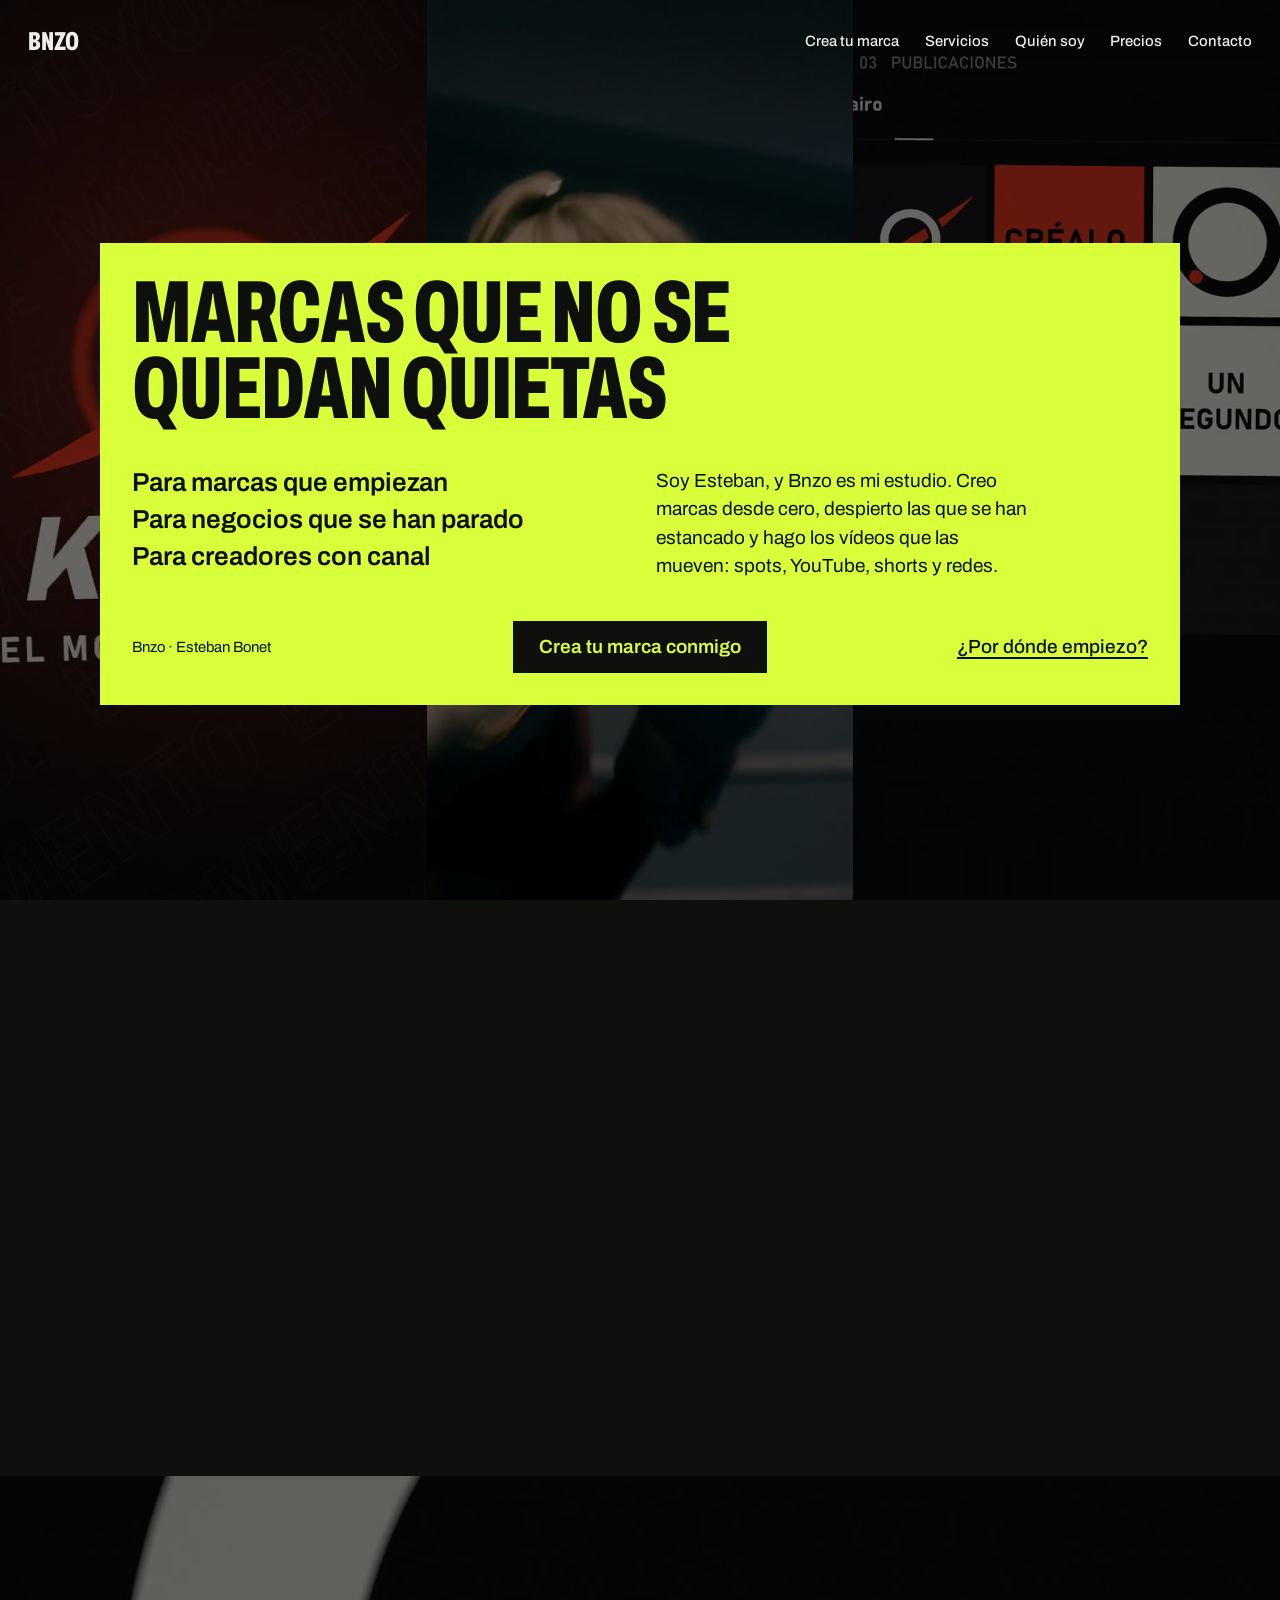
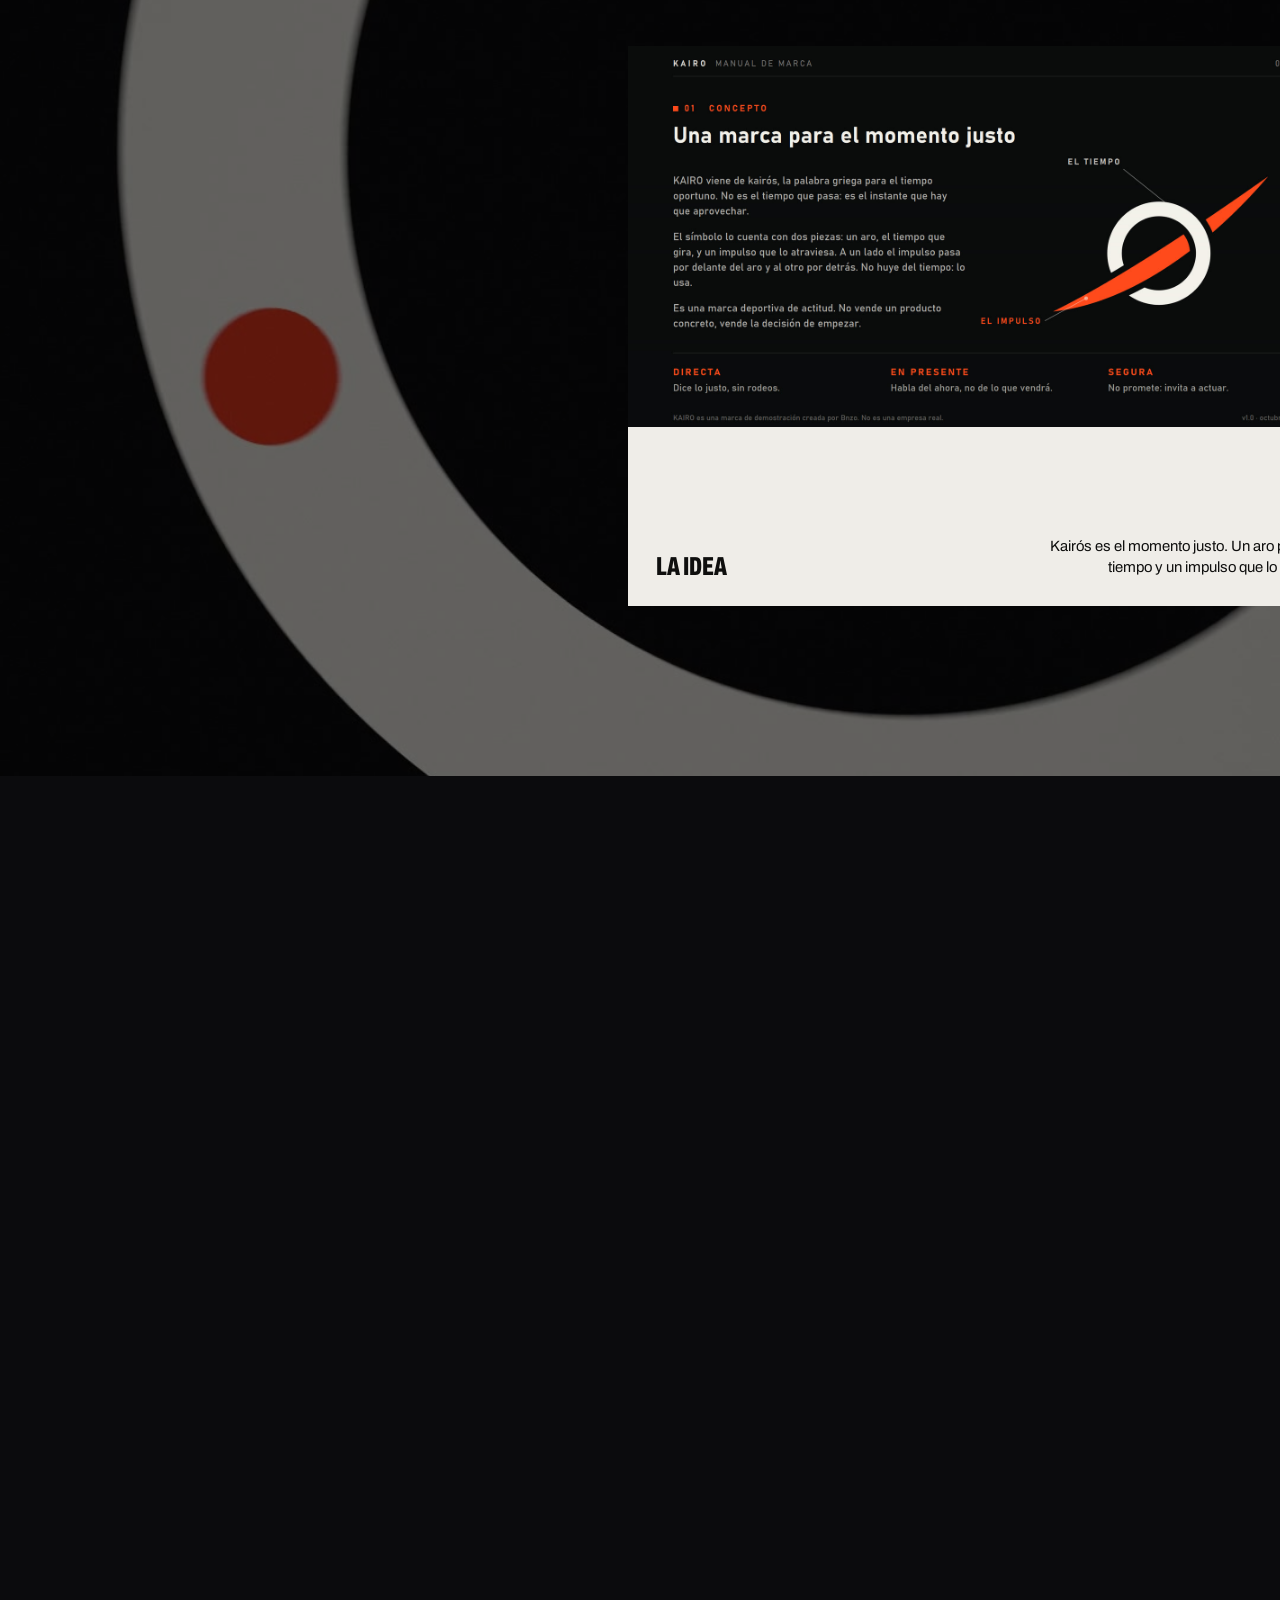
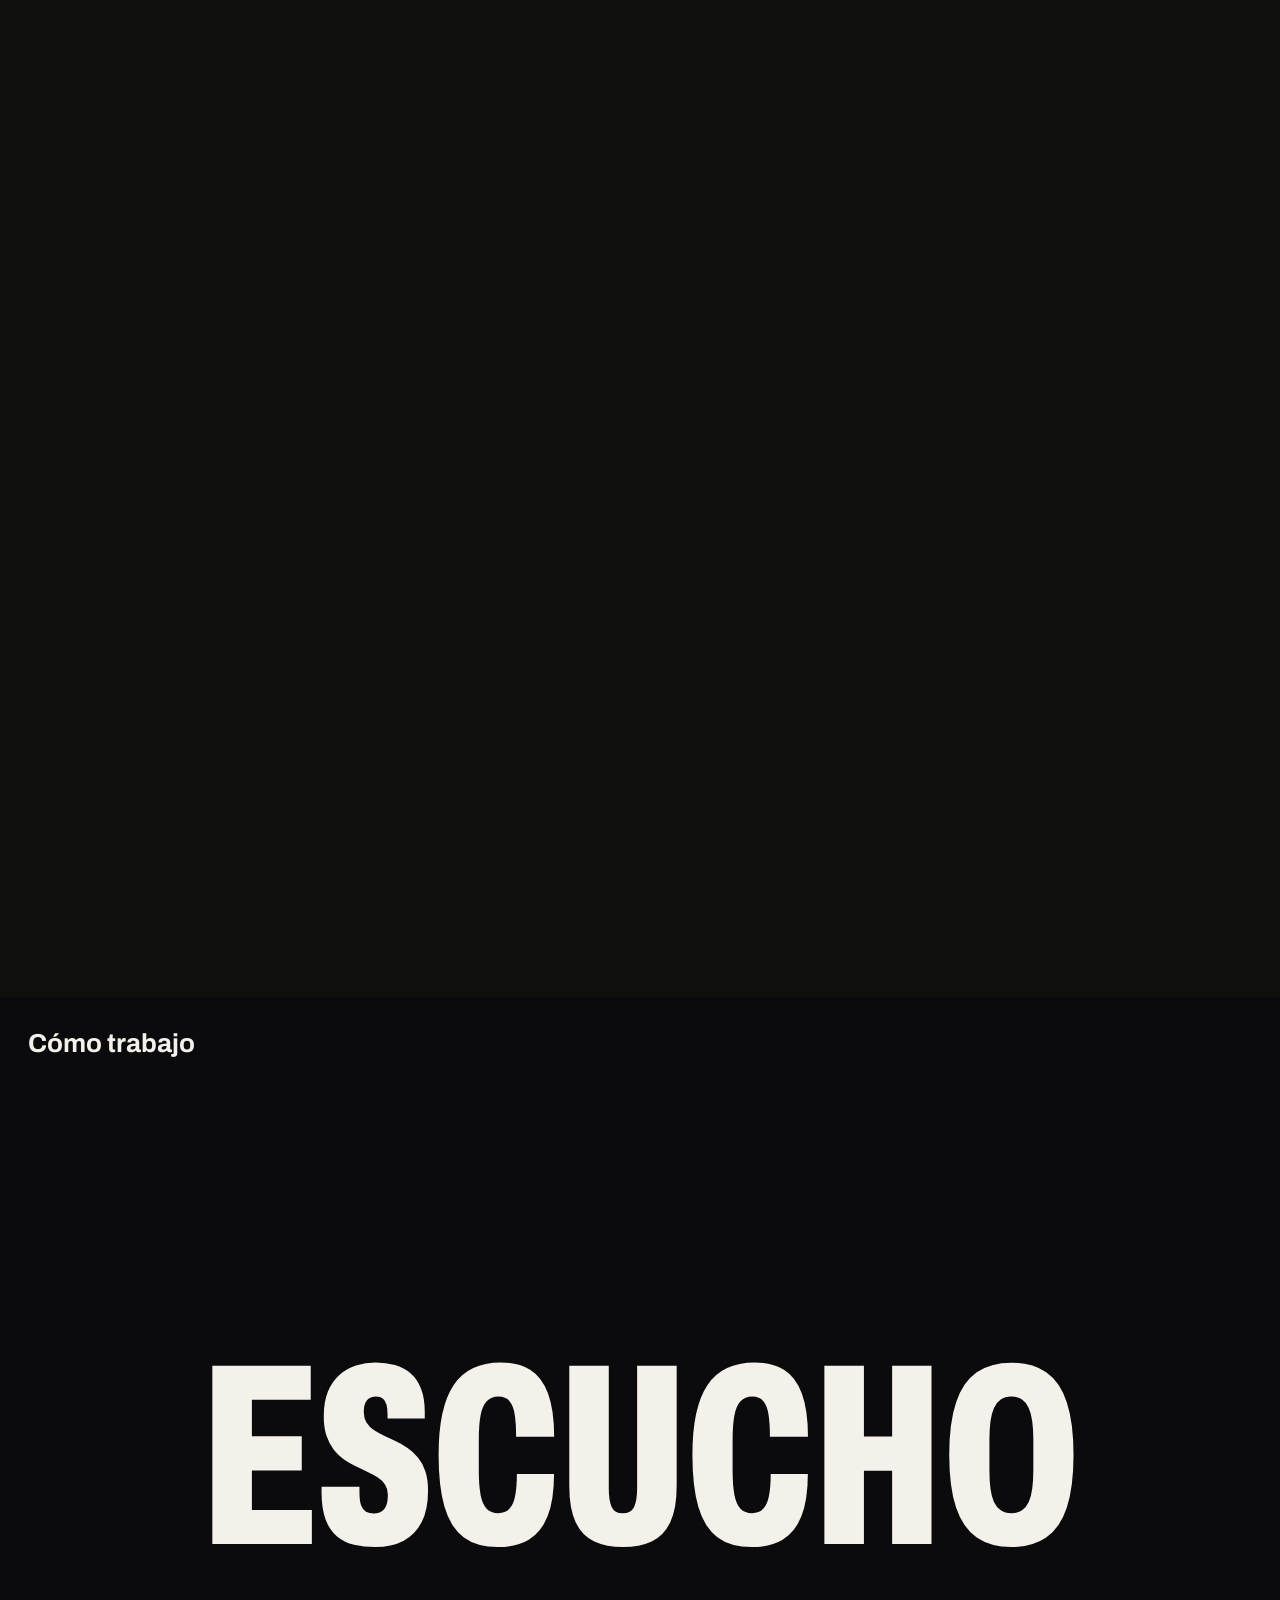
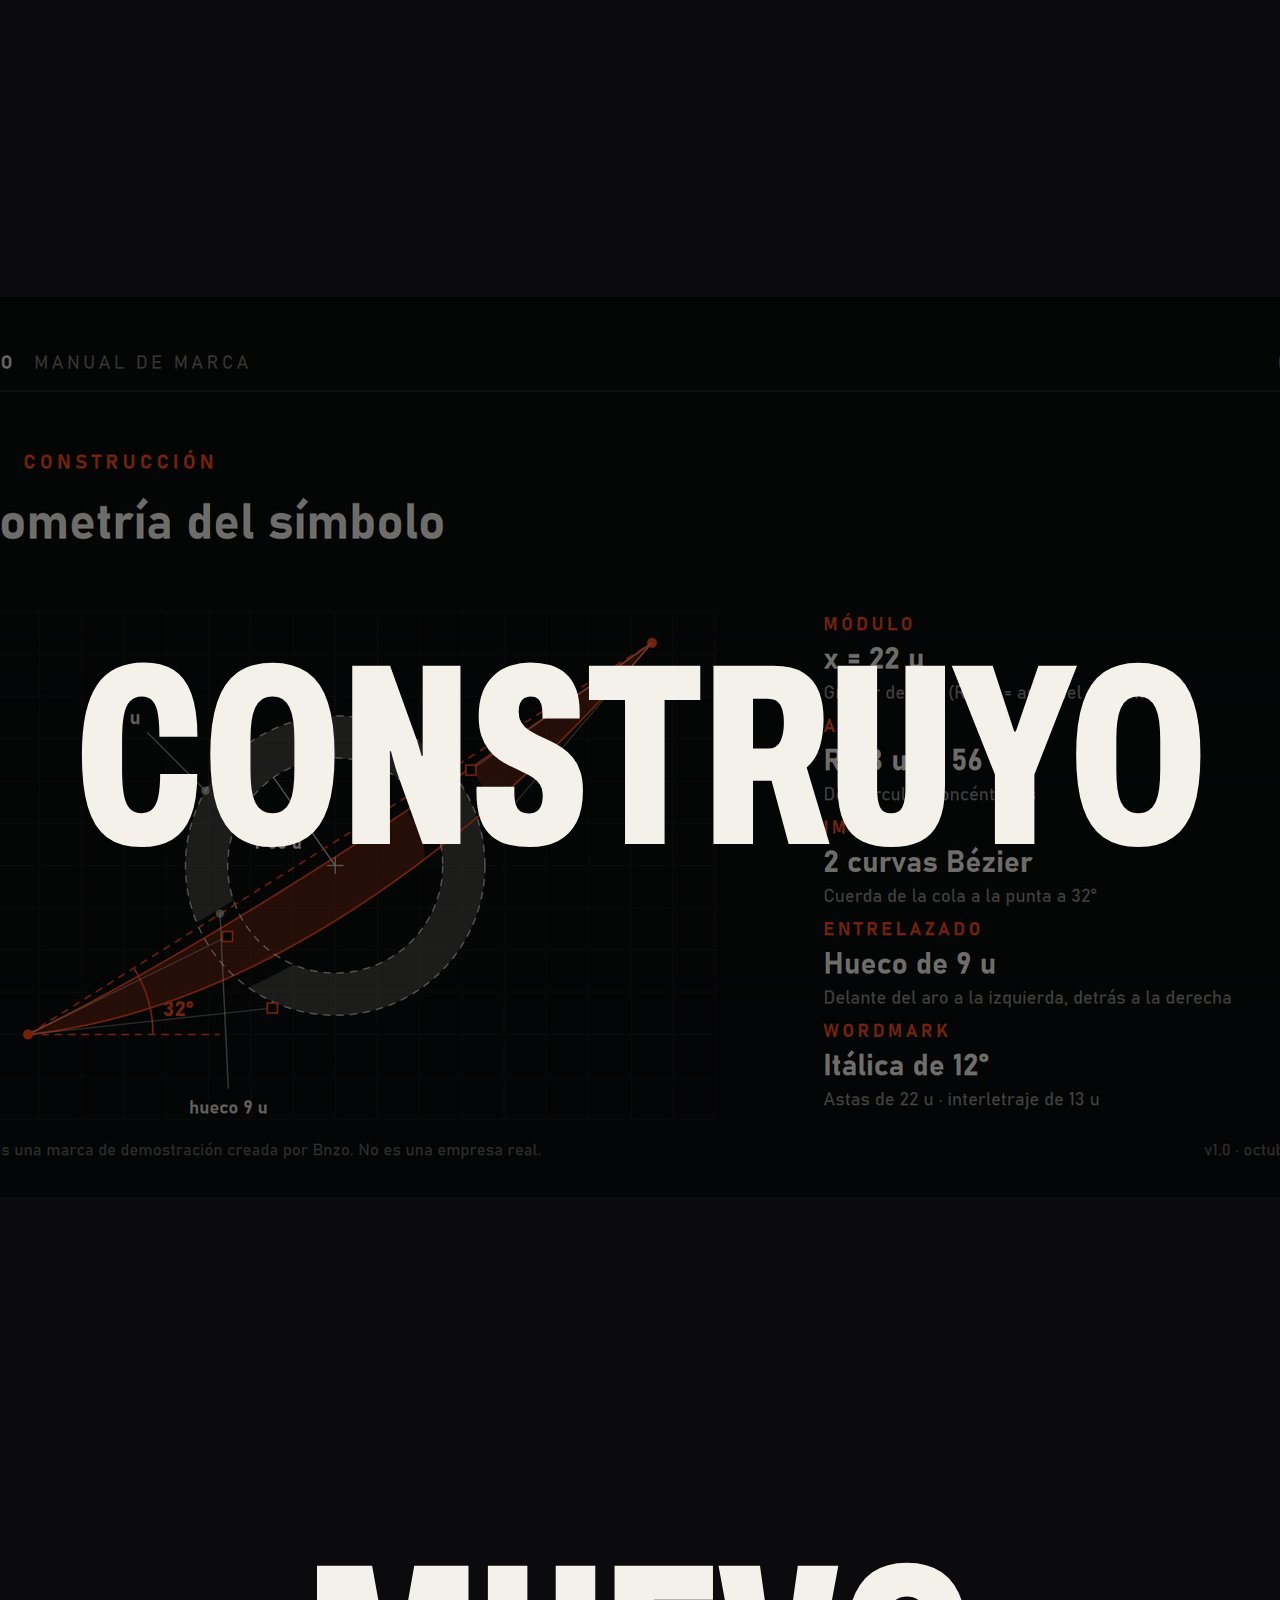
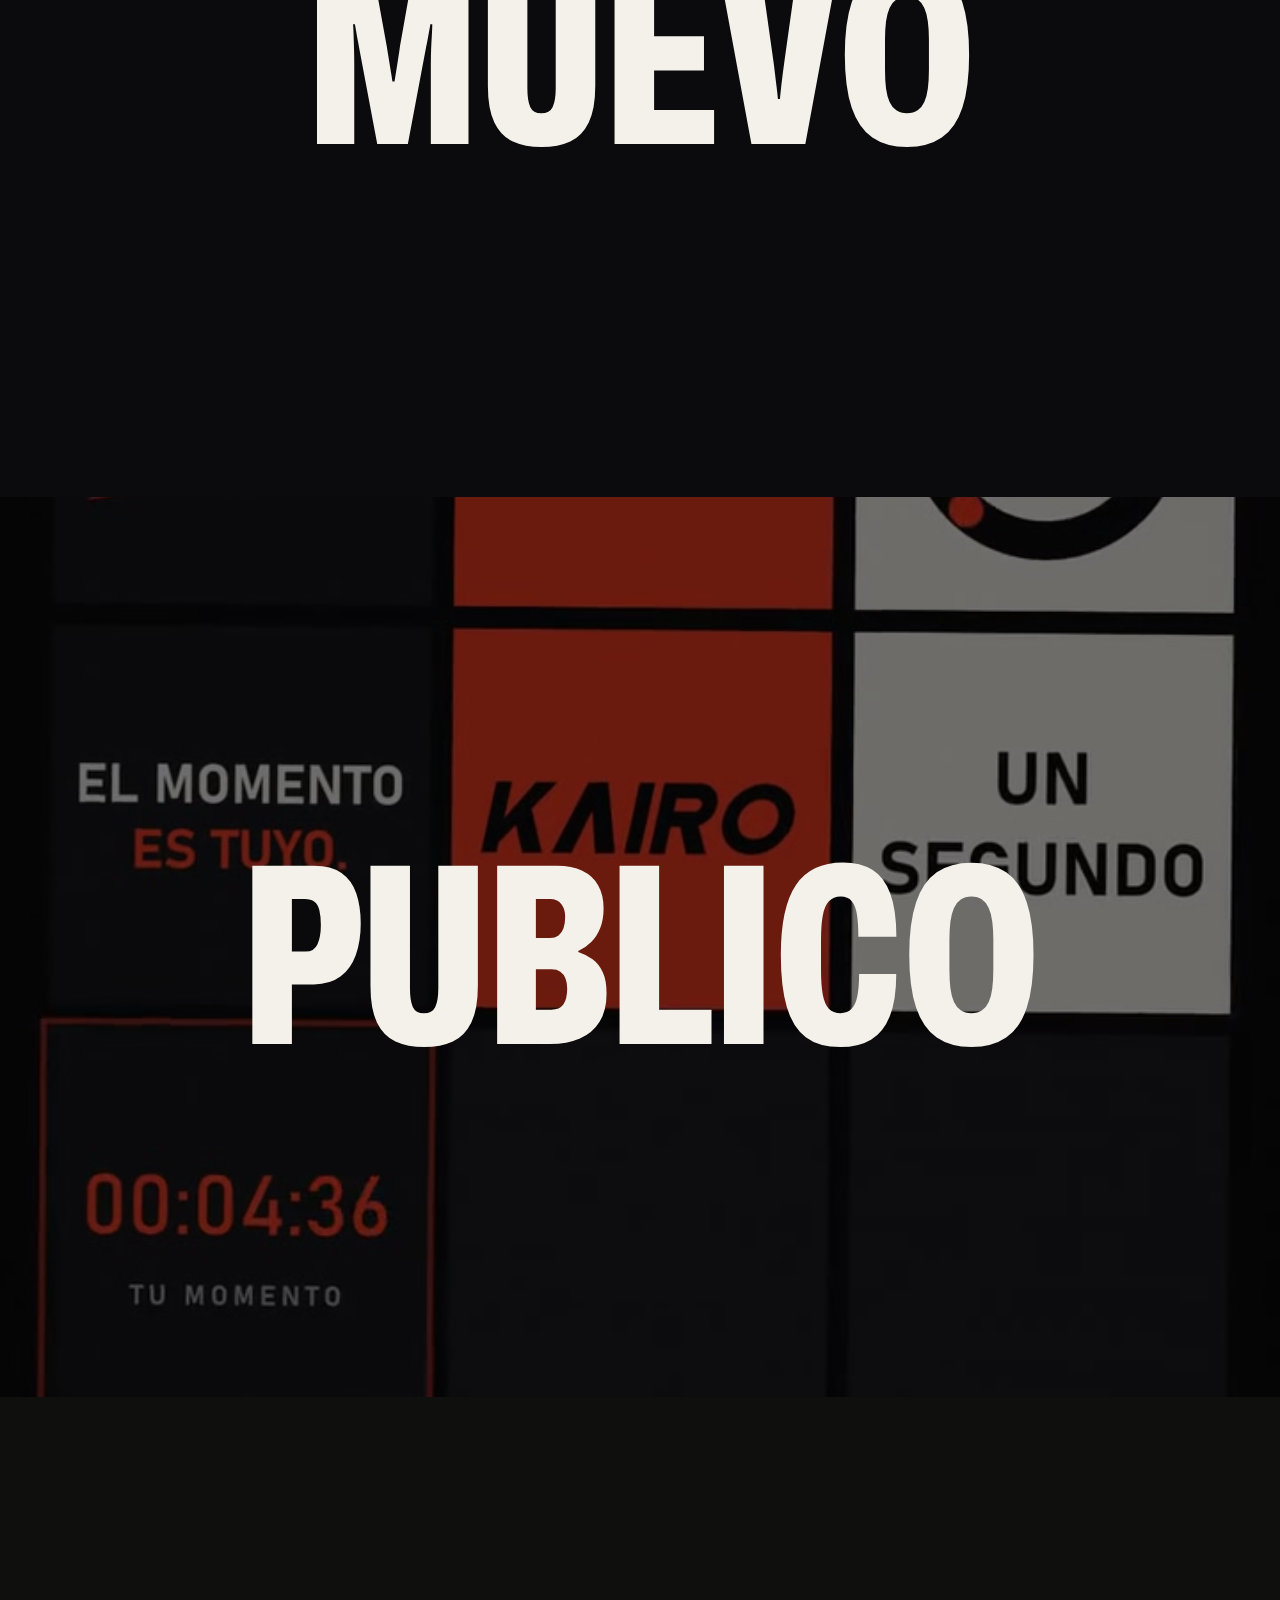
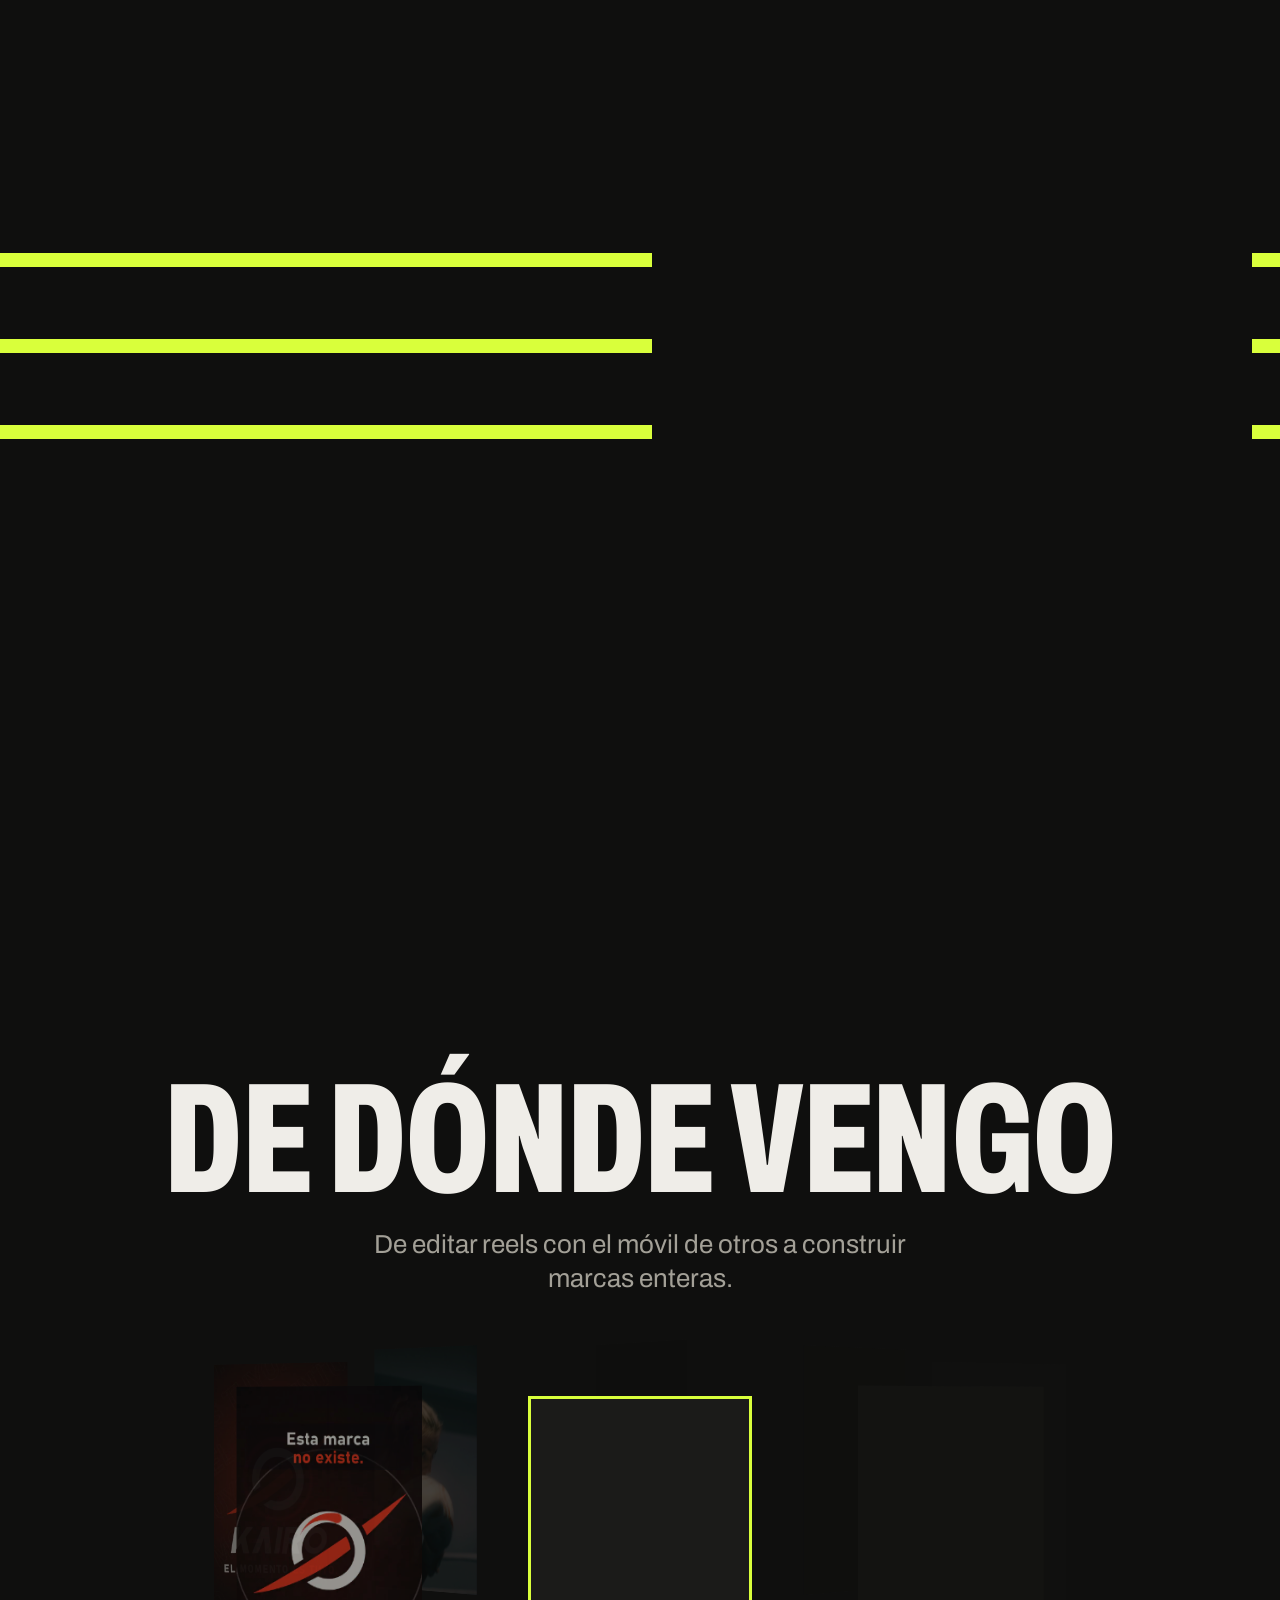
==== commit e805721b: "Portada: enlace a Empezar en el menú y en contacto" ====
--- a/index.html
+++ b/index.html
@@ -8,8 +8,8 @@
   <meta name="theme-color" content="#0f0f0e">
   <meta http-equiv="Content-Security-Policy" content="default-src 'self'; script-src 'self'; style-src 'self'; img-src 'self' data:; media-src 'self'; font-src 'self'; connect-src 'self'; frame-src 'none'; object-src 'none'; base-uri 'self'; form-action 'none'">
   <link rel="preload" href="assets/archivo-latin.woff2" as="font" type="font/woff2" crossorigin>
-  <link rel="stylesheet" href="bnzo.css?v=20261103">
-  <script defer src="bnzo.js?v=20261103"></script>
+  <link rel="stylesheet" href="bnzo.css?v=20261107">
+  <script defer src="bnzo.js?v=20261107"></script>
 </head>
 <body>
   <a class="skip" href="#contenido">Saltar al contenido</a>
@@ -20,6 +20,7 @@
       <a href="#marca">Crea tu marca</a>
       <a href="#servicios">Servicios</a>
       <a href="#yo">Quién soy</a>
+      <a href="empezar/">Precios</a>
       <a href="#contacto">Contacto</a>
     </nav>
   </header>
@@ -154,7 +155,10 @@
       <div class="work-side">
         <h2 id="work-title" data-reveal>Trabajos</h2>
         <div class="work-index" role="tablist" aria-label="Elige un trabajo" aria-orientation="vertical" data-reveal>
-          <button type="button" role="tab" id="t-kairo" aria-selected="true" aria-controls="work-media" data-video="assets/kairo-spot.mp4" data-poster="assets/kairo-spot-poster.jpg" data-note="Marca de demostración creada de cero: logo, manual, redes y spot."><span class="w-name">KAIRO</span><span class="w-tags">Marca · spot · redes</span></button>
+          <button type="button" role="tab" id="t-kairo" aria-selected="true" aria-controls="work-media" data-web="kairo/" data-video="assets/kairo-spot.mp4" data-poster="assets/kairo-spot-poster.jpg" data-note="Marca de demostración creada de cero: logo, manual, redes y spot."><span class="w-name">KAIRO</span><span class="w-tags">Marca · spot · redes</span></button>
+          <button type="button" role="tab" id="t-umbral" aria-selected="false" tabindex="-1" aria-controls="work-media" data-web="umbral/" data-video="assets/umbral-spot.mp4" data-poster="assets/umbral-spot-poster.jpg" data-note="Marca ficticia de mudanzas. Planos de Pexels (RDNE Stock project); marca y música propias."><span class="w-name">UMBRAL</span><span class="w-tags">Marca · spot de servicio</span></button>
+          <button type="button" role="tab" id="t-firme" aria-selected="false" tabindex="-1" aria-controls="work-media" data-web="firme/" data-video="assets/firme-spot.mp4" data-poster="assets/firme-spot-poster.jpg" data-note="Marca ficticia inmobiliaria. Planos de Pexels; marca y música propias."><span class="w-name">FIRME</span><span class="w-tags">Marca · spot de servicio</span></button>
+          <button type="button" role="tab" id="t-rato" aria-selected="false" tabindex="-1" aria-controls="work-media" data-web="rato/" data-video="assets/rato-spot.mp4" data-poster="assets/rato-spot-poster.jpg" data-note="Marca ficticia de cafetería. Planos de Pexels; marca y música propias."><span class="w-name">RATO</span><span class="w-tags">Marca · spot de servicio</span></button>
           <button type="button" role="tab" id="t-asalto" aria-selected="false" tabindex="-1" aria-controls="work-media" data-video="assets/asalto-spot.mp4" data-poster="assets/asalto-spot-poster.jpg" data-note="Marca ficticia de boxeo. Planos de Pexels; música, marca y efectos propios."><span class="w-name">ASALTO</span><span class="w-tags">Spot · motion</span></button>
           <button type="button" role="tab" id="t-eventos" aria-selected="false" tabindex="-1" aria-controls="work-media" data-video="assets/eventos-spot.mp4" data-poster="assets/eventos-spot-poster.jpg" data-note="Pieza propia para promotoras y salas: tipografía cinética a 160 BPM, música original."><span class="w-name">Eventos</span><span class="w-tags">Tipografía cinética</span></button>
           <button type="button" role="tab" id="t-fisio" aria-selected="false" tabindex="-1" aria-controls="work-media" data-video="assets/fisiofamily-spot.mp4" data-poster="assets/fisiofamily-spot-poster.jpg" data-note="Marca ficticia de fisioterapia. Planos de Pexels (Kampus Production, Ekaterina Bolovtsova, Klaus Nielsen)."><span class="w-name">Fisiofamily</span><span class="w-tags">Spot horizontal</span></button>
@@ -165,7 +169,7 @@
       <figure data-reveal class="work-media" id="work-media" role="tabpanel" aria-labelledby="t-kairo">
         <video id="work-video" muted loop playsinline preload="metadata" poster="assets/kairo-spot-poster.jpg" src="assets/kairo-spot.mp4"></video>
         <button type="button" class="sound" id="work-sound" aria-pressed="false">Activar sonido</button>
-        <figcaption id="work-note">Marca de demostración creada de cero: logo, manual, redes y spot.</figcaption>
+        <figcaption><span id="work-note">Marca de demostración creada de cero: logo, manual, redes y spot.</span> <a class="work-web" id="work-web" href="kairo/">Ver la web de KAIRO →</a></figcaption>
       </figure>
     </section>
 
@@ -322,6 +326,7 @@
       <h2 id="contact-title" class="contact-lead">¿Empiezas o te has estancado? Cuéntamelo y lo hablamos en 15 minutos.</h2>
       <a class="contact-mail" href="mailto:esteban@bnzoedit.online?subject=Hablemos%20de%20mi%20marca">esteban@<wbr>bnzoedit.online</a>
       <div class="contact-foot">
+        <p><a href="empezar/">¿Ya sabes lo que quieres? Mira precios y haz tu encargo →</a></p>
         <p><a href="https://wa.me/34656913425?text=Hola%20Esteban%2C%20vi%20tu%20web%20y%20quiero%20hablar%20de%20mi%20marca." target="_blank" rel="noopener noreferrer">WhatsApp</a></p>
         <p><a href="https://www.instagram.com/bnzoedit" target="_blank" rel="noopener noreferrer">Instagram</a> · <a href="https://www.youtube.com/@scriptumgaming" target="_blank" rel="noopener noreferrer">YouTube: SCRIPTUM GAMING</a> · <a href="https://www.tiktok.com/@recortia_" target="_blank" rel="noopener noreferrer">Recortia</a></p>
       </div>
--- a/bnzo.css
+++ b/bnzo.css
@@ -1,415 +1,418 @@
-/* Bnzo · web 2026 (demo local). Dirección: «The pinned poster». Paleta «entre las cuerdas»: noche de estudio, tiza y ácido. Archivo. */
-@font-face {
-  font-family: 'Archivo';
-  font-style: normal;
-  font-weight: 100 900;
-  font-stretch: 62% 125%;
-  font-display: swap;
-  src: url(assets/archivo-latin-ext.woff2) format('woff2');
-  unicode-range: U+0100-02BA, U+02BD-02C5, U+02C7-02CC, U+02CE-02D7, U+02DD-02FF, U+0304, U+0308, U+0329, U+1D00-1DBF, U+1E00-1E9F, U+1EF2-1EFF, U+2020, U+20A0-20AB, U+20AD-20C0, U+2113, U+2C60-2C7F, U+A720-A7FF;
-}
-@font-face {
-  font-family: 'Archivo';
-  font-style: normal;
-  font-weight: 100 900;
-  font-stretch: 62% 125%;
-  font-display: swap;
-  src: url(assets/archivo-latin.woff2) format('woff2');
-  unicode-range: U+0000-00FF, U+0131, U+0152-0153, U+02BB-02BC, U+02C6, U+02DA, U+02DC, U+0304, U+0308, U+0329, U+2000-206F, U+20AC, U+2122, U+2191, U+2193, U+2212, U+2215, U+FEFF, U+FFFD;
-}
-
-:root {
-  /* Noche de estudio, grafito, tiza, ceniza y ácido */
-  --bg: #0f0f0e;
-  --surface: #1b1b19;
-  --ink: #efede8;
-  --muted: #a3a097;
-  --accent: #d9ff3b;
-  --accent-ink: #0f0f0e;
-  --accent-hover: #c6ee1c;
-  --paper: #efede8;
-  --paper-ink: #0f0f0e;
-  --deep: #262622;
-  /* Colores de KAIRO: solo dentro del caso */
-  --k-noche: #0b0b0d;
-  --k-hueso: #f4f1ea;
-  --k-bermellon: #ff4a1c;
-
-  --step-small: clamp(0.875rem, 0.85rem + 0.1vw, 0.9375rem);
-  --step-body: clamp(1.0625rem, 1rem + 0.25vw, 1.1875rem);
-  --step-lead: clamp(1.25rem, 1.1rem + 0.7vw, 1.625rem);
-  --step-head: clamp(2.75rem, 1.2rem + 5.4vw, 6rem);
-  --step-display: clamp(5.5rem, 1rem + 19vw, 19rem);
-
-  --m: clamp(16px, 2.2vw, 32px);
-  --gap: clamp(120px, 14vw, 200px);
-  --ease: cubic-bezier(.2, .7, .1, 1);
-  color-scheme: dark;
-}
-
-*, *::before, *::after { box-sizing: border-box; }
-html { -webkit-text-size-adjust: 100%; scroll-behavior: smooth; }
-body {
-  margin: 0;
-  background: var(--bg);
-  color: var(--ink);
-  font-family: 'Archivo', system-ui, sans-serif;
-  font-size: var(--step-body);
-  line-height: 1.5;
-  font-stretch: 100%;
-}
-img, video { display: block; max-width: 100%; }
-a { color: inherit; }
-h1, h2, h3, p, ul, ol, figure { margin: 0; }
-ul, ol { padding: 0; list-style: none; }
-button { font: inherit; color: inherit; }
-::selection { background: var(--accent); color: var(--accent-ink); }
-:focus-visible { outline: 3px solid var(--accent); outline-offset: 3px; }
-.hero-card :focus-visible, .door-new:focus-visible, .s1 :focus-visible, .contact :focus-visible { outline-color: var(--accent-ink); }
-.sr-only { position: absolute; width: 1px; height: 1px; overflow: hidden; clip: rect(0 0 0 0); white-space: nowrap; }
-.skip { position: absolute; left: var(--m); top: -100px; z-index: 50; background: var(--ink); color: var(--bg); padding: 12px 16px; }
-.skip:focus { top: var(--m); }
-.wrap { padding-inline: var(--m); }
-
-/* Titulares: Archivo estrecho y pesado, en mayúsculas */
-h1, h2, .verb-word h3, .foot-mark, .wordmark {
-  font-weight: 800;
-  font-stretch: 62%;
-  text-transform: uppercase;
-  letter-spacing: -0.01em;
-  line-height: 0.86;
-  text-wrap: balance;
-}
-h2 { font-size: var(--step-head); }
-h3 { font-size: var(--step-lead); font-weight: 700; line-height: 1.1; }
-
-/* Botones: un solo tipo, esquinas rectas */
-.btn {
-  display: inline-flex; align-items: center; justify-content: center;
-  min-height: 52px; padding: 0 26px;
-  background: var(--accent); color: var(--accent-ink);
-  font-weight: 600; text-decoration: none;
-  transition: transform .18s var(--ease), background-color .18s;
-}
-.btn:hover { background: var(--accent-hover); }
-.btn-dark { background: var(--accent-ink); color: var(--accent); }
-.btn-dark:hover { background: #2a2a27; }
-.btn:active { transform: scale(.97); }
-.link { font-weight: 500; text-underline-offset: 4px; text-decoration-thickness: 2px; transition: opacity .18s; }
-.link:hover { opacity: .75; }
-
-/* Barra */
-.bar {
-  position: absolute; inset: 0 0 auto 0; z-index: 10;
-  display: flex; justify-content: space-between; align-items: center;
-  padding: 20px var(--m);
-  color: var(--ink);
-}
-.wordmark { font-size: var(--step-lead); text-decoration: none; }
-.bar nav { display: flex; gap: clamp(14px, 2vw, 32px); font-size: var(--step-small); font-weight: 500; }
-.bar nav a { text-decoration: none; padding: 10px 0; transition: opacity .18s; }
-.bar nav a:hover { opacity: .7; }
-
-/* Portada */
-.hero { position: relative; min-height: 100svh; display: grid; place-items: center; padding: 96px var(--m) 48px; overflow: hidden; background: var(--k-noche); }
-.hero-wall { position: absolute; inset: 0; display: grid; grid-template-columns: repeat(3, 1fr); }
-.hero-wall video { width: 100%; height: 100%; object-fit: cover; filter: brightness(.42); }
-.hero-card {
-  position: relative;
-  width: min(100%, 1080px);
-  background: var(--accent);
-  color: var(--accent-ink);
-  padding: 32px;
-  display: grid; gap: 40px;
-  transform-origin: 0% 100%;
-  will-change: transform;
-}
-.hero-title { font-size: var(--step-head); }
-.hero-body { display: grid; grid-template-columns: 1fr 1fr; gap: 32px; align-content: start; }
-.hero-facts { font-size: var(--step-lead); font-weight: 600; line-height: 1.2; }
-.hero-facts li + li { margin-top: 6px; }
-.hero-sub { font-size: var(--step-body); max-width: 34ch; }
-.hero-foot { display: grid; grid-template-columns: 1fr auto 1fr; align-items: center; gap: 16px; }
-.hero-credit { font-size: var(--step-small); }
-.hero-foot .link { justify-self: end; }
-
-/* Caso KAIRO: tarjetas que cruzan una imagen fija */
-.case-run { height: 240svh; position: relative; background: var(--k-noche); }
-.case-stage { position: sticky; top: 0; height: 100svh; overflow: hidden; display: flex; align-items: center; }
-.case-ground { position: absolute; inset: 0; width: 100%; height: 100%; object-fit: cover; object-position: 50% 30%; filter: brightness(.4); }
-.case-track { position: relative; display: flex; align-items: stretch; gap: 40px; padding-inline: var(--m); will-change: transform; }
-.case-head { flex: 0 0 min(560px, 80vw); color: var(--k-hueso); align-self: center; }
-.case-head h2 { margin-bottom: 28px; }
-.case-head p { font-size: var(--step-lead); line-height: 1.3; max-width: 26ch; }
-.case-cta { margin-top: 32px; }
-.case-card { flex: 0 0 min(720px, 72vw); height: min(560px, 72svh); display: grid; grid-template-rows: 68% 32%; background: var(--k-noche); }
-.case-card img, .case-card video { width: 100%; height: 100%; object-fit: cover; }
-.case-card video { object-position: 50% 45%; }
-.case-panel { display: flex; justify-content: space-between; align-items: end; gap: 24px; padding: 28px; }
-.case-panel h3 { font-size: var(--step-lead); font-weight: 800; font-stretch: 62%; text-transform: uppercase; line-height: .9; }
-.case-panel p { max-width: 30ch; text-align: right; font-size: var(--step-small); line-height: 1.4; }
-.tone-a .case-panel { background: var(--paper); color: var(--paper-ink); }
-.tone-b .case-panel { background: var(--accent); color: var(--accent-ink); }
-.tone-c .case-panel { background: var(--surface); color: var(--ink); }
-
-/* Prueba el logo */
-.try { display: grid; grid-template-columns: 7fr 5fr; gap: clamp(24px, 4vw, 64px); align-items: center; padding-block: var(--gap) 0; }
-.try-stage { aspect-ratio: 16 / 10; display: grid; place-items: center; background: var(--k-noche); transition: background-color .35s var(--ease); }
-.try-stage[data-bg="hueso"] { background: var(--k-hueso); }
-.try-stage[data-bg="bermellon"] { background: var(--k-bermellon); }
-.try-stage img { width: 72%; height: 72%; object-fit: contain; transition: opacity .2s; }
-.try-stage img.swap { opacity: 0; }
-.try-text h2 { margin-bottom: 24px; }
-.try-text > p { max-width: 40ch; margin-bottom: 28px; }
-.try-group { display: flex; flex-wrap: wrap; gap: 8px; margin-bottom: 12px; }
-.chip {
-  min-height: 48px; padding: 0 18px; border: 0; cursor: pointer;
-  background: var(--surface); color: var(--ink); font-weight: 500;
-  transition: transform .18s var(--ease), background-color .18s, color .18s;
-}
-.chip:hover { background: #2a2a27; }
-.chip:active { transform: scale(.97); }
-.chip[aria-pressed="true"] { background: var(--accent); color: var(--accent-ink); }
-.try-file { margin-top: 16px; font-size: var(--step-small); color: var(--muted); }
-
-/* Lo que recibes */
-.get { display: grid; grid-template-columns: 7fr 5fr; gap: clamp(24px, 4vw, 64px); align-items: end; padding-block: var(--gap); }
-.get-text h2 { margin-bottom: 32px; }
-.get-list li { font-size: var(--step-lead); line-height: 1.3; padding-block: 14px; }
-.get-list li:nth-child(odd) { background: var(--surface); padding-inline: 16px; margin-inline: -16px; }
-.get-actions { display: flex; flex-wrap: wrap; align-items: center; gap: 16px 28px; margin-top: 40px; }
-.get-media video { width: 100%; aspect-ratio: 9 / 16; max-height: 86svh; object-fit: cover; background: var(--k-noche); }
-.get-media figcaption { margin-top: 12px; font-size: var(--step-small); color: var(--muted); }
-
-/* Trabajos: índice pequeño, imagen grande */
-.work { display: grid; grid-template-columns: 38fr 62fr; min-height: 100svh; background: var(--bg); }
-.work-side { display: flex; flex-direction: column; justify-content: space-between; gap: 48px; padding: 40px var(--m) 32px; }
-.work-index { display: grid; }
-.work-index [role="tab"] {
-  display: flex; justify-content: space-between; align-items: baseline; gap: 16px;
-  min-height: 56px; padding: 8px 0; border: 0; background: none; cursor: pointer; text-align: left;
-  color: var(--muted);
-  transition: color .2s, transform .2s var(--ease);
-}
-.work-index [role="tab"]:hover { color: var(--ink); transform: translateX(6px); }
-.work-index [aria-selected="true"] { color: var(--ink); }
-.w-name { font-size: var(--step-lead); font-weight: 700; }
-.work-index [aria-selected="true"] .w-name { font-weight: 800; }
-.w-tags { font-size: var(--step-small); }
-.work-media { position: relative; background: var(--k-noche); display: grid; min-height: 100svh; }
-.work-media video { width: 100%; height: 100svh; object-fit: contain; }
-.work-media video.wipe { animation: wipe .9s var(--ease); }
-@keyframes wipe { from { clip-path: inset(100% 0 0 0); } to { clip-path: inset(0); } }
-.work-media figcaption { position: absolute; left: var(--m); right: 180px; bottom: 24px; color: var(--k-hueso); font-size: var(--step-small); max-width: 52ch; }
-.sound { position: absolute; right: var(--m); bottom: 16px; min-height: 48px; padding: 0 18px; border: 0; background: var(--accent); color: var(--accent-ink); font-weight: 500; cursor: pointer; transition: transform .18s var(--ease); }
-.sound:active { transform: scale(.97); }
-
-/* Servicios: hojas de color a sangre, una por servicio (sin apilar: el texto no puede quedar tapado) */
-.services { padding-top: var(--gap); }
-.services > h2 { margin-bottom: 48px; }
-.sheet {
-  min-height: 78svh;
-  display: grid; grid-template-columns: repeat(12, 1fr); grid-template-rows: auto 1fr; column-gap: 24px;
-  padding: 40px var(--m);
-}
-.sheet h3 { grid-column: 1 / 6; grid-row: 1; font-size: var(--step-head); font-weight: 800; font-stretch: 62%; text-transform: uppercase; line-height: .86; letter-spacing: -0.01em; }
-.sheet p { grid-column: 1 / 6; grid-row: 2; align-self: end; font-size: var(--step-lead); line-height: 1.3; max-width: 28ch; }
-.sheet img { grid-column: 7 / 13; grid-row: 1 / 3; width: 100%; height: 100%; max-height: 78svh; min-height: 0; object-fit: cover; }
-.sheet:nth-child(even) h3, .sheet:nth-child(even) p { grid-column: 8 / 13; }
-.sheet:nth-child(even) img { grid-column: 1 / 7; }
-.s1 { background: var(--accent); color: var(--accent-ink); }
-.s2 { background: var(--paper); color: var(--paper-ink); }
-.s3 { background: var(--surface); color: var(--ink); }
-.s4 { background: var(--paper); color: var(--paper-ink); }
-.s5 { background: var(--accent); color: var(--accent-ink); }
-/* Cómo trabajo: un verbo cada vez */
-.verbs { position: relative; margin-top: var(--gap); }
-.verbs-title { position: absolute; z-index: 3; top: 32px; left: var(--m); color: var(--k-hueso); font-size: var(--step-lead); font-stretch: 100%; text-transform: none; font-weight: 700; letter-spacing: 0; line-height: 1.1; }
-.verb { position: relative; display: flow-root; height: 100svh; padding-bottom: 180px; overflow: clip; background: var(--k-noche); }
-.verb img { position: absolute; inset: 0; width: 100%; height: 100%; object-fit: cover; filter: brightness(.45); }
-.verb-word { position: sticky; z-index: 2; font-size: var(--step-display); top: calc(50svh - .5em); margin-top: calc(50svh - .5em); text-align: center; }
-.verb-word h3 { font-size: inherit; line-height: 1; padding-top: .04em; color: var(--k-hueso); }
-.verb-line { position: absolute; z-index: 2; left: var(--m); bottom: 32px; max-width: 34ch; padding: 16px 20px; background: rgba(11, 11, 13, .72); color: var(--k-hueso); font-size: var(--step-body); }
-
-/* De dónde vengo: anillo de piezas. Sin JS es una fila que se desliza */
-.log { position: relative; padding: var(--gap) 0 calc(var(--gap) * .6); overflow-x: clip; }
-.log-head { text-align: center; padding-inline: var(--m); }
-.log-head h2 { font-size: clamp(4rem, 1rem + 11vw, 12rem); }
-.log-head p { margin: 20px auto 0; max-width: 36ch; font-size: var(--step-lead); line-height: 1.3; color: var(--muted); }
-.log-list { display: flex; gap: 24px; overflow-x: auto; scroll-snap-type: x mandatory; padding: 56px var(--m) 16px; }
-.log-item { flex: none; width: min(64vw, 260px); scroll-snap-align: center; }
-.log-card { position: relative; aspect-ratio: 9 / 16; background: var(--surface); overflow: hidden; margin-bottom: 16px; }
-.log-card img, .log-card video { position: absolute; inset: 0; width: 100%; height: 100%; object-fit: cover; }
-.log-card img.wide { object-fit: contain; }
-.log-item h3 { font-size: var(--step-body); font-weight: 700; }
-.log-role { font-size: var(--step-small); color: var(--muted); margin-bottom: 8px; }
-.log-text p:last-child { max-width: 32ch; }
-
-/* Con JS: las piezas forman un cilindro que se arrastra */
-.orbit.on { --cw: clamp(160px, 17vw, 260px); position: relative; height: calc(var(--cw) * 16 / 9 + 160px); margin-top: 24px; perspective: 1400px; perspective-origin: 50% 20%; display: grid; place-items: center; cursor: grab; touch-action: pan-y; user-select: none; -webkit-user-select: none; }
-.orbit.on.grab { cursor: grabbing; }
-.orbit.on .log-list { position: relative; display: block; width: var(--cw); aspect-ratio: 9 / 16; padding: 0; overflow: visible; transform-style: preserve-3d; }
-.orbit.on .log-item { position: absolute; inset: 0; width: auto; cursor: pointer; }
-.orbit.on .log-card { height: 100%; margin: 0; outline: 3px solid transparent; transition: outline-color .3s; }
-.orbit.on .log-item.now .log-card { outline-color: var(--accent); cursor: grab; }
-.orbit.on .log-card img { -webkit-user-drag: none; }
-.orbit.on .log-text { position: absolute; width: 1px; height: 1px; overflow: hidden; clip: rect(0 0 0 0); white-space: nowrap; }
-.orbit.on .log-card video { opacity: 0; transition: opacity .4s; }
-.orbit.on .log-card video.ready { opacity: 1; }
-.orbit:focus-visible { outline-offset: -3px; }
-
-/* Ficha de la pieza de delante, mandos y camino */
-.orbit-panel { display: grid; grid-template-columns: minmax(0, 1fr) auto; align-items: end; gap: 16px 40px; max-width: 1120px; margin: 8px auto 0; padding-inline: var(--m); }
-.orbit-info h3 { font-size: var(--step-lead); }
-.orbit-info .log-role { margin: 6px 0 8px; }
-.orbit-info p:last-child { max-width: 52ch; }
-.orbit-info.swap { opacity: 0; transform: translateY(8px); }
-.orbit-info { transition: opacity .25s, transform .25s var(--ease); }
-.orbit-ctrl { display: flex; gap: 8px; }
-.orbit-ctrl button { min-width: 52px; min-height: 52px; padding: 0 16px; border: 0; background: var(--surface); font-weight: 600; cursor: pointer; transition: background-color .18s, transform .18s var(--ease); }
-.orbit-ctrl button:hover { background: #2a2a27; }
-.orbit-ctrl button:active { transform: scale(.95); }
-.orbit-ctrl button[aria-pressed="true"] { background: var(--accent); color: var(--accent-ink); }
-.orbit-steps { display: flex; gap: 4px; max-width: 1120px; margin: 40px auto 0; padding: 0 var(--m); overflow-x: auto; scrollbar-width: none; }
-.orbit-steps li { flex: 1 0 auto; }
-.orbit-steps button { position: relative; width: 100%; min-height: 48px; padding: 14px 4px 0; border: 0; background: none; text-align: left; font-size: var(--step-small); color: var(--muted); cursor: pointer; white-space: nowrap; transition: color .18s; }
-.orbit-steps button::before { content: ''; position: absolute; left: 0; right: 0; top: 0; height: 3px; background: var(--deep); }
-.orbit-steps button::after { content: ''; position: absolute; left: 0; top: 0; width: 100%; height: 3px; background: var(--accent); transform: scaleX(var(--p, 0)); transform-origin: left; }
-.orbit-steps button:hover, .orbit-steps button[aria-current="true"] { color: var(--ink); }
-.orbit-steps button.seen { --p: 1; }
-
-/* Contacto */
-.contact {
-  min-height: 80svh; background: var(--accent); color: var(--accent-ink);
-  display: grid; grid-template-rows: auto 1fr auto; padding: 40px var(--m) 32px;
-}
-.contact-lead { font-size: var(--step-lead); font-stretch: 100%; text-transform: none; font-weight: 600; letter-spacing: 0; line-height: 1.25; max-width: 24ch; }
-.contact-mail {
-  align-self: end; margin-bottom: 12vh;
-  font-size: clamp(2.5rem, 0.5rem + 9.6vw, 13rem); font-weight: 400; font-stretch: 62%;
-  letter-spacing: -0.02em; line-height: .95; text-decoration: none; overflow-wrap: anywhere;
-  transition: color .2s;
-}
-.contact-mail:hover { color: #3d3d38; }
-.contact-foot { display: flex; justify-content: space-between; flex-wrap: wrap; gap: 12px 32px; font-size: var(--step-small); }
-.contact-foot a { text-underline-offset: 3px; }
-
-/* Pie */
-.foot { padding: 160px var(--m) 32px; }
-.foot-mark { color: var(--accent); font-size: clamp(6rem, 1rem + 33vw, 32rem); line-height: .8; text-align: center; margin-bottom: 32px; }
-.foot-row { display: flex; justify-content: space-between; flex-wrap: wrap; gap: 12px 32px; font-size: var(--step-small); }
-
-/* Entradas */
-@media (min-width: 1081px) { .js [data-reveal]:not(.in) { opacity: 0; transform: translateY(24px); } }
-.js [data-reveal] { transition: opacity .7s var(--ease), transform .7s var(--ease); transition-delay: var(--d, 0ms); }
-.js [data-reveal].in { opacity: 1; transform: none; }
-
-/* Tableta */
-@media (max-width: 1080px) {
-  .hero-body { grid-template-columns: 1fr; gap: 20px; }
-  .try, .get { grid-template-columns: 1fr; }
-  .get-media { max-width: 420px; }
-  .work { grid-template-columns: 1fr; }
-  .work-media { min-height: 0; }
-  .work-media video { height: 80svh; }
-  .contact { min-height: 0; row-gap: 96px; }
-  .contact-mail { margin-bottom: 24px; }
-}
-
-/* Móvil */
-@media (max-width: 760px) {
-  .bar nav a:not([href="#contacto"]) { display: none; }
-  .hero { padding: 84px 16px 24px; }
-  .hero-wall { grid-template-columns: 1fr; }
-  .hero-wall video:not(:first-child) { display: none; }
-  .hero-card { padding: 24px 20px; gap: 28px; }
-  :root { --step-head: 11vw; }
-  .hero-foot { grid-template-columns: 1fr; }
-  .hero-foot .link { justify-self: start; }
-  .hero-foot .btn { width: 100%; }
-
-  .case-run { height: auto; }
-  .case-stage { position: relative; height: auto; display: block; padding-bottom: 48px; }
-  .case-ground { position: relative; aspect-ratio: 4 / 5; height: auto; }
-  .case-track { flex-direction: column; gap: 24px; padding-inline: 16px; transform: none !important; margin-top: -40vw; }
-  .case-head { flex: none; width: 100%; }
-
-  .case-card { flex: none; width: 100%; height: auto; grid-template-rows: auto auto; }
-  .case-card img { aspect-ratio: 16 / 9; }
-  .case-card video { aspect-ratio: 4 / 5; }
-  .case-panel { flex-direction: column; align-items: start; gap: 8px; padding: 20px; min-height: 140px; }
-  .case-panel p { text-align: left; font-size: var(--step-body); }
-
-  .work-side { padding-top: 32px; }
-
-  .work-media video { height: auto; aspect-ratio: 9 / 14; }
-  .work-media figcaption { position: static; padding: 12px 16px 72px; }
-
-  .sheet { grid-template-columns: 1fr; grid-template-rows: auto; min-height: 0; padding: 32px 16px; row-gap: 20px; }
-  .sheet h3, .sheet:nth-child(even) h3 { grid-column: 1; grid-row: 1; }
-  .sheet img, .sheet:nth-child(even) img { grid-column: 1; grid-row: 2; aspect-ratio: 4 / 3; height: auto; }
-  .sheet p, .sheet:nth-child(even) p { grid-column: 1; grid-row: 3; font-size: var(--step-body); }
-
-  .verb-word { font-size: 22vw; }
-  .verb-line { left: 16px; right: 16px; bottom: 16px; max-width: none; }
-
-  .log-head h2 { font-size: 18vw; }
-  .orbit.on { --cw: 42vw; perspective: 900px; height: calc(var(--cw) * 16 / 9 + 64px); }
-  .orbit-panel { grid-template-columns: 1fr; gap: 20px; }
-  .orbit-ctrl button { flex: 1; }
-  .orbit-steps { flex-wrap: wrap; gap: 4px; margin-top: 28px; }
-  .orbit-steps li { flex: 1 0 30%; }
-
-  .contact-mail { font-size: 13vw; margin-bottom: 8vh; }
-  .contact-foot { flex-direction: column; }
-}
-
-/* Dos puntos de partida */
-.doors { display: grid; grid-template-columns: 1fr 1fr; }
-.door { display: flex; flex-direction: column; justify-content: space-between; gap: 40px; min-height: 64svh; padding: 48px var(--m) 40px; text-decoration: none; transition: background-color .25s; }
-.door h3 { font-size: var(--step-head); font-weight: 800; font-stretch: 62%; text-transform: uppercase; line-height: .86; letter-spacing: -0.01em; }
-.door p { font-size: var(--step-lead); line-height: 1.3; max-width: 30ch; }
-.door-go { font-weight: 600; display: inline-block; transition: transform .25s var(--ease); }
-.door:hover .door-go { transform: translateX(8px); }
-.door-new { background: var(--accent); color: var(--accent-ink); }
-.door-new:hover { background: var(--accent-hover); }
-.door-stuck { background: var(--paper); color: var(--paper-ink); }
-.door-stuck:hover { background: #e2dfd8; }
-
-/* Quién soy: entre las cuerdas */
-.me { position: relative; display: grid; grid-template-columns: repeat(12, 1fr); column-gap: 24px; align-items: center; padding: var(--gap) var(--m); }
-.ropes { position: absolute; inset: 0; display: grid; align-content: center; gap: 72px; pointer-events: none; }
-.ropes span { display: block; height: 14px; background: var(--accent); }
-.me-photo { position: relative; grid-column: 2 / 6; }
-.me-photo img { width: 100%; max-height: 82svh; aspect-ratio: 4 / 5; object-fit: cover; }
-.me-photo figcaption { margin-top: 12px; font-size: var(--step-small); color: var(--muted); }
-.me-text { position: relative; grid-column: 7 / 13; background: var(--bg); padding: 32px 0; }
-.me-text h2 { margin-bottom: 28px; }
-.me-text p { max-width: 40ch; }
-.me-text p + p { margin-top: 16px; }
-.me-text .me-lead { font-size: var(--step-lead); line-height: 1.3; font-weight: 600; }
-.sheet img.pos-left { object-position: 0 50%; }
-
-@media (max-width: 1080px) {
-  .me { grid-template-columns: 1fr; row-gap: 40px; }
-  .me-photo, .me-text { grid-column: 1; }
-  .me-photo { max-width: 520px; }
-}
-
-@media (max-width: 760px) {
-  .doors { grid-template-columns: 1fr; }
-  .door { min-height: 0; padding: 40px 16px 32px; }
-
-  .me { grid-template-columns: 1fr; row-gap: 32px; padding-inline: 16px; }
-  .me-photo, .me-text { grid-column: 1; }
-  .ropes { align-content: start; padding-top: 30vw; gap: 48px; }
-  .me-text { padding: 0; }
-}
-@media (prefers-reduced-motion: reduce) {
-  html { scroll-behavior: auto; }
-  .js [data-reveal], .js [data-reveal]:not(.in) { transform: none; transition: opacity .3s; }
-  .work-media video.wipe { animation: none; }
-  .case-track { transform: none !important; }
-  .case-run { height: auto; }
-  .case-stage { position: relative; height: auto; overflow-x: auto; padding-block: 64px; }
-}
+/* Bnzo · web 2026 (demo local). Dirección: «The pinned poster». Paleta «entre las cuerdas»: noche de estudio, tiza y ácido. Archivo. */
+@font-face {
+  font-family: 'Archivo';
+  font-style: normal;
+  font-weight: 100 900;
+  font-stretch: 62% 125%;
+  font-display: swap;
+  src: url(assets/archivo-latin-ext.woff2) format('woff2');
+  unicode-range: U+0100-02BA, U+02BD-02C5, U+02C7-02CC, U+02CE-02D7, U+02DD-02FF, U+0304, U+0308, U+0329, U+1D00-1DBF, U+1E00-1E9F, U+1EF2-1EFF, U+2020, U+20A0-20AB, U+20AD-20C0, U+2113, U+2C60-2C7F, U+A720-A7FF;
+}
+@font-face {
+  font-family: 'Archivo';
+  font-style: normal;
+  font-weight: 100 900;
+  font-stretch: 62% 125%;
+  font-display: swap;
+  src: url(assets/archivo-latin.woff2) format('woff2');
+  unicode-range: U+0000-00FF, U+0131, U+0152-0153, U+02BB-02BC, U+02C6, U+02DA, U+02DC, U+0304, U+0308, U+0329, U+2000-206F, U+20AC, U+2122, U+2191, U+2193, U+2212, U+2215, U+FEFF, U+FFFD;
+}
+
+:root {
+  /* Noche de estudio, grafito, tiza, ceniza y ácido */
+  --bg: #0f0f0e;
+  --surface: #1b1b19;
+  --ink: #efede8;
+  --muted: #a3a097;
+  --accent: #d9ff3b;
+  --accent-ink: #0f0f0e;
+  --accent-hover: #c6ee1c;
+  --paper: #efede8;
+  --paper-ink: #0f0f0e;
+  --deep: #262622;
+  /* Colores de KAIRO: solo dentro del caso */
+  --k-noche: #0b0b0d;
+  --k-hueso: #f4f1ea;
+  --k-bermellon: #ff4a1c;
+
+  --step-small: clamp(0.875rem, 0.85rem + 0.1vw, 0.9375rem);
+  --step-body: clamp(1.0625rem, 1rem + 0.25vw, 1.1875rem);
+  --step-lead: clamp(1.25rem, 1.1rem + 0.7vw, 1.625rem);
+  --step-head: clamp(2.75rem, 1.2rem + 5.4vw, 6rem);
+  --step-display: clamp(5.5rem, 1rem + 19vw, 19rem);
+
+  --m: clamp(16px, 2.2vw, 32px);
+  --gap: clamp(120px, 14vw, 200px);
+  --ease: cubic-bezier(.2, .7, .1, 1);
+  color-scheme: dark;
+}
+
+*, *::before, *::after { box-sizing: border-box; }
+html { -webkit-text-size-adjust: 100%; scroll-behavior: smooth; }
+body {
+  margin: 0;
+  background: var(--bg);
+  color: var(--ink);
+  font-family: 'Archivo', system-ui, sans-serif;
+  font-size: var(--step-body);
+  line-height: 1.5;
+  font-stretch: 100%;
+}
+img, video { display: block; max-width: 100%; }
+a { color: inherit; }
+h1, h2, h3, p, ul, ol, figure { margin: 0; }
+ul, ol { padding: 0; list-style: none; }
+button { font: inherit; color: inherit; }
+::selection { background: var(--accent); color: var(--accent-ink); }
+:focus-visible { outline: 3px solid var(--accent); outline-offset: 3px; }
+.hero-card :focus-visible, .door-new:focus-visible, .s1 :focus-visible, .contact :focus-visible { outline-color: var(--accent-ink); }
+.sr-only { position: absolute; width: 1px; height: 1px; overflow: hidden; clip: rect(0 0 0 0); white-space: nowrap; }
+.skip { position: absolute; left: var(--m); top: -100px; z-index: 50; background: var(--ink); color: var(--bg); padding: 12px 16px; }
+.skip:focus { top: var(--m); }
+.wrap { padding-inline: var(--m); }
+
+/* Titulares: Archivo estrecho y pesado, en mayúsculas */
+h1, h2, .verb-word h3, .foot-mark, .wordmark {
+  font-weight: 800;
+  font-stretch: 62%;
+  text-transform: uppercase;
+  letter-spacing: -0.01em;
+  line-height: 0.86;
+  text-wrap: balance;
+}
+h2 { font-size: var(--step-head); }
+h3 { font-size: var(--step-lead); font-weight: 700; line-height: 1.1; }
+
+/* Botones: un solo tipo, esquinas rectas */
+.btn {
+  display: inline-flex; align-items: center; justify-content: center;
+  min-height: 52px; padding: 0 26px;
+  background: var(--accent); color: var(--accent-ink);
+  font-weight: 600; text-decoration: none;
+  transition: transform .18s var(--ease), background-color .18s;
+}
+.btn:hover { background: var(--accent-hover); }
+.btn-dark { background: var(--accent-ink); color: var(--accent); }
+.btn-dark:hover { background: #2a2a27; }
+.btn:active { transform: scale(.97); }
+.link { font-weight: 500; text-underline-offset: 4px; text-decoration-thickness: 2px; transition: opacity .18s; }
+.link:hover { opacity: .75; }
+
+/* Barra */
+.bar {
+  position: absolute; inset: 0 0 auto 0; z-index: 10;
+  display: flex; justify-content: space-between; align-items: center;
+  padding: 20px var(--m);
+  color: var(--ink);
+}
+.wordmark { font-size: var(--step-lead); text-decoration: none; }
+.bar nav { display: flex; gap: clamp(14px, 2vw, 32px); font-size: var(--step-small); font-weight: 500; }
+.bar nav a { text-decoration: none; padding: 10px 0; transition: opacity .18s; }
+.bar nav a:hover { opacity: .7; }
+
+/* Portada */
+.hero { position: relative; min-height: 100svh; display: grid; place-items: center; padding: 96px var(--m) 48px; overflow: hidden; background: var(--k-noche); }
+.hero-wall { position: absolute; inset: 0; display: grid; grid-template-columns: repeat(3, 1fr); }
+.hero-wall video { width: 100%; height: 100%; object-fit: cover; filter: brightness(.42); }
+.hero-card {
+  position: relative;
+  width: min(100%, 1080px);
+  background: var(--accent);
+  color: var(--accent-ink);
+  padding: 32px;
+  display: grid; gap: 40px;
+  transform-origin: 0% 100%;
+  will-change: transform;
+}
+.hero-title { font-size: var(--step-head); }
+.hero-body { display: grid; grid-template-columns: 1fr 1fr; gap: 32px; align-content: start; }
+.hero-facts { font-size: var(--step-lead); font-weight: 600; line-height: 1.2; }
+.hero-facts li + li { margin-top: 6px; }
+.hero-sub { font-size: var(--step-body); max-width: 34ch; }
+.hero-foot { display: grid; grid-template-columns: 1fr auto 1fr; align-items: center; gap: 16px; }
+.hero-credit { font-size: var(--step-small); }
+.hero-foot .link { justify-self: end; }
+
+/* Caso KAIRO: tarjetas que cruzan una imagen fija */
+.case-run { height: 240svh; position: relative; background: var(--k-noche); }
+.case-stage { position: sticky; top: 0; height: 100svh; overflow: hidden; display: flex; align-items: center; }
+.case-ground { position: absolute; inset: 0; width: 100%; height: 100%; object-fit: cover; object-position: 50% 30%; filter: brightness(.4); }
+.case-track { position: relative; display: flex; align-items: stretch; gap: 40px; padding-inline: var(--m); will-change: transform; }
+.case-head { flex: 0 0 min(560px, 80vw); color: var(--k-hueso); align-self: center; }
+.case-head h2 { margin-bottom: 28px; }
+.case-head p { font-size: var(--step-lead); line-height: 1.3; max-width: 26ch; }
+.case-cta { margin-top: 32px; }
+.case-card { flex: 0 0 min(720px, 72vw); height: min(560px, 72svh); display: grid; grid-template-rows: 68% 32%; background: var(--k-noche); }
+.case-card img, .case-card video { width: 100%; height: 100%; object-fit: cover; }
+.case-card video { object-position: 50% 45%; }
+.case-panel { display: flex; justify-content: space-between; align-items: end; gap: 24px; padding: 28px; }
+.case-panel h3 { font-size: var(--step-lead); font-weight: 800; font-stretch: 62%; text-transform: uppercase; line-height: .9; }
+.case-panel p { max-width: 30ch; text-align: right; font-size: var(--step-small); line-height: 1.4; }
+.tone-a .case-panel { background: var(--paper); color: var(--paper-ink); }
+.tone-b .case-panel { background: var(--accent); color: var(--accent-ink); }
+.tone-c .case-panel { background: var(--surface); color: var(--ink); }
+
+/* Prueba el logo */
+.try { display: grid; grid-template-columns: 7fr 5fr; gap: clamp(24px, 4vw, 64px); align-items: center; padding-block: var(--gap) 0; }
+.try-stage { aspect-ratio: 16 / 10; display: grid; place-items: center; background: var(--k-noche); transition: background-color .35s var(--ease); }
+.try-stage[data-bg="hueso"] { background: var(--k-hueso); }
+.try-stage[data-bg="bermellon"] { background: var(--k-bermellon); }
+.try-stage img { width: 72%; height: 72%; object-fit: contain; transition: opacity .2s; }
+.try-stage img.swap { opacity: 0; }
+.try-text h2 { margin-bottom: 24px; }
+.try-text > p { max-width: 40ch; margin-bottom: 28px; }
+.try-group { display: flex; flex-wrap: wrap; gap: 8px; margin-bottom: 12px; }
+.chip {
+  min-height: 48px; padding: 0 18px; border: 0; cursor: pointer;
+  background: var(--surface); color: var(--ink); font-weight: 500;
+  transition: transform .18s var(--ease), background-color .18s, color .18s;
+}
+.chip:hover { background: #2a2a27; }
+.chip:active { transform: scale(.97); }
+.chip[aria-pressed="true"] { background: var(--accent); color: var(--accent-ink); }
+.try-file { margin-top: 16px; font-size: var(--step-small); color: var(--muted); }
+
+/* Lo que recibes */
+.get { display: grid; grid-template-columns: 7fr 5fr; gap: clamp(24px, 4vw, 64px); align-items: end; padding-block: var(--gap); }
+.get-text h2 { margin-bottom: 32px; }
+.get-list li { font-size: var(--step-lead); line-height: 1.3; padding-block: 14px; }
+.get-list li:nth-child(odd) { background: var(--surface); padding-inline: 16px; margin-inline: -16px; }
+.get-actions { display: flex; flex-wrap: wrap; align-items: center; gap: 16px 28px; margin-top: 40px; }
+.get-media video { width: 100%; aspect-ratio: 9 / 16; max-height: 86svh; object-fit: cover; background: var(--k-noche); }
+.get-media figcaption { margin-top: 12px; font-size: var(--step-small); color: var(--muted); }
+
+/* Trabajos: índice pequeño, imagen grande */
+.work { display: grid; grid-template-columns: 38fr 62fr; min-height: 100svh; background: var(--bg); }
+.work-side { display: flex; flex-direction: column; justify-content: space-between; gap: 48px; padding: 40px var(--m) 32px; }
+.work-index { display: grid; }
+.work-index [role="tab"] {
+  display: flex; justify-content: space-between; align-items: baseline; gap: 16px;
+  min-height: 56px; padding: 8px 0; border: 0; background: none; cursor: pointer; text-align: left;
+  color: var(--muted);
+  transition: color .2s, transform .2s var(--ease);
+}
+.work-index [role="tab"]:hover { color: var(--ink); transform: translateX(6px); }
+.work-index [aria-selected="true"] { color: var(--ink); }
+.w-name { font-size: var(--step-lead); font-weight: 700; }
+.work-index [aria-selected="true"] .w-name { font-weight: 800; }
+.w-tags { font-size: var(--step-small); }
+.work-media { position: relative; background: var(--k-noche); display: grid; min-height: 100svh; }
+.work-media video { width: 100%; height: 100svh; object-fit: contain; }
+.work-media video.wipe { animation: wipe .9s var(--ease); }
+@keyframes wipe { from { clip-path: inset(100% 0 0 0); } to { clip-path: inset(0); } }
+.work-web { display: block; margin-top: 8px; font-weight: 600; color: inherit; text-underline-offset: 4px; transition: opacity .18s; }
+.work-web:hover { opacity: .75; }
+.work-web[hidden] { display: none; }
+.work-media figcaption { position: absolute; left: var(--m); right: 180px; bottom: 24px; color: var(--k-hueso); font-size: var(--step-small); max-width: 52ch; }
+.sound { position: absolute; right: var(--m); bottom: 16px; min-height: 48px; padding: 0 18px; border: 0; background: var(--accent); color: var(--accent-ink); font-weight: 500; cursor: pointer; transition: transform .18s var(--ease); }
+.sound:active { transform: scale(.97); }
+
+/* Servicios: hojas de color a sangre, una por servicio (sin apilar: el texto no puede quedar tapado) */
+.services { padding-top: var(--gap); }
+.services > h2 { margin-bottom: 48px; }
+.sheet {
+  min-height: 78svh;
+  display: grid; grid-template-columns: repeat(12, 1fr); grid-template-rows: auto 1fr; column-gap: 24px;
+  padding: 40px var(--m);
+}
+.sheet h3 { grid-column: 1 / 6; grid-row: 1; font-size: var(--step-head); font-weight: 800; font-stretch: 62%; text-transform: uppercase; line-height: .86; letter-spacing: -0.01em; }
+.sheet p { grid-column: 1 / 6; grid-row: 2; align-self: end; font-size: var(--step-lead); line-height: 1.3; max-width: 28ch; }
+.sheet img { grid-column: 7 / 13; grid-row: 1 / 3; width: 100%; height: 100%; max-height: 78svh; min-height: 0; object-fit: cover; }
+.sheet:nth-child(even) h3, .sheet:nth-child(even) p { grid-column: 8 / 13; }
+.sheet:nth-child(even) img { grid-column: 1 / 7; }
+.s1 { background: var(--accent); color: var(--accent-ink); }
+.s2 { background: var(--paper); color: var(--paper-ink); }
+.s3 { background: var(--surface); color: var(--ink); }
+.s4 { background: var(--paper); color: var(--paper-ink); }
+.s5 { background: var(--accent); color: var(--accent-ink); }
+/* Cómo trabajo: un verbo cada vez */
+.verbs { position: relative; margin-top: var(--gap); }
+.verbs-title { position: absolute; z-index: 3; top: 32px; left: var(--m); color: var(--k-hueso); font-size: var(--step-lead); font-stretch: 100%; text-transform: none; font-weight: 700; letter-spacing: 0; line-height: 1.1; }
+.verb { position: relative; display: flow-root; height: 100svh; padding-bottom: 180px; overflow: clip; background: var(--k-noche); }
+.verb img { position: absolute; inset: 0; width: 100%; height: 100%; object-fit: cover; filter: brightness(.45); }
+.verb-word { position: sticky; z-index: 2; font-size: var(--step-display); top: calc(50svh - .5em); margin-top: calc(50svh - .5em); text-align: center; }
+.verb-word h3 { font-size: inherit; line-height: 1; padding-top: .04em; color: var(--k-hueso); }
+.verb-line { position: absolute; z-index: 2; left: var(--m); bottom: 32px; max-width: 34ch; padding: 16px 20px; background: rgba(11, 11, 13, .72); color: var(--k-hueso); font-size: var(--step-body); }
+
+/* De dónde vengo: anillo de piezas. Sin JS es una fila que se desliza */
+.log { position: relative; padding: var(--gap) 0 calc(var(--gap) * .6); overflow-x: clip; }
+.log-head { text-align: center; padding-inline: var(--m); }
+.log-head h2 { font-size: clamp(4rem, 1rem + 11vw, 12rem); }
+.log-head p { margin: 20px auto 0; max-width: 36ch; font-size: var(--step-lead); line-height: 1.3; color: var(--muted); }
+.log-list { display: flex; gap: 24px; overflow-x: auto; scroll-snap-type: x mandatory; padding: 56px var(--m) 16px; }
+.log-item { flex: none; width: min(64vw, 260px); scroll-snap-align: center; }
+.log-card { position: relative; aspect-ratio: 9 / 16; background: var(--surface); overflow: hidden; margin-bottom: 16px; }
+.log-card img, .log-card video { position: absolute; inset: 0; width: 100%; height: 100%; object-fit: cover; }
+.log-card img.wide { object-fit: contain; }
+.log-item h3 { font-size: var(--step-body); font-weight: 700; }
+.log-role { font-size: var(--step-small); color: var(--muted); margin-bottom: 8px; }
+.log-text p:last-child { max-width: 32ch; }
+
+/* Con JS: las piezas forman un cilindro que se arrastra */
+.orbit.on { --cw: clamp(160px, 17vw, 260px); position: relative; height: calc(var(--cw) * 16 / 9 + 160px); margin-top: 24px; perspective: 1400px; perspective-origin: 50% 20%; display: grid; place-items: center; cursor: grab; touch-action: pan-y; user-select: none; -webkit-user-select: none; }
+.orbit.on.grab { cursor: grabbing; }
+.orbit.on .log-list { position: relative; display: block; width: var(--cw); aspect-ratio: 9 / 16; padding: 0; overflow: visible; transform-style: preserve-3d; }
+.orbit.on .log-item { position: absolute; inset: 0; width: auto; cursor: pointer; }
+.orbit.on .log-card { height: 100%; margin: 0; outline: 3px solid transparent; transition: outline-color .3s; }
+.orbit.on .log-item.now .log-card { outline-color: var(--accent); cursor: grab; }
+.orbit.on .log-card img { -webkit-user-drag: none; }
+.orbit.on .log-text { position: absolute; width: 1px; height: 1px; overflow: hidden; clip: rect(0 0 0 0); white-space: nowrap; }
+.orbit.on .log-card video { opacity: 0; transition: opacity .4s; }
+.orbit.on .log-card video.ready { opacity: 1; }
+.orbit:focus-visible { outline-offset: -3px; }
+
+/* Ficha de la pieza de delante, mandos y camino */
+.orbit-panel { display: grid; grid-template-columns: minmax(0, 1fr) auto; align-items: end; gap: 16px 40px; max-width: 1120px; margin: 8px auto 0; padding-inline: var(--m); }
+.orbit-info h3 { font-size: var(--step-lead); }
+.orbit-info .log-role { margin: 6px 0 8px; }
+.orbit-info p:last-child { max-width: 52ch; }
+.orbit-info.swap { opacity: 0; transform: translateY(8px); }
+.orbit-info { transition: opacity .25s, transform .25s var(--ease); }
+.orbit-ctrl { display: flex; gap: 8px; }
+.orbit-ctrl button { min-width: 52px; min-height: 52px; padding: 0 16px; border: 0; background: var(--surface); font-weight: 600; cursor: pointer; transition: background-color .18s, transform .18s var(--ease); }
+.orbit-ctrl button:hover { background: #2a2a27; }
+.orbit-ctrl button:active { transform: scale(.95); }
+.orbit-ctrl button[aria-pressed="true"] { background: var(--accent); color: var(--accent-ink); }
+.orbit-steps { display: flex; gap: 4px; max-width: 1120px; margin: 40px auto 0; padding: 0 var(--m); overflow-x: auto; scrollbar-width: none; }
+.orbit-steps li { flex: 1 0 auto; }
+.orbit-steps button { position: relative; width: 100%; min-height: 48px; padding: 14px 4px 0; border: 0; background: none; text-align: left; font-size: var(--step-small); color: var(--muted); cursor: pointer; white-space: nowrap; transition: color .18s; }
+.orbit-steps button::before { content: ''; position: absolute; left: 0; right: 0; top: 0; height: 3px; background: var(--deep); }
+.orbit-steps button::after { content: ''; position: absolute; left: 0; top: 0; width: 100%; height: 3px; background: var(--accent); transform: scaleX(var(--p, 0)); transform-origin: left; }
+.orbit-steps button:hover, .orbit-steps button[aria-current="true"] { color: var(--ink); }
+.orbit-steps button.seen { --p: 1; }
+
+/* Contacto */
+.contact {
+  min-height: 80svh; background: var(--accent); color: var(--accent-ink);
+  display: grid; grid-template-rows: auto 1fr auto; padding: 40px var(--m) 32px;
+}
+.contact-lead { font-size: var(--step-lead); font-stretch: 100%; text-transform: none; font-weight: 600; letter-spacing: 0; line-height: 1.25; max-width: 24ch; }
+.contact-mail {
+  align-self: end; margin-bottom: 12vh;
+  font-size: clamp(2.5rem, 0.5rem + 9.6vw, 13rem); font-weight: 400; font-stretch: 62%;
+  letter-spacing: -0.02em; line-height: .95; text-decoration: none; overflow-wrap: anywhere;
+  transition: color .2s;
+}
+.contact-mail:hover { color: #3d3d38; }
+.contact-foot { display: flex; justify-content: space-between; flex-wrap: wrap; gap: 12px 32px; font-size: var(--step-small); }
+.contact-foot a { text-underline-offset: 3px; }
+
+/* Pie */
+.foot { padding: 160px var(--m) 32px; }
+.foot-mark { color: var(--accent); font-size: clamp(6rem, 1rem + 33vw, 32rem); line-height: .8; text-align: center; margin-bottom: 32px; }
+.foot-row { display: flex; justify-content: space-between; flex-wrap: wrap; gap: 12px 32px; font-size: var(--step-small); }
+
+/* Entradas */
+@media (min-width: 1081px) { .js [data-reveal]:not(.in) { opacity: 0; transform: translateY(24px); } }
+.js [data-reveal] { transition: opacity .7s var(--ease), transform .7s var(--ease); transition-delay: var(--d, 0ms); }
+.js [data-reveal].in { opacity: 1; transform: none; }
+
+/* Tableta */
+@media (max-width: 1080px) {
+  .hero-body { grid-template-columns: 1fr; gap: 20px; }
+  .try, .get { grid-template-columns: 1fr; }
+  .get-media { max-width: 420px; }
+  .work { grid-template-columns: 1fr; }
+  .work-media { min-height: 0; }
+  .work-media video { height: 80svh; }
+  .contact { min-height: 0; row-gap: 96px; }
+  .contact-mail { margin-bottom: 24px; }
+}
+
+/* Móvil */
+@media (max-width: 760px) {
+  .bar nav a:not([href="#contacto"]) { display: none; }
+  .hero { padding: 84px 16px 24px; }
+  .hero-wall { grid-template-columns: 1fr; }
+  .hero-wall video:not(:first-child) { display: none; }
+  .hero-card { padding: 24px 20px; gap: 28px; }
+  :root { --step-head: 11vw; }
+  .hero-foot { grid-template-columns: 1fr; }
+  .hero-foot .link { justify-self: start; }
+  .hero-foot .btn { width: 100%; }
+
+  .case-run { height: auto; }
+  .case-stage { position: relative; height: auto; display: block; padding-bottom: 48px; }
+  .case-ground { position: relative; aspect-ratio: 4 / 5; height: auto; }
+  .case-track { flex-direction: column; gap: 24px; padding-inline: 16px; transform: none !important; margin-top: -40vw; }
+  .case-head { flex: none; width: 100%; }
+
+  .case-card { flex: none; width: 100%; height: auto; grid-template-rows: auto auto; }
+  .case-card img { aspect-ratio: 16 / 9; }
+  .case-card video { aspect-ratio: 4 / 5; }
+  .case-panel { flex-direction: column; align-items: start; gap: 8px; padding: 20px; min-height: 140px; }
+  .case-panel p { text-align: left; font-size: var(--step-body); }
+
+  .work-side { padding-top: 32px; }
+
+  .work-media video { height: auto; aspect-ratio: 9 / 14; }
+  .work-media figcaption { position: static; padding: 12px 16px 72px; }
+
+  .sheet { grid-template-columns: 1fr; grid-template-rows: auto; min-height: 0; padding: 32px 16px; row-gap: 20px; }
+  .sheet h3, .sheet:nth-child(even) h3 { grid-column: 1; grid-row: 1; }
+  .sheet img, .sheet:nth-child(even) img { grid-column: 1; grid-row: 2; aspect-ratio: 4 / 3; height: auto; }
+  .sheet p, .sheet:nth-child(even) p { grid-column: 1; grid-row: 3; font-size: var(--step-body); }
+
+  .verb-word { font-size: 22vw; }
+  .verb-line { left: 16px; right: 16px; bottom: 16px; max-width: none; }
+
+  .log-head h2 { font-size: 18vw; }
+  .orbit.on { --cw: 42vw; perspective: 900px; height: calc(var(--cw) * 16 / 9 + 64px); }
+  .orbit-panel { grid-template-columns: 1fr; gap: 20px; }
+  .orbit-ctrl button { flex: 1; }
+  .orbit-steps { flex-wrap: wrap; gap: 4px; margin-top: 28px; }
+  .orbit-steps li { flex: 1 0 30%; }
+
+  .contact-mail { font-size: 13vw; margin-bottom: 8vh; }
+  .contact-foot { flex-direction: column; }
+}
+
+/* Dos puntos de partida */
+.doors { display: grid; grid-template-columns: 1fr 1fr; }
+.door { display: flex; flex-direction: column; justify-content: space-between; gap: 40px; min-height: 64svh; padding: 48px var(--m) 40px; text-decoration: none; transition: background-color .25s; }
+.door h3 { font-size: var(--step-head); font-weight: 800; font-stretch: 62%; text-transform: uppercase; line-height: .86; letter-spacing: -0.01em; }
+.door p { font-size: var(--step-lead); line-height: 1.3; max-width: 30ch; }
+.door-go { font-weight: 600; display: inline-block; transition: transform .25s var(--ease); }
+.door:hover .door-go { transform: translateX(8px); }
+.door-new { background: var(--accent); color: var(--accent-ink); }
+.door-new:hover { background: var(--accent-hover); }
+.door-stuck { background: var(--paper); color: var(--paper-ink); }
+.door-stuck:hover { background: #e2dfd8; }
+
+/* Quién soy: entre las cuerdas */
+.me { position: relative; display: grid; grid-template-columns: repeat(12, 1fr); column-gap: 24px; align-items: center; padding: var(--gap) var(--m); }
+.ropes { position: absolute; inset: 0; display: grid; align-content: center; gap: 72px; pointer-events: none; }
+.ropes span { display: block; height: 14px; background: var(--accent); }
+.me-photo { position: relative; grid-column: 2 / 6; }
+.me-photo img { width: 100%; max-height: 82svh; aspect-ratio: 4 / 5; object-fit: cover; }
+.me-photo figcaption { margin-top: 12px; font-size: var(--step-small); color: var(--muted); }
+.me-text { position: relative; grid-column: 7 / 13; background: var(--bg); padding: 32px 0; }
+.me-text h2 { margin-bottom: 28px; }
+.me-text p { max-width: 40ch; }
+.me-text p + p { margin-top: 16px; }
+.me-text .me-lead { font-size: var(--step-lead); line-height: 1.3; font-weight: 600; }
+.sheet img.pos-left { object-position: 0 50%; }
+
+@media (max-width: 1080px) {
+  .me { grid-template-columns: 1fr; row-gap: 40px; }
+  .me-photo, .me-text { grid-column: 1; }
+  .me-photo { max-width: 520px; }
+}
+
+@media (max-width: 760px) {
+  .doors { grid-template-columns: 1fr; }
+  .door { min-height: 0; padding: 40px 16px 32px; }
+
+  .me { grid-template-columns: 1fr; row-gap: 32px; padding-inline: 16px; }
+  .me-photo, .me-text { grid-column: 1; }
+  .ropes { align-content: start; padding-top: 30vw; gap: 48px; }
+  .me-text { padding: 0; }
+}
+@media (prefers-reduced-motion: reduce) {
+  html { scroll-behavior: auto; }
+  .js [data-reveal], .js [data-reveal]:not(.in) { transform: none; transition: opacity .3s; }
+  .work-media video.wipe { animation: none; }
+  .case-track { transform: none !important; }
+  .case-run { height: auto; }
+  .case-stage { position: relative; height: auto; overflow-x: auto; padding-block: 64px; }
+}
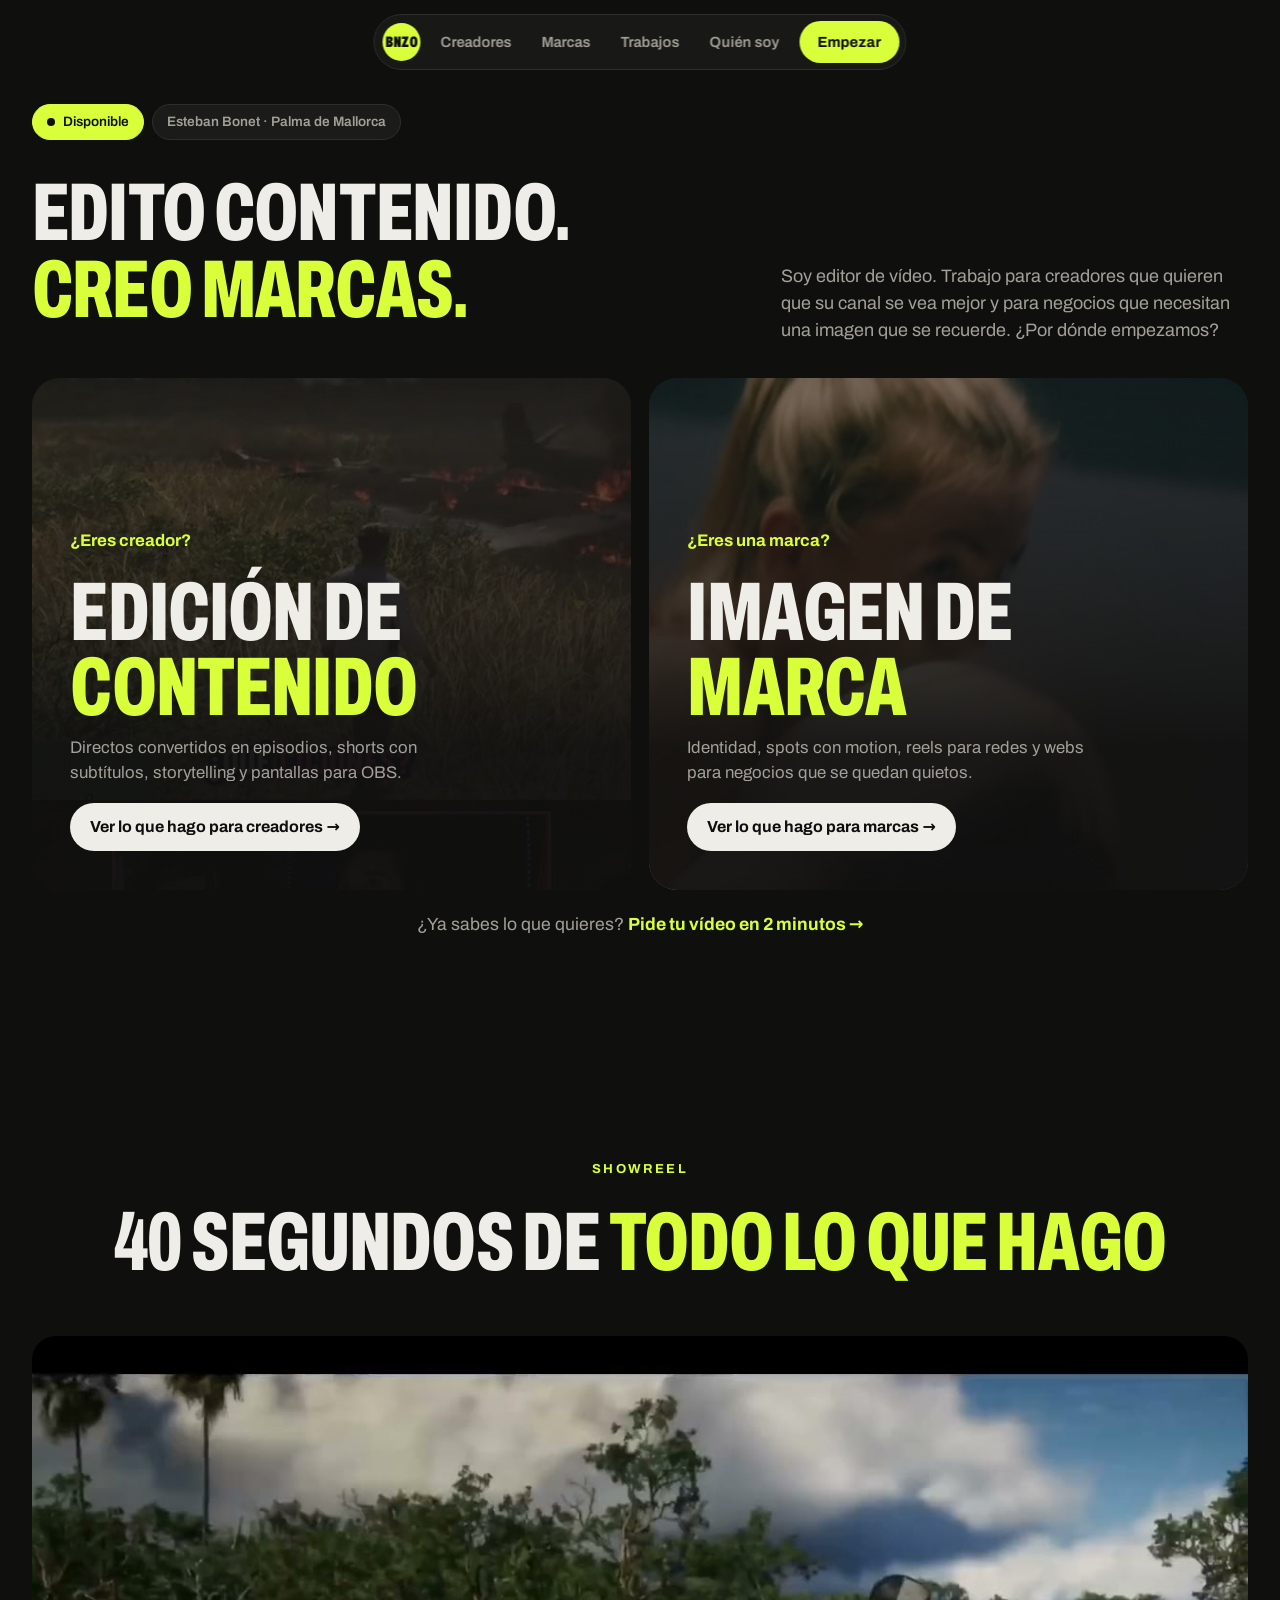
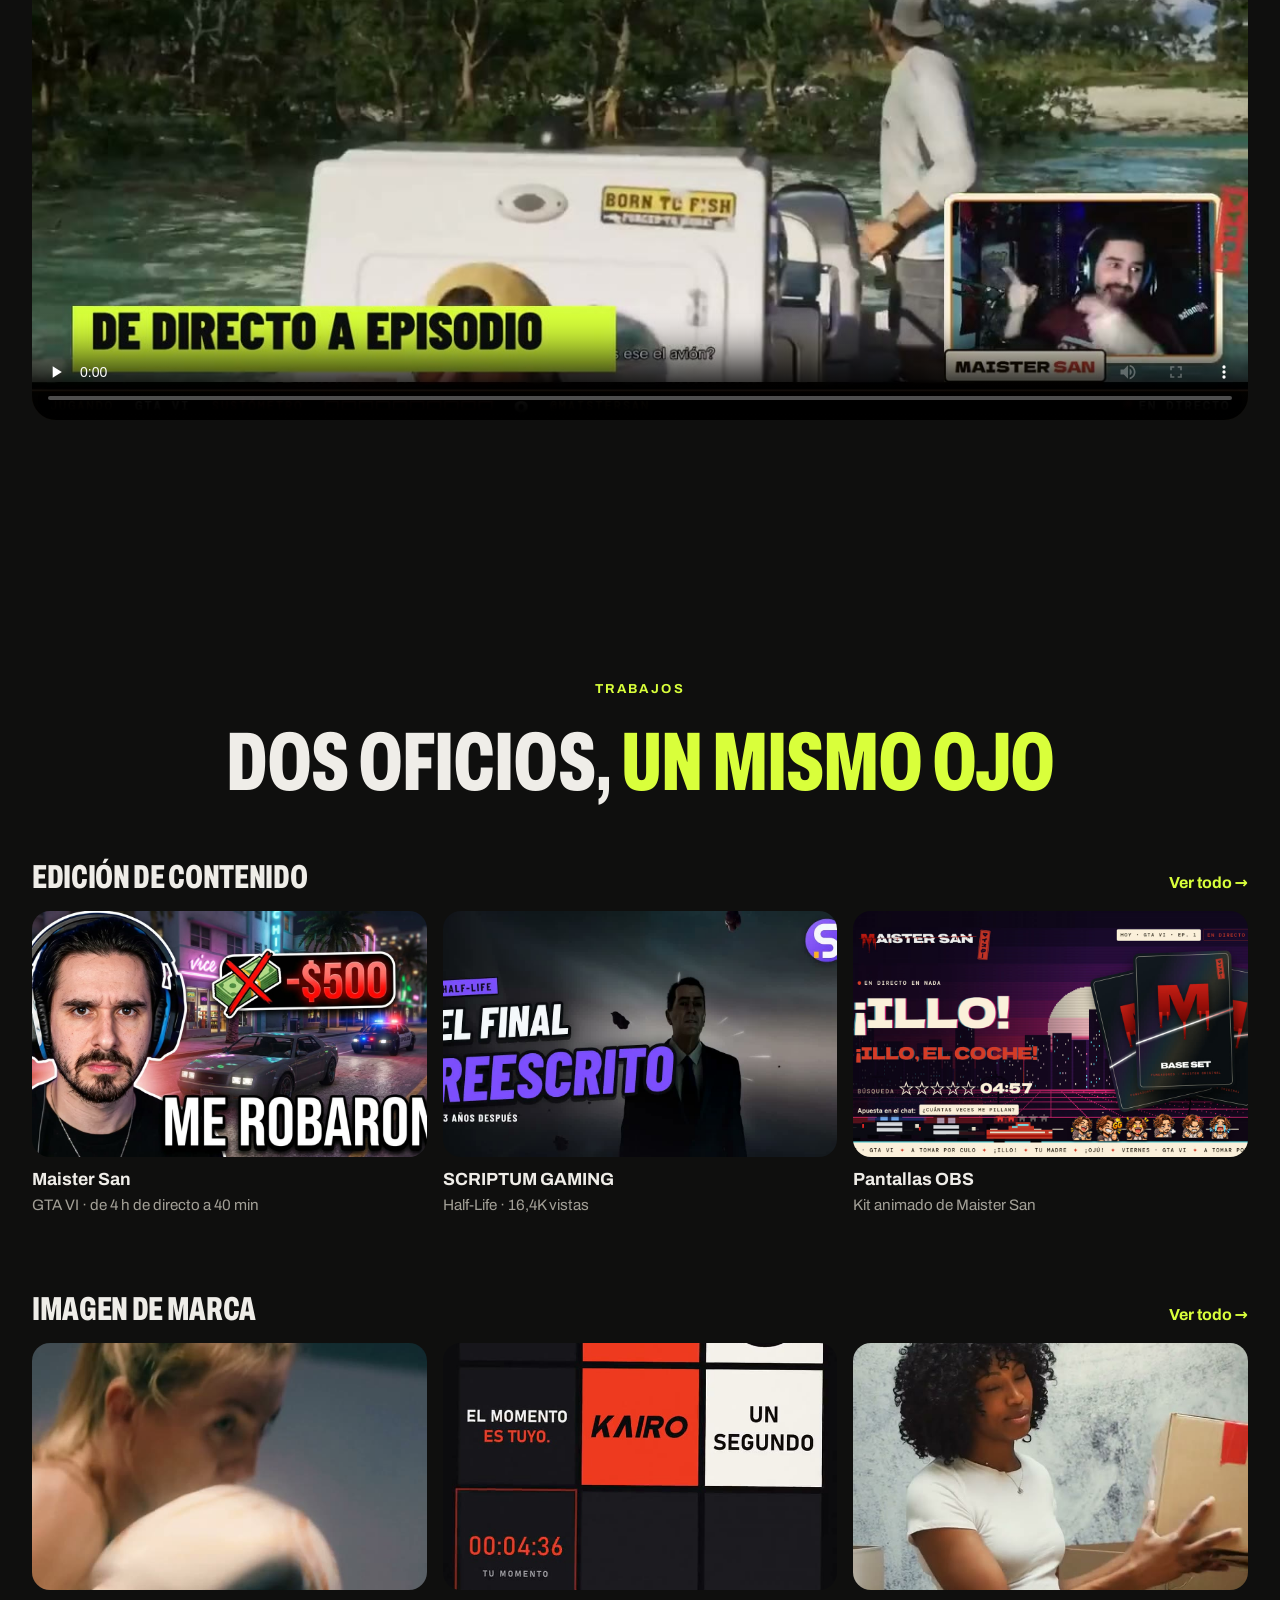
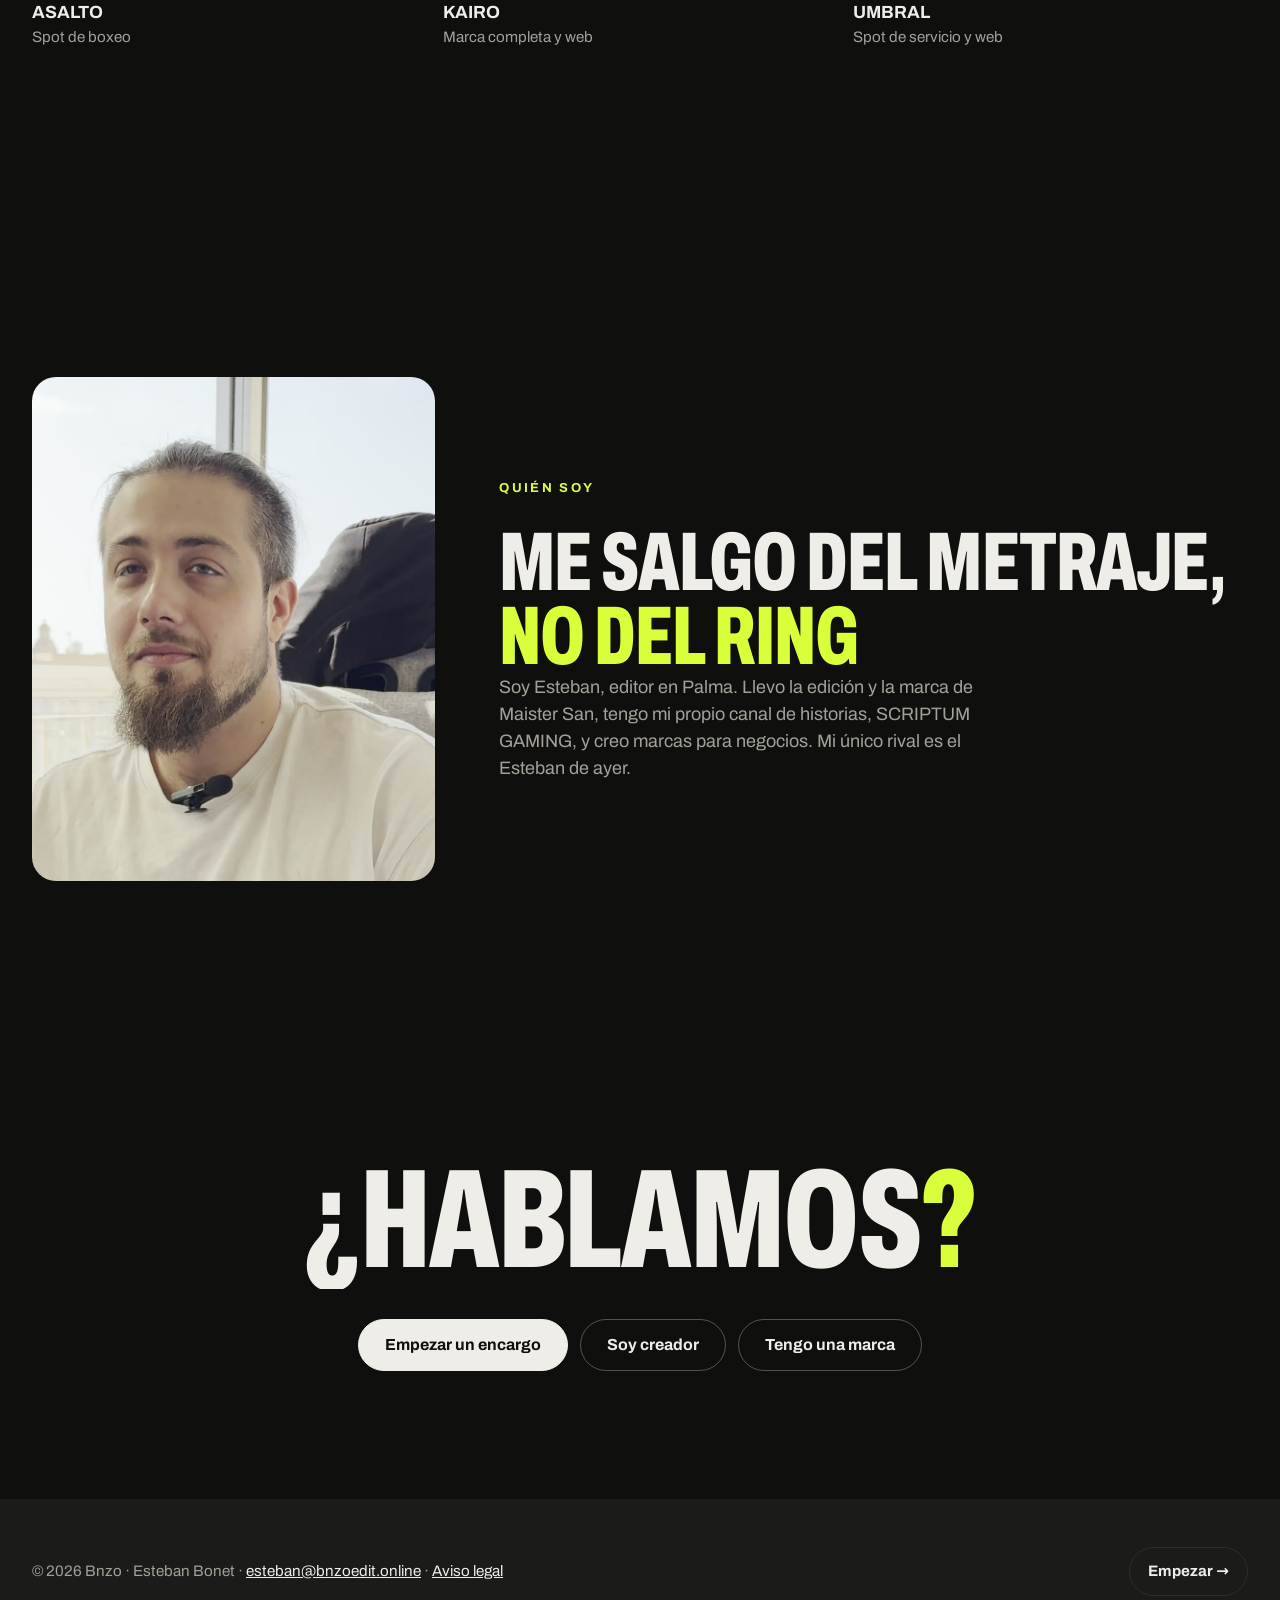
==== commit 0193151e: "Portada nueva: dos puertas, creadores y marcas" ====
--- a/index.html
+++ b/index.html
@@ -1,344 +1,138 @@
-<!doctype html>
-<html lang="es">
-<head>
-  <meta charset="utf-8">
-  <meta name="viewport" content="width=device-width,initial-scale=1">
-  <title>Bnzo · Marcas que no se quedan quietas</title>
-  <meta name="description" content="Bnzo es Esteban Bonet: creo marcas desde cero, despierto negocios que se han estancado y hago los vídeos que los mueven. Identidad y manual, spots con motion, vídeos de YouTube, shorts y contenido para redes.">
-  <meta name="theme-color" content="#0f0f0e">
-  <meta http-equiv="Content-Security-Policy" content="default-src 'self'; script-src 'self'; style-src 'self'; img-src 'self' data:; media-src 'self'; font-src 'self'; connect-src 'self'; frame-src 'none'; object-src 'none'; base-uri 'self'; form-action 'none'">
-  <link rel="preload" href="assets/archivo-latin.woff2" as="font" type="font/woff2" crossorigin>
-  <link rel="stylesheet" href="bnzo.css?v=20261107">
-  <script defer src="bnzo.js?v=20261107"></script>
-</head>
-<body>
-  <a class="skip" href="#contenido">Saltar al contenido</a>
-
-  <header class="bar">
-    <a class="wordmark" href="#inicio" aria-label="Bnzo, inicio">BNZO</a>
-    <nav aria-label="Principal">
-      <a href="#marca">Crea tu marca</a>
-      <a href="#servicios">Servicios</a>
-      <a href="#yo">Quién soy</a>
-      <a href="empezar/">Precios</a>
-      <a href="#contacto">Contacto</a>
-    </nav>
-  </header>
-
-  <main id="contenido">
-    <!-- Portada: tarjeta ácida sobre una pared de trabajos -->
-    <section id="inicio" class="hero" aria-labelledby="hero-title">
-      <div class="hero-wall" aria-hidden="true">
-        <video class="auto" muted loop playsinline preload="metadata" poster="assets/kairo-spot-poster.jpg" data-src="assets/kairo-spot.mp4"></video>
-        <video class="auto" muted loop playsinline preload="metadata" poster="assets/asalto-spot-poster.jpg" data-src="assets/asalto-spot.mp4"></video>
-        <video class="auto" muted loop playsinline preload="metadata" poster="assets/kairo-kit-poster.jpg" data-src="assets/kairo-kit.mp4"></video>
-      </div>
-      <div class="hero-card" data-reveal>
-        <h1 id="hero-title" class="hero-title">Marcas que no se quedan quietas</h1>
-        <div class="hero-body">
-          <ul class="hero-facts">
-            <li>Para marcas que empiezan</li>
-            <li>Para negocios que se han parado</li>
-            <li>Para creadores con canal</li>
-          </ul>
-          <p class="hero-sub">Soy Esteban, y Bnzo es mi estudio. Creo marcas desde cero, despierto las que se han estancado y hago los vídeos que las mueven: spots, YouTube, shorts y redes.</p>
-        </div>
-        <div class="hero-foot">
-          <span class="hero-credit">Bnzo · Esteban Bonet</span>
-          <a class="btn btn-dark" href="#marca">Crea tu marca conmigo</a>
-          <a class="link" href="#punto-de-partida">¿Por dónde empiezo?</a>
-        </div>
-      </div>
-    </section>
-
-    <!-- Dos puntos de partida -->
-    <section id="punto-de-partida" class="doors" aria-labelledby="doors-title">
-      <h2 id="doors-title" class="sr-only">Dos puntos de partida</h2>
-      <a class="door door-new" href="#marca" data-reveal>
-        <h3>Empiezas de&nbsp;cero&nbsp;<span aria-hidden="true">→</span></h3>
-        <p>Tienes una idea o un negocio recién abierto y nada que lo identifique. Creamos el nombre si hace falta, el logo, el manual, las redes y un spot para presentarlo.</p>
-      </a>
-      <a class="door door-stuck" href="#servicios" data-reveal>
-        <h3>Te has estancado&nbsp;<span aria-hidden="true">→</span></h3>
-        <p>Llevas años abierto, pero tu imagen se ha quedado atrás y tus redes no dicen nada. Ordenamos tu marca y te doy contenido cada mes: reels, shorts y vídeos de YouTube.</p>
-      </a>
-    </section>
-
-    <!-- Crea tu marca conmigo: el caso KAIRO -->
-    <section id="marca" class="case" aria-labelledby="case-title">
-      <div class="case-run">
-        <div class="case-stage">
-          <img class="case-ground" src="assets/kairo-spot-aro2.jpg" alt="" width="1080" height="1920">
-          <div class="case-track">
-            <div class="case-head" data-reveal>
-              <h2 id="case-title">Crea tu marca conmigo</h2>
-              <p>KAIRO no existe. La inventé de cero para enseñarte lo que recibe tu negocio: una idea, un logo construido, su manual, sus redes, su anuncio y sus objetos.</p>
-              <a class="btn case-cta" href="kairo/">Ver la web de KAIRO →</a>
-            </div>
-            <article class="case-card tone-a">
-              <img src="assets/kairo-manual-02.jpg" alt="Página del concepto de KAIRO: el aro y el impulso que lo cruza" width="1600" height="900" loading="lazy">
-              <div class="case-panel"><h3>La idea</h3><p>Kairós es el momento justo. Un aro para el tiempo y un impulso que lo cruza.</p></div>
-            </article>
-            <article class="case-card tone-b">
-              <img src="assets/kairo-manual-03.jpg" alt="Plano de construcción del símbolo con sus medidas y curvas" width="1600" height="900" loading="lazy">
-              <div class="case-panel"><h3>El logo, medido</h3><p>Aros de 78 y 56 unidades, cuerda a 32° y cursiva de 12°. Nada está a ojo.</p></div>
-            </article>
-            <article class="case-card tone-c">
-              <img src="assets/kairo-manual-05.jpg" alt="Las seis versiones del logo KAIRO sobre fondos distintos" width="1600" height="900" loading="lazy">
-              <div class="case-panel"><h3>El manual</h3><p>13 páginas: versiones, usos prohibidos, color, letra y voz. Y 24 archivos del logo.</p></div>
-            </article>
-            <article class="case-card tone-a">
-              <img src="assets/kairo-manual-11.jpg" alt="KAIRO aplicada en redes, tarjeta, cartel y camiseta" width="1600" height="900" loading="lazy">
-              <div class="case-panel"><h3>Las redes</h3><p>Perfil, publicaciones, historias y portadas de reel, todo con la misma plantilla.</p></div>
-            </article>
-            <article class="case-card tone-b">
-              <video class="auto" muted loop playsinline preload="none" poster="assets/kairo-spot-poster.jpg" data-src="assets/kairo-spot.mp4" aria-label="Spot de 15 segundos de KAIRO"></video>
-              <div class="case-panel"><h3>El anuncio</h3><p>Spot de 15 s a 120 BPM. Cada golpe cae en su fotograma, con música hecha para él.</p></div>
-            </article>
-            <article class="case-card tone-c">
-              <img src="assets/kairo-manual-12.jpg" alt="Gorra, funda de móvil, estuche y llavero con la marca KAIRO" width="1600" height="900" loading="lazy">
-              <div class="case-panel"><h3>Fuera de la pantalla</h3><p>Gorra, funda, estuche y llavero. La marca tiene que aguantar también en la mano.</p></div>
-            </article>
-          </div>
-        </div>
-      </div>
-
-      <div class="try wrap" aria-labelledby="try-title">
-        <figure class="try-stage" id="try-stage" data-bg="noche" data-reveal>
-          <img id="try-logo" src="assets/kairo_horizontal_oscuro.svg" alt="Logo KAIRO horizontal, versión para fondo oscuro" width="838" height="600">
-        </figure>
-        <div class="try-text" data-reveal>
-          <h2 id="try-title">Un logo para cada fondo</h2>
-          <p>Elige fondo y forma, y mira qué archivo del manual le toca. En una marca bien hecha nadie tiene que improvisar.</p>
-          <div class="try-group" role="group" aria-label="Fondo">
-            <button type="button" class="chip" data-bg="noche" aria-pressed="true">Noche</button>
-            <button type="button" class="chip" data-bg="hueso" aria-pressed="false">Hueso</button>
-            <button type="button" class="chip" data-bg="bermellon" aria-pressed="false">Bermellón</button>
-          </div>
-          <div class="try-group" role="group" aria-label="Forma">
-            <button type="button" class="chip" data-form="horizontal" aria-pressed="true">Horizontal</button>
-            <button type="button" class="chip" data-form="vertical" aria-pressed="false">Vertical</button>
-            <button type="button" class="chip" data-form="simbolo" aria-pressed="false">Símbolo</button>
-          </div>
-          <p class="try-file" aria-live="polite">Archivo: <span id="try-file">kairo_horizontal_oscuro.svg</span></p>
-        </div>
-      </div>
-
-      <div class="get wrap" aria-labelledby="get-title">
-        <div class="get-text" data-reveal>
-          <h2 id="get-title">Lo que recibes</h2>
-          <ul class="get-list">
-            <li data-reveal>La idea y el nombre, si aún no lo tienes, con el porqué escrito.</li>
-            <li data-reveal>El logo y su construcción, en horizontal, vertical y símbolo.</li>
-            <li data-reveal>El manual de marca en PDF: color, letra, versiones, voz y usos prohibidos.</li>
-            <li data-reveal>Los archivos en SVG y PNG para fondo claro, oscuro y a una tinta.</li>
-            <li data-reveal>El kit de redes: perfil, plantillas de publicación, historias y portadas.</li>
-            <li data-reveal>El spot de lanzamiento, con motion y música propia.</li>
-            <li data-reveal>Las aplicaciones: tarjeta, cartel, ropa y objetos.</li>
-            <li data-reveal>La web de la marca, con movimiento y hecha a medida, como la de KAIRO.</li>
-          </ul>
-          <div class="get-actions">
-            <a class="btn" href="mailto:esteban@bnzoedit.online?subject=Quiero%20crear%20mi%20marca&amp;body=Hola%20Esteban%2C%20mi%20negocio%20es%3A%20">Quiero mi marca</a>
-            <a class="link" href="kairo/">Visitar la web de KAIRO</a>
-            <a class="link" href="assets/KAIRO_manual_de_marca.pdf">Abrir el manual de KAIRO (PDF, 13 páginas)</a>
-          </div>
-        </div>
-        <figure class="get-media" data-reveal>
-          <video controls muted playsinline preload="none" poster="assets/kairo-proceso-poster.jpg" src="assets/kairo-proceso.mp4" aria-label="Reel «Esta marca no existe»: el proceso de KAIRO en 30 segundos"></video>
-          <figcaption>«Esta marca no existe»: el proceso entero en 30 segundos.</figcaption>
-        </figure>
-      </div>
-    </section>
-
-    <!-- Trabajos: índice pequeño, imagen grande -->
-    <section id="trabajos" class="work" aria-labelledby="work-title">
-      <div class="work-side">
-        <h2 id="work-title" data-reveal>Trabajos</h2>
-        <div class="work-index" role="tablist" aria-label="Elige un trabajo" aria-orientation="vertical" data-reveal>
-          <button type="button" role="tab" id="t-kairo" aria-selected="true" aria-controls="work-media" data-web="kairo/" data-video="assets/kairo-spot.mp4" data-poster="assets/kairo-spot-poster.jpg" data-note="Marca de demostración creada de cero: logo, manual, redes y spot."><span class="w-name">KAIRO</span><span class="w-tags">Marca · spot · redes</span></button>
-          <button type="button" role="tab" id="t-umbral" aria-selected="false" tabindex="-1" aria-controls="work-media" data-web="umbral/" data-video="assets/umbral-spot.mp4" data-poster="assets/umbral-spot-poster.jpg" data-note="Marca ficticia de mudanzas. Planos de Pexels (RDNE Stock project); marca y música propias."><span class="w-name">UMBRAL</span><span class="w-tags">Marca · spot de servicio</span></button>
-          <button type="button" role="tab" id="t-firme" aria-selected="false" tabindex="-1" aria-controls="work-media" data-web="firme/" data-video="assets/firme-spot.mp4" data-poster="assets/firme-spot-poster.jpg" data-note="Marca ficticia inmobiliaria. Planos de Pexels; marca y música propias."><span class="w-name">FIRME</span><span class="w-tags">Marca · spot de servicio</span></button>
-          <button type="button" role="tab" id="t-rato" aria-selected="false" tabindex="-1" aria-controls="work-media" data-web="rato/" data-video="assets/rato-spot.mp4" data-poster="assets/rato-spot-poster.jpg" data-note="Marca ficticia de cafetería. Planos de Pexels; marca y música propias."><span class="w-name">RATO</span><span class="w-tags">Marca · spot de servicio</span></button>
-          <button type="button" role="tab" id="t-asalto" aria-selected="false" tabindex="-1" aria-controls="work-media" data-video="assets/asalto-spot.mp4" data-poster="assets/asalto-spot-poster.jpg" data-note="Marca ficticia de boxeo. Planos de Pexels; música, marca y efectos propios."><span class="w-name">ASALTO</span><span class="w-tags">Spot · motion</span></button>
-          <button type="button" role="tab" id="t-eventos" aria-selected="false" tabindex="-1" aria-controls="work-media" data-video="assets/eventos-spot.mp4" data-poster="assets/eventos-spot-poster.jpg" data-note="Pieza propia para promotoras y salas: tipografía cinética a 160 BPM, música original."><span class="w-name">Eventos</span><span class="w-tags">Tipografía cinética</span></button>
-          <button type="button" role="tab" id="t-fisio" aria-selected="false" tabindex="-1" aria-controls="work-media" data-video="assets/fisiofamily-spot.mp4" data-poster="assets/fisiofamily-spot-poster.jpg" data-note="Marca ficticia de fisioterapia. Planos de Pexels (Kampus Production, Ekaterina Bolovtsova, Klaus Nielsen)."><span class="w-name">Fisiofamily</span><span class="w-tags">Spot horizontal</span></button>
-          <button type="button" role="tab" id="t-gym" aria-selected="false" tabindex="-1" aria-controls="work-media" data-video="assets/gimnasio-pata.mp4" data-poster="assets/gimnasio-pata-poster.jpg" data-note="Muestra de contenido orgánico para un gimnasio. Planos de Pexels; música «Pa Ta», de Infraction y Emerel Gray."><span class="w-name">Gimnasio</span><span class="w-tags">Contenido orgánico</span></button>
-          <button type="button" role="tab" id="t-yo" aria-selected="false" tabindex="-1" aria-controls="work-media" data-video="assets/sobre-mi.mp4" data-poster="assets/sobre-mi-poster.jpg" data-note="Mi presentación: vertical, con voz y subtítulos."><span class="w-name">Sobre mí</span><span class="w-tags">Short con voz</span></button>
-        </div>
-      </div>
-      <figure data-reveal class="work-media" id="work-media" role="tabpanel" aria-labelledby="t-kairo">
-        <video id="work-video" muted loop playsinline preload="metadata" poster="assets/kairo-spot-poster.jpg" src="assets/kairo-spot.mp4"></video>
-        <button type="button" class="sound" id="work-sound" aria-pressed="false">Activar sonido</button>
-        <figcaption><span id="work-note">Marca de demostración creada de cero: logo, manual, redes y spot.</span> <a class="work-web" id="work-web" href="kairo/">Ver la web de KAIRO →</a></figcaption>
-      </figure>
-    </section>
-
-    <!-- Servicios: una hoja de color por servicio -->
-    <section id="servicios" class="services" aria-labelledby="services-title">
-      <h2 id="services-title" class="wrap" data-reveal>Lo que hago</h2>
-      <div class="sheets">
-        <article data-reveal class="sheet s1">
-          <h3>Marca desde cero</h3>
-          <p>Nombre, logo, manual, colores, letra y plantillas de redes. Todo sale de una idea y todo encaja con todo.</p>
-          <img src="assets/kairo-manual-07.jpg" alt="Página de color del manual de KAIRO: noche, hueso y bermellón" width="1600" height="900" loading="lazy">
-        </article>
-        <article data-reveal class="sheet s2">
-          <h3>Contenido para redes</h3>
-          <p>Reels y carruseles cada mes, con tu marca. Grabas con el móvil lo que pasa en tu negocio y yo lo monto, lo animo y te lo dejo listo para publicar.</p>
-          <img src="assets/gimnasio-pata-poster.jpg" alt="Fotograma de la muestra de contenido para gimnasios" width="720" height="1280" loading="lazy">
-        </article>
-        <article data-reveal class="sheet s3">
-          <h3>Vídeos para YouTube</h3>
-          <p>Vídeos horizontales con guion, ritmo, rótulos y miniatura. Es lo que hago en mi propio canal, SCRIPTUM GAMING, así que sé lo que cuesta que alguien se quede hasta el final.</p>
-          <img class="pos-left" src="assets/scriptum-ep01.jpg" alt="Miniatura del episodio «La misma espada» de SCRIPTUM GAMING" width="1280" height="720" loading="lazy">
-        </article>
-        <article data-reveal class="sheet s4">
-          <h3>Shorts y clips</h3>
-          <p>Saco los mejores momentos de tus vídeos largos, directos o podcasts y los monto en vertical, con subtítulos, para Shorts, Reels y TikTok.</p>
-          <img src="assets/sobre-mi-poster.jpg" alt="Fotograma de un short vertical con subtítulos de Esteban" width="720" height="1280" loading="lazy">
-        </article>
-        <article data-reveal class="sheet s5">
-          <h3>Spots con motion</h3>
-          <p>Anuncios de 15 a 30 segundos con tipografía animada, efectos y música hecha para la pieza. Con tus grabaciones o con stock con licencia.</p>
-          <img src="assets/eventos-spot-poster.jpg" alt="Fotograma del spot de tipografía cinética para eventos" width="1280" height="720" loading="lazy">
-        </article>
-      </div>
-    </section>
-
-    <!-- Cómo trabajo: un verbo cada vez -->
-    <section id="proceso" class="verbs" aria-labelledby="verbs-title">
-      <h2 id="verbs-title" class="verbs-title">Cómo trabajo</h2>
-      <div class="verb">
-        <img src="assets/esteban-retrato.jpg" alt="Esteban en su mesa de trabajo" width="840" height="1050" loading="lazy">
-        <div class="verb-word"><h3>Escucho</h3></div>
-        <p class="verb-line" data-reveal>15 minutos de llamada: qué haces, a quién le hablas y qué quieres que sientan al verte.</p>
-      </div>
-      <div class="verb">
-        <img src="assets/kairo-manual-03.jpg" alt="Construcción geométrica del símbolo de KAIRO" width="1600" height="900" loading="lazy">
-        <div class="verb-word"><h3>Construyo</h3></div>
-        <p class="verb-line" data-reveal>Idea, logo y manual. Cada decisión tiene su porqué y queda por escrito.</p>
-      </div>
-      <div class="verb">
-        <img src="assets/kairo-kit-construccion.jpg" alt="Fotograma del logo de KAIRO animándose" width="720" height="1280" loading="lazy">
-        <div class="verb-word"><h3>Muevo</h3></div>
-        <p class="verb-line" data-reveal>La marca se anima: logo, rótulos, transiciones y un spot para presentarla.</p>
-      </div>
-      <div class="verb">
-        <img src="assets/kairo-kit-poster.jpg" alt="Cuadrícula de publicaciones de KAIRO en redes" width="720" height="1280" loading="lazy">
-        <div class="verb-word"><h3>Publico</h3></div>
-        <p class="verb-line" data-reveal>Te llevas el kit de redes listo y, si quieres, contenido cada mes en la misma línea.</p>
-      </div>
-    </section>
-
-    <!-- Quién soy: entre las cuerdas -->
-    <section id="yo" class="me" aria-labelledby="me-title">
-      <div class="ropes" aria-hidden="true"><span></span><span></span><span></span></div>
-      <figure class="me-photo">
-        <img src="assets/esteban-retrato.jpg" alt="Retrato de Esteban Bonet en su mesa de trabajo" width="840" height="1050" loading="lazy">
-      </figure>
-      <div class="me-text">
-        <h2 id="me-title" data-reveal>Rebelde, entre las cuerdas</h2>
-        <p class="me-lead" data-reveal>Soy curioso, apasionado y tengo una ambición que no me cabe en la mesa.</p>
-        <p data-reveal>Mi único rival es el Esteban de ayer. Cada proyecto tiene que ganarle al anterior, y no lo entrego hasta sentirme orgulloso de él.</p>
-        <p data-reveal>Soy rebelde con las ideas y formal con todo lo demás: contesto rápido, cumplo fechas y hago lo que digo. Me salgo de la plantilla, no del ring.</p>
-        <p data-reveal>Bnzo es mi salto. Dejo de ser solo editor para dedicarme a lo que quiero hacer: construir marcas. La primera es la mía.</p>
-      </div>
-    </section>
-
-    <!-- De dónde vengo: las piezas giran en un anillo; la de delante se reproduce -->
-    <section id="origen" class="log" aria-labelledby="log-title">
-      <div class="log-head">
-        <h2 id="log-title">De dónde vengo</h2>
-        <p>De editar reels con el móvil de otros a construir marcas enteras.</p>
-      </div>
-      <div class="orbit" id="orbit" aria-roledescription="carrusel" aria-label="Mi camino, de la primera pieza a la última">
-        <ol class="log-list">
-          <li class="log-item" data-video="assets/natur-final.mp4">
-            <figure class="log-card"><img src="assets/natur-poster.jpg" alt="Fotograma del borrador Natur: agua y naturaleza" width="720" height="1280" loading="lazy"></figure>
-            <div class="log-text">
-              <h3>Natur</h3>
-              <p class="log-role">Borrador · BNZOEDIT</p>
-              <p>Planos de agua y naturaleza montados al ritmo de la respiración, dejando que la imagen hable sola.</p>
-            </div>
-          </li>
-          <li class="log-item" data-video="assets/pulso-tren.mp4">
-            <figure class="log-card"><img src="assets/pulso-tren-poster.jpg" alt="Fotograma del borrador «El pulso invisible», trayectos en tren" width="720" height="1280" loading="lazy"></figure>
-            <div class="log-text">
-              <h3>El pulso invisible</h3>
-              <p class="log-role">Borrador · historia corta</p>
-              <p>Trayectos de tren convertidos en una historia con principio y final en menos de un minuto.</p>
-            </div>
-          </li>
-          <li class="log-item" data-video="assets/cafe-reel.mp4">
-            <figure class="log-card"><img src="assets/cafe-reel-poster.jpg" alt="Fotograma del reel para una cafetería" width="720" height="1280" loading="lazy"></figure>
-            <div class="log-text">
-              <h3>Café</h3>
-              <p class="log-role">Borrador · reel de negocio</p>
-              <p>Un reel para una cafetería, montado con planos de móvil.</p>
-            </div>
-          </li>
-          <li class="log-item" data-video="assets/barberia-reel.mp4">
-            <figure class="log-card"><img src="assets/barberia-reel-poster.jpg" alt="Fotograma del comercial para una barbería" width="720" height="1280" loading="lazy"></figure>
-            <div class="log-text">
-              <h3>Barbería</h3>
-              <p class="log-role">Borrador · comercial</p>
-              <p>Un comercial vertical para una barbería: el salto de editar momentos a vender un negocio.</p>
-            </div>
-          </li>
-          <li class="log-item">
-            <figure class="log-card"><img class="wide" src="assets/scriptum-ep01.jpg" alt="Miniatura de «La misma espada», primer episodio de SCRIPTUM GAMING" width="1280" height="720" loading="lazy"></figure>
-            <div class="log-text">
-              <h3>SCRIPTUM GAMING</h3>
-              <p class="log-role">27 de octubre · mi canal</p>
-              <p>Abrí mi propio canal de YouTube de lore de videojuegos. Ahí entreno guion, voz y montaje largo.</p>
-            </div>
-          </li>
-          <li class="log-item" data-video="assets/asalto-spot.mp4">
-            <figure class="log-card"><img src="assets/asalto-spot-poster.jpg" alt="Fotograma del spot de boxeo ASALTO" width="720" height="1280" loading="lazy"></figure>
-            <div class="log-text">
-              <h3>ASALTO</h3>
-              <p class="log-role">30 de octubre · spot</p>
-              <p>El spot de boxeo pasó por 14 versiones hasta la definitiva.</p>
-            </div>
-          </li>
-          <li class="log-item" data-video="assets/kairo-spot.mp4">
-            <figure class="log-card"><img src="assets/kairo-spot-poster.jpg" alt="Cierre del spot de KAIRO con su eslogan" width="720" height="1280" loading="lazy"></figure>
-            <div class="log-text">
-              <h3>KAIRO</h3>
-              <p class="log-role">30 de octubre · marca</p>
-              <p>Spot, kit de redes y manual de 13 páginas en el mismo día.</p>
-            </div>
-          </li>
-          <li class="log-item" data-video="assets/kairo-proceso.mp4">
-            <figure class="log-card"><img src="assets/kairo-proceso-poster.jpg" alt="Portada del reel «Esta marca no existe»" width="720" height="1280" loading="lazy"></figure>
-            <div class="log-text">
-              <h3>Bnzo</h3>
-              <p class="log-role">31 de octubre · el salto</p>
-              <p>Quito el «edit» del nombre. A partir de aquí, Bnzo hace marcas. La siguiente puede ser la tuya.</p>
-            </div>
-          </li>
-        </ol>
-      </div>
-    </section>
-
-    <!-- Contacto -->
-    <section id="contacto" class="contact" aria-labelledby="contact-title">
-      <h2 id="contact-title" class="contact-lead">¿Empiezas o te has estancado? Cuéntamelo y lo hablamos en 15 minutos.</h2>
-      <a class="contact-mail" href="mailto:esteban@bnzoedit.online?subject=Hablemos%20de%20mi%20marca">esteban@<wbr>bnzoedit.online</a>
-      <div class="contact-foot">
-        <p><a href="empezar/">¿Ya sabes lo que quieres? Mira precios y haz tu encargo →</a></p>
-        <p><a href="https://wa.me/34656913425?text=Hola%20Esteban%2C%20vi%20tu%20web%20y%20quiero%20hablar%20de%20mi%20marca." target="_blank" rel="noopener noreferrer">WhatsApp</a></p>
-        <p><a href="https://www.instagram.com/bnzoedit" target="_blank" rel="noopener noreferrer">Instagram</a> · <a href="https://www.youtube.com/@scriptumgaming" target="_blank" rel="noopener noreferrer">YouTube: SCRIPTUM GAMING</a> · <a href="https://www.tiktok.com/@recortia_" target="_blank" rel="noopener noreferrer">Recortia</a></p>
-      </div>
-    </section>
-  </main>
-
-  <footer class="foot">
-    <p class="foot-mark" aria-hidden="true">BNZO</p>
-    <div class="foot-row">
-      <p>© 2026 Esteban Bonet. KAIRO, ASALTO y Fisiofamily son marcas de demostración.</p>
-      <p><a href="legal.html#aviso-legal">Aviso legal</a> · <a href="legal.html#privacidad">Privacidad</a> · <a href="legal.html#cookies">Cookies</a></p>
-    </div>
-  </footer>
-</body>
-</html>
+<!doctype html>
+<html lang="es" class="no-js">
+<head>
+<meta charset="utf-8">
+<meta name="viewport" content="width=device-width,initial-scale=1">
+<title>Bnzo · Esteban Bonet · Edición de contenido e imagen de marca</title>
+<meta name="description" content="Esteban Bonet, editor de vídeo en Palma. Edición de contenido para creadores de YouTube y Twitch, e imagen de marca para negocios: identidad, spots, webs y motion.">
+<meta name="theme-color" content="#0f0f0e">
+<link rel="preload" href="assets/archivo-latin.woff2" as="font" type="font/woff2" crossorigin>
+<link rel="stylesheet" href="creadores/creadores.css">
+<link rel="stylesheet" href="hub.css">
+</head>
+<body>
+<a class="skip" href="#main">Saltar al contenido</a>
+
+<nav class="nav" aria-label="Principal">
+  <a class="logo" href="#inicio" aria-label="Bnzo, inicio">BNZO</a>
+  <ul>
+    <li><a href="creadores/">Creadores</a></li>
+    <li><a href="marcas/">Marcas</a></li>
+    <li><a href="#trabajos">Trabajos</a></li>
+    <li><a href="#yo">Quién soy</a></li>
+  </ul>
+  <a class="cta" href="empezar/">Empezar</a>
+</nav>
+
+<main id="main">
+<!-- Portada: las dos puertas -->
+<section class="hub-hero" id="inicio" aria-labelledby="hub-title">
+  <div class="wrap">
+    <header class="hub-head">
+      <div class="chips"><span class="chip on"><span class="dot" aria-hidden="true"></span>Disponible</span><span class="chip">Esteban Bonet · Palma de Mallorca</span></div>
+      <h1 id="hub-title" class="t-xl ml" aria-label="Edito contenido y creo imagen de marca">
+        <span class="ln" aria-hidden="true"><span>Edito contenido.</span></span>
+        <span class="ln" aria-hidden="true"><span class="acid">Creo marcas.</span></span>
+      </h1>
+      <p class="lead">Soy editor de vídeo. Trabajo para creadores que quieren que su canal se vea mejor y para negocios que necesitan una imagen que se recuerde. ¿Por dónde empezamos?</p>
+    </header>
+
+    <div class="doors">
+      <a class="door rv" href="creadores/">
+        <video src="assets/short-narco.mp4" poster="assets/short-narco.jpg" muted loop playsinline preload="none" data-auto aria-hidden="true"></video>
+        <span class="door-body">
+          <span class="door-q">¿Eres creador?</span>
+          <span class="door-t t-l">Edición de <span class="acid">contenido</span></span>
+          <span class="door-d">Directos convertidos en episodios, shorts con subtítulos, storytelling y pantallas para OBS.</span>
+          <span class="door-go">Ver lo que hago para creadores →</span>
+        </span>
+      </a>
+      <a class="door rv" href="marcas/">
+        <video src="assets/asalto-spot.mp4" poster="assets/asalto-spot-poster.jpg" muted loop playsinline preload="none" data-auto aria-hidden="true"></video>
+        <span class="door-body">
+          <span class="door-q">¿Eres una marca?</span>
+          <span class="door-t t-l">Imagen de <span class="acid">marca</span></span>
+          <span class="door-d">Identidad, spots con motion, reels para redes y webs para negocios que se quedan quietos.</span>
+          <span class="door-go">Ver lo que hago para marcas →</span>
+        </span>
+      </a>
+    </div>
+    <p class="hub-start rv">¿Ya sabes lo que quieres? <a href="empezar/">Pide tu vídeo en 2 minutos →</a></p>
+  </div>
+</section>
+
+<!-- Showreel -->
+<section aria-labelledby="reel-title">
+  <div class="wrap">
+    <header class="head rv">
+      <p class="eyebrow">Showreel</p>
+      <h2 id="reel-title" class="t-l">40 segundos de <span class="acid">todo lo que hago</span></h2>
+    </header>
+    <figure class="showreel rv">
+      <video src="assets/showreel.mp4" poster="assets/showreel-poster.jpg" controls playsinline preload="none" aria-label="Showreel de Bnzo: directos, shorts, storytelling, pantallas de OBS y spots, 37 segundos"></video>
+    </figure>
+  </div>
+</section>
+
+<!-- Trabajos: dos estanterías con el mismo diseño -->
+<section id="trabajos" aria-labelledby="work-title">
+  <div class="wrap">
+    <header class="head rv">
+      <p class="eyebrow">Trabajos</p>
+      <h2 id="work-title" class="t-l">Dos oficios, <span class="acid">un mismo ojo</span></h2>
+    </header>
+
+    <div class="shelf rv">
+      <div class="shelf-head"><h3 class="t-m">Edición de contenido</h3><a href="creadores/">Ver todo →</a></div>
+      <div class="shelf-row">
+        <a class="tile-s" href="https://www.youtube.com/watch?v=fj8B8vjZEvA" target="_blank" rel="noopener"><img src="assets/maister-ep01.jpg" alt="" loading="lazy" width="1280" height="720"><span><b>Maister San</b>GTA VI · de 4 h de directo a 40 min</span></a>
+        <a class="tile-s" href="https://youtu.be/gr6xxASaUQM" target="_blank" rel="noopener"><img src="assets/scriptum-halflife.jpg" alt="" loading="lazy" width="1280" height="720"><span><b>SCRIPTUM GAMING</b>Half-Life · 16,4K vistas</span></a>
+        <a class="tile-s" href="creadores/#packs"><img src="assets/maister-obs-gta.jpg" alt="" loading="lazy" width="1280" height="720"><span><b>Pantallas OBS</b>Kit animado de Maister San</span></a>
+      </div>
+    </div>
+
+    <div class="shelf rv">
+      <div class="shelf-head"><h3 class="t-m">Imagen de marca</h3><a href="marcas/">Ver todo →</a></div>
+      <div class="shelf-row">
+        <a class="tile-s" href="marcas/#trabajos"><img src="assets/asalto-spot-poster.jpg" alt="" loading="lazy" width="720" height="1280"><span><b>ASALTO</b>Spot de boxeo</span></a>
+        <a class="tile-s" href="kairo/"><img src="assets/kairo-kit-poster.jpg" alt="" loading="lazy" width="1280" height="720"><span><b>KAIRO</b>Marca completa y web</span></a>
+        <a class="tile-s" href="umbral/"><img src="assets/umbral-spot-poster.jpg" alt="" loading="lazy" width="720" height="1280"><span><b>UMBRAL</b>Spot de servicio y web</span></a>
+      </div>
+    </div>
+  </div>
+</section>
+
+<!-- Quién soy -->
+<section id="yo" aria-labelledby="me-title">
+  <div class="wrap me rv">
+    <img src="assets/esteban-retrato.jpg" alt="Esteban Bonet" loading="lazy" width="600" height="750">
+    <div>
+      <p class="eyebrow">Quién soy</p>
+      <h2 id="me-title" class="t-l">Me salgo del metraje, <span class="acid">no del ring</span></h2>
+      <p class="lead">Soy Esteban, editor en Palma. Llevo la edición y la marca de Maister San, tengo mi propio canal de historias, SCRIPTUM GAMING, y creo marcas para negocios. Mi único rival es el Esteban de ayer.</p>
+    </div>
+  </div>
+</section>
+
+<!-- Empezar -->
+<section class="hub-cta" aria-labelledby="cta-title">
+  <div class="wrap">
+    <h2 id="cta-title" class="t-xl ml" aria-label="¿Hablamos?"><span class="ln" aria-hidden="true"><span>¿Hablamos<span class="acid">?</span></span></span></h2>
+    <div class="actions">
+      <a class="btn solid mag" href="empezar/"><span>Empezar un encargo</span></a>
+      <a class="btn mag" href="creadores/#contacto"><span>Soy creador</span></a>
+      <a class="btn mag" href="marcas/#contacto"><span>Tengo una marca</span></a>
+    </div>
+  </div>
+</section>
+</main>
+
+<footer>
+  <div class="wrap">
+    <p>© 2026 Bnzo · Esteban Bonet · <a href="mailto:esteban@bnzoedit.online">esteban@bnzoedit.online</a> · <a href="legal.html">Aviso legal</a></p>
+    <a class="biz" href="empezar/">Empezar →</a>
+  </div>
+</footer>
+<script src="creadores/creadores.js"></script>
+</body>
+</html>
--- a/creadores/creadores.css
+++ b/creadores/creadores.css
@@ -0,0 +1,298 @@
+/* Bnzo · web para creadores (demo 26-11-2026). Inspiración: estructura de eliesite.com; marca Bnzo «entre las cuerdas».
+   Presets adaptados de E:\ANIPULSO\plantillas-web: menú en píldora, máscara de líneas, doble marquesina, rejilla de focos,
+   contador rodillo, acordeón con muelle y botón magnético. Sin estilos en línea (CSP de la web real). */
+@font-face{font-family:'Archivo';font-style:normal;font-weight:100 900;font-stretch:62% 125%;font-display:swap;src:url(../assets/archivo-latin-ext.woff2) format('woff2');unicode-range:U+0100-02BA,U+02BD-02C5,U+02C7-02CC,U+02CE-02D7,U+02DD-02FF,U+0304,U+0308,U+0329,U+1D00-1DBF,U+1E00-1E9F,U+1EF2-1EFF,U+2020,U+20A0-20AB,U+20AD-20C4,U+2113,U+2C60-2C7F,U+A720-A7FF}
+@font-face{font-family:'Archivo';font-style:normal;font-weight:100 900;font-stretch:62% 125%;font-display:swap;src:url(../assets/archivo-latin.woff2) format('woff2');unicode-range:U+0000-00FF,U+0131,U+0152-0153,U+02BB-02BC,U+02C6,U+02DA,U+02DC,U+0304,U+0308,U+0329,U+2000-206F,U+20AC,U+2122,U+2191,U+2193,U+2212,U+2215,U+FEFF,U+FFFD}
+:root{
+  --noche:#0f0f0e; --grafito:#1b1b19; --grafito-2:#242421; --linea:#2e2e2a;
+  --tiza:#efede8; --ceniza:#a3a097; --acido:#d9ff3b; --acido-2:#c6ee1c;
+  --m:clamp(16px,2.5vw,32px); --max:1240px;
+  --ease-out:cubic-bezier(.16,1,.3,1); --ease-spring:cubic-bezier(.34,1.56,.64,1);
+}
+*{margin:0;padding:0;box-sizing:border-box}
+html{scroll-behavior:smooth;scroll-padding-top:96px}
+body{font-family:'Archivo',system-ui,sans-serif;background:var(--noche);color:var(--tiza);line-height:1.5;-webkit-font-smoothing:antialiased;overflow-x:hidden}
+img,video{display:block;max-width:100%;height:auto}
+a{color:inherit}
+:focus-visible{outline:3px solid var(--acido);outline-offset:3px;border-radius:6px}
+.skip{position:absolute;left:-999px;top:8px;background:var(--acido);color:var(--noche);padding:10px 16px;border-radius:999px;font-weight:700;z-index:99}
+.skip:focus{left:8px}
+.wrap{width:min(var(--max),100% - 2*var(--m));margin-inline:auto}
+.sr{position:absolute;width:1px;height:1px;overflow:hidden;clip:rect(0 0 0 0);white-space:nowrap}
+
+/* Titulares: Archivo estrecho, 800, mayúsculas */
+.t-xl,.t-l,.t-m{padding-top:.14em;font-weight:800;font-stretch:62%;text-transform:uppercase;letter-spacing:-.01em;line-height:.9}
+.t-xl{font-size:clamp(4.2rem,11vw,9.5rem)}
+.t-l{font-size:clamp(2.8rem,6.5vw,5.6rem)}
+.t-m{font-size:clamp(1.6rem,2.6vw,2.2rem);line-height:1}
+.acid{color:var(--acido)}
+.eyebrow{display:inline-block;font-size:.8125rem;font-weight:700;letter-spacing:.18em;text-transform:uppercase;color:var(--acido);margin-bottom:14px}
+.lead{color:var(--ceniza);font-size:clamp(1.125rem,1.4vw,1.25rem);max-width:52ch}
+.head{text-align:center;margin-bottom:clamp(32px,5vw,56px)}
+.head .lead{margin:18px auto 0}
+section{padding-block:clamp(72px,10vw,140px);position:relative}
+
+/* Menú en píldora flotante */
+.nav{position:fixed;top:14px;left:50%;translate:-50% 0;z-index:50;display:flex;align-items:center;gap:6px;padding:6px 6px 6px 8px;border-radius:999px;
+  background:color-mix(in srgb,var(--grafito) 78%,transparent);border:1px solid var(--linea);backdrop-filter:blur(14px);-webkit-backdrop-filter:blur(14px);max-width:calc(100% - 24px)}
+.nav .logo{display:grid;place-items:center;width:38px;height:38px;border-radius:50%;background:var(--acido);color:var(--noche);font-weight:900;font-stretch:62%;font-size:.95rem;text-decoration:none;letter-spacing:.02em}
+.nav ul{display:flex;list-style:none;gap:2px}
+.nav ul a{display:block;padding:9px 14px;border-radius:999px;text-decoration:none;font-size:.92rem;font-weight:600;color:var(--ceniza);transition:color .2s,background .2s}
+.nav ul a:hover,.nav ul a[aria-current]{color:var(--tiza);background:var(--grafito-2)}
+.nav .cta{padding:10px 18px;border-radius:999px;background:var(--acido);color:var(--noche);font-weight:700;font-size:.92rem;text-decoration:none;white-space:nowrap}
+.nav .cta:hover{background:var(--acido-2)}
+
+/* Botones (botón magnético con relleno) */
+.btn{position:relative;display:inline-flex;align-items:center;gap:10px;min-height:52px;padding:0 26px;border-radius:999px;font:700 1rem 'Archivo',sans-serif;text-decoration:none;cursor:pointer;
+  border:1px solid color-mix(in srgb,var(--tiza) 30%,transparent);background:none;color:var(--tiza);overflow:hidden;isolation:isolate;transition:transform .5s var(--ease-out),color .3s}
+.btn span{position:relative;z-index:1;transition:transform .5s var(--ease-out)}
+.btn::before{content:"";position:absolute;left:var(--x,50%);top:var(--y,50%);width:0;aspect-ratio:1;border-radius:50%;background:var(--acido);translate:-50% -50%;transition:width .55s var(--ease-out);z-index:0}
+.btn:hover::before,.btn:focus-visible::before{width:260%}
+.btn:hover,.btn:focus-visible{color:var(--noche)}
+.btn.solid{background:var(--tiza);color:var(--noche);border-color:var(--tiza)}
+.btn:active{scale:.97}
+
+/* Portada */
+.hero{min-height:100svh;display:grid;align-items:center;padding-top:110px;padding-bottom:60px;overflow:hidden}
+.hero::before{content:"";position:absolute;inset:auto -10% -30% 30%;height:80%;background:radial-gradient(closest-side,color-mix(in srgb,var(--acido) 13%,transparent),transparent);pointer-events:none}
+.hero .wrap{display:grid;grid-template-columns:1.1fr .9fr;gap:clamp(24px,4vw,64px);align-items:center}
+.chips{display:flex;flex-wrap:wrap;gap:8px;margin-bottom:22px}
+.chip{display:inline-flex;align-items:center;gap:8px;padding:7px 14px;border-radius:999px;background:var(--grafito);border:1px solid var(--linea);font-size:.85rem;font-weight:600;color:var(--ceniza)}
+.chip.on{color:var(--noche);background:var(--acido);border-color:var(--acido)}
+.dot{width:8px;height:8px;border-radius:50%;background:var(--noche);animation:pulse 1.8s ease-in-out infinite}
+@keyframes pulse{50%{opacity:.35}}
+.hero h1{margin-bottom:22px}
+.ml .ln{display:block;overflow:hidden;padding-bottom:.04em}
+.ml .ln>span{display:block;transform:translateY(105%);transition:transform 1.1s var(--ease-out)}
+.ml .ln:nth-child(2)>span{transition-delay:.11s}
+.ml .ln:nth-child(3)>span{transition-delay:.22s}
+.ml.in .ln>span,.no-js .ml .ln>span{transform:none}
+.facts{display:flex;flex-wrap:wrap;gap:22px;margin:26px 0 32px;color:var(--ceniza);font-size:.95rem}
+.facts b{color:var(--acido);font-weight:800;font-size:1.15rem;margin-right:4px}
+.actions{display:flex;flex-wrap:wrap;gap:12px}
+
+/* Vídeo de presentación entre las cuerdas */
+.stage{position:relative;display:grid;place-items:center;min-height:560px}
+.ropes{position:absolute;inset:0;display:grid;align-content:center;gap:clamp(70px,9vw,120px);pointer-events:none}
+.ropes i{display:block;height:4px;border-radius:4px;background:var(--acido);box-shadow:0 0 22px color-mix(in srgb,var(--acido) 45%,transparent);margin-left:-4%;margin-right:-60%;rotate:-4deg;opacity:.9}
+.manifest .ropes i{margin-inline:-10%}
+.ropes i:nth-child(2){rotate:-2deg;opacity:.7}
+.ropes i:nth-child(3){rotate:0deg;opacity:.5}
+.reel{position:relative;width:min(320px,78vw);aspect-ratio:9/16;border-radius:26px;overflow:hidden;background:var(--grafito);border:1px solid var(--linea);box-shadow:0 40px 90px -30px #000;z-index:1;rotate:2deg}
+.reel video{width:100%;height:100%;object-fit:cover}
+.reel .play{position:absolute;inset:0;display:grid;place-items:center;background:linear-gradient(transparent 55%,rgb(0 0 0/.6));border:0;cursor:pointer;color:var(--tiza)}
+.reel .play .pb{display:grid;place-items:center;width:74px;height:74px;border-radius:50%;background:color-mix(in srgb,var(--noche) 55%,transparent);backdrop-filter:blur(8px);border:1px solid rgb(255 255 255/.25)}
+.reel .play .pb::before{content:"";border-left:20px solid var(--tiza);border-block:13px solid transparent;margin-left:5px}
+.reel .tag{position:absolute;left:14px;bottom:14px;font-size:.85rem;font-weight:700;padding:6px 12px;border-radius:999px;background:var(--acido);color:var(--noche)}
+.reel.playing .play{opacity:0}
+.tool{position:absolute;z-index:2;padding:9px 14px;border-radius:14px;background:var(--grafito);border:1px solid var(--linea);font-size:.85rem;font-weight:700;box-shadow:0 14px 30px -12px #000;animation:float 6s ease-in-out infinite}
+.tool small{display:block;color:var(--ceniza);font-weight:500;font-size:.8125rem}
+.tool.t1{left:2%;top:14%}.tool.t2{right:0;top:24%;animation-delay:-2s}.tool.t3{left:6%;bottom:16%;animation-delay:-4s}.tool.t4{right:4%;bottom:8%;animation-delay:-1s}
+@keyframes float{50%{translate:0 -10px}}
+
+/* Doble marquesina cruzada */
+.cross{position:relative;height:360px;overflow:hidden;padding:0}
+.band{position:absolute;left:-10%;width:120%;top:50%;padding:16px 0;white-space:nowrap;font-weight:800;font-stretch:62%;text-transform:uppercase;font-size:clamp(1.5rem,3.6vw,2.6rem);letter-spacing:.01em}
+.band.b1{top:24%;background:var(--acido);color:var(--noche);translate:0 -50%;rotate:-3.5deg}
+.band.b2{top:76%;background:var(--grafito-2);color:var(--tiza);translate:0 -50%;rotate:3deg}
+.row{display:inline-flex;gap:2.2rem;will-change:transform}
+.row span::after{content:"✦";margin-left:2.2rem;opacity:.6}
+
+/* Showreel */
+.showreel{border-radius:24px;overflow:hidden;background:#000;aspect-ratio:16/9}
+.showreel video{width:100%;height:100%;object-fit:cover}
+
+/* Mi trabajo */
+.work{display:grid;grid-template-columns:repeat(6,1fr);gap:18px}
+.card{grid-column:span 3;display:flex;flex-direction:column;gap:12px;text-decoration:none;color:inherit;background:none;border:0;text-align:left;font:inherit;cursor:pointer}
+.card.big{grid-column:1/-1}
+.card .thumb{position:relative;aspect-ratio:16/9;border-radius:20px;overflow:hidden;background:var(--grafito);border:1px solid var(--linea)}
+.card .thumb img{width:100%;height:100%;object-fit:cover;transition:transform .8s var(--ease-out)}
+.card:hover .thumb img{transform:scale(1.04)}
+.card .badge{position:absolute;left:14px;top:14px;display:inline-flex;gap:8px;align-items:center;padding:6px 12px;border-radius:999px;background:color-mix(in srgb,var(--noche) 70%,transparent);backdrop-filter:blur(8px);font-size:.8125rem;font-weight:700}
+.card .badge b{color:var(--acido)}
+.card .pl{position:absolute;right:16px;bottom:16px;display:grid;place-items:center;width:56px;height:56px;border-radius:50%;background:var(--acido);transition:scale .4s var(--ease-spring)}
+.card .pl::before{content:"";border-left:16px solid var(--noche);border-block:10px solid transparent;margin-left:4px}
+.card:hover .pl{scale:1.1}
+.card h3{font-size:clamp(1.1rem,1.6vw,1.35rem);font-weight:700;line-height:1.25}
+.card .meta{color:var(--ceniza);font-size:.9rem}
+.card.wip .thumb::after{content:"En montaje";position:absolute;inset:auto 14px 14px auto;padding:6px 12px;border-radius:999px;background:var(--tiza);color:var(--noche);font-size:.8125rem;font-weight:800}
+
+/* Bento de servicios (rejilla de focos) */
+.bento{display:grid;grid-template-columns:repeat(12,1fr);gap:14px}
+.tile{position:relative;grid-column:span 6;border-radius:24px;padding:1px;background:radial-gradient(320px circle at var(--x,-999px) var(--y,-999px),var(--acido),var(--linea) 70%)}
+.tile:nth-child(1){grid-column:span 7}.tile:nth-child(2){grid-column:span 5}.tile:nth-child(3){grid-column:span 5}.tile:nth-child(4){grid-column:span 7}
+.tile>div{height:100%;border-radius:23px;padding:clamp(22px,2.6vw,34px);background:radial-gradient(420px circle at var(--x,-999px) var(--y,-999px),color-mix(in srgb,var(--acido) 7%,var(--grafito)),var(--grafito) 70%);display:flex;flex-direction:column;gap:12px;min-height:340px}
+.tags{display:flex;flex-wrap:wrap;gap:6px}
+.tags span{font-size:.8125rem;font-weight:700;padding:5px 10px;border-radius:999px;background:var(--grafito-2);color:var(--ceniza)}
+.tile p{color:var(--ceniza);max-width:46ch}
+.price{margin-top:auto;display:flex;justify-content:space-between;align-items:baseline;gap:12px;padding-top:18px}
+.price b{font-weight:800;font-stretch:62%;font-size:1.7rem;color:var(--acido)}
+.price small{color:var(--ceniza)}
+.demo{position:relative;flex:1;min-height:120px;display:grid;place-items:center}
+/* demo 1: línea de tiempo con cabezal */
+.tl{width:100%;display:grid;gap:8px}
+.tl .trk{display:flex;gap:4px;height:22px}
+.tl .trk i{border-radius:5px;background:var(--grafito-2)}
+.tl .trk.v i{background:color-mix(in srgb,var(--acido) 55%,var(--grafito-2))}
+.tl .trk.a i{background:#3c3c36;height:14px;align-self:center}
+.tl .lbl{display:flex;justify-content:space-between;font-size:.8125rem;color:var(--ceniza);font-variant-numeric:tabular-nums}
+.tl .head-line{position:absolute;top:0;bottom:22px;width:2px;background:var(--acido);box-shadow:0 0 12px var(--acido);animation:scan 6s linear infinite}
+@keyframes scan{from{left:0}to{left:100%}}
+/* demo 2: móvil con subtítulos palabra a palabra */
+.phone{width:138px;aspect-ratio:9/16;border-radius:22px;border:2px solid var(--linea);overflow:hidden;position:relative;background:#000}
+.phone img{width:100%;height:100%;object-fit:cover;opacity:.75}
+.phone .cap{position:absolute;left:8px;right:8px;bottom:26%;text-align:center;font-weight:900;font-stretch:62%;text-transform:uppercase;font-size:1.05rem;line-height:1.05;text-shadow:0 2px 0 #000}
+.phone .cap span{opacity:.35;transition:opacity .15s,color .15s}
+.phone .cap span.on{opacity:1;color:var(--acido)}
+/* demo 3: guion → voz → imagen */
+.story{width:100%;display:grid;gap:10px}
+.story .ln2{height:9px;border-radius:9px;background:var(--grafito-2)}
+.story .ln2.s{width:72%}.story .ln2.xs{width:48%}
+.wave{display:flex;align-items:center;gap:3px;height:44px}
+.wave i{flex:1;border-radius:3px;background:var(--acido);animation:wv 1.4s ease-in-out infinite;transform-origin:center}
+@keyframes wv{50%{transform:scaleY(.25)}}
+/* demo 4: pack OBS */
+.pack{width:100%;border-radius:14px;overflow:hidden;border:1px solid var(--linea);aspect-ratio:16/9;background:#000}
+.pack video{width:100%;height:100%;object-fit:cover}
+
+/* Cifras (contador rodillo) */
+.stats{display:grid;grid-template-columns:repeat(4,1fr);gap:18px;text-align:center;border-block:1px solid var(--linea);padding-block:44px}
+.odo{display:inline-flex;font-weight:800;font-stretch:62%;font-size:clamp(3rem,7vw,5.4rem);line-height:1;font-variant-numeric:tabular-nums}
+.odo .d{display:inline-block;height:1em;overflow:hidden}
+.odo .d>span{display:flex;flex-direction:column;transition:transform 1.8s var(--ease-out)}
+.odo .d b{display:block;height:1em;font-weight:inherit}
+.odo .suf{color:var(--acido)}
+.stats small{display:block;margin-top:8px;color:var(--ceniza);font-size:.95rem}
+
+/* Casos */
+.case{display:grid;grid-template-columns:.9fr 1.1fr;gap:clamp(28px,5vw,72px);align-items:center}
+.case.flip{grid-template-columns:1.1fr .9fr}
+.case.flip .case-text{order:2}
+.who{display:flex;align-items:center;gap:14px;margin:4px 0 18px}
+.who img{width:56px;height:56px;border-radius:50%;object-fit:cover;border:2px solid var(--acido)}
+.who span{color:var(--ceniza);font-size:.95rem}
+.case-text p{color:var(--ceniza);margin-bottom:20px;max-width:50ch}
+.nums{display:flex;gap:36px;margin:6px 0 26px}
+.nums b{display:block;font-weight:800;font-stretch:62%;font-size:2.4rem;line-height:1;color:var(--acido)}
+.nums small{color:var(--ceniza)}
+.shorts{display:grid;grid-template-columns:repeat(4,1fr);gap:12px}
+.short{position:relative;aspect-ratio:9/16;border-radius:18px;overflow:hidden;background:#000;border:1px solid var(--linea)}
+.short video{width:100%;height:100%;object-fit:cover}
+.short figcaption{position:absolute;left:10px;right:10px;bottom:10px;font-size:.8125rem;font-weight:700;text-shadow:0 1px 3px #000}
+.short:nth-child(even){translate:0 26px}
+.thumbs{display:grid;grid-template-columns:1fr 1fr;gap:12px}
+.thumbs>*{display:block;border-radius:16px;overflow:hidden;border:1px solid var(--linea);text-decoration:none;position:relative}
+.thumbs img{aspect-ratio:16/9;object-fit:cover;width:100%;transition:transform .8s var(--ease-out)}
+.thumbs>a:hover img{transform:scale(1.05)}
+.thumbs span{position:absolute;left:10px;top:10px;font-size:.8125rem;font-weight:800;padding:4px 10px;border-radius:999px;background:var(--noche)}
+
+/* Manifiesto entre cuerdas */
+.manifest{text-align:center;overflow:hidden}
+.manifest .ropes{position:absolute}
+.manifest h2{position:relative;z-index:1}
+.manifest p{position:relative;z-index:1;margin-top:26px;color:var(--ceniza);font-size:1.15rem}
+
+/* Packs OBS */
+.packs{display:grid;grid-template-columns:1.1fr .9fr;gap:clamp(24px,4vw,56px);align-items:center}
+.packs figure{border-radius:22px;overflow:hidden;border:1px solid var(--linea)}
+.packs ul{list-style:none;display:grid;gap:10px;margin:18px 0 26px;color:var(--ceniza)}
+.packs li::before{content:"✦";color:var(--acido);margin-right:10px}
+
+
+/* Pantallas a medida de Maister */
+.custom{margin-top:clamp(48px,7vw,96px)}
+.custom h3{margin-bottom:20px}
+.obs2{display:grid;grid-template-columns:1fr 1fr;gap:16px}
+.obs2 figure{border-radius:18px;overflow:hidden;background:var(--grafito)}
+.obs2 img{width:100%;aspect-ratio:16/9;object-fit:cover}
+.obs2 figcaption{padding:12px 16px;color:var(--ceniza);font-size:.95rem}
+@media (max-width:640px){.obs2{grid-template-columns:1fr}}
+
+/* Miniaturas flotantes alrededor del contacto (idea de la referencia) */
+.contact-sec{overflow:hidden}
+.contact-sec .contact{position:relative;z-index:1}
+.floaters{position:absolute;inset:0;pointer-events:none}
+.fl{position:absolute;width:230px;border-radius:14px;opacity:.85;animation:float 7s ease-in-out infinite}
+.fl.f1{left:2%;top:14%;rotate:-8deg}
+.fl.f2{right:2%;top:10%;rotate:7deg;animation-delay:-2s}
+.fl.f3{left:4%;top:48%;rotate:5deg;width:200px;animation-delay:-4s}
+.fl.f4{right:3%;top:46%;rotate:-6deg;width:200px;animation-delay:-1s}
+.fl.f5{left:9%;bottom:6%;rotate:-4deg;width:110px;animation-delay:-3s}
+.fl.f6{right:8%;bottom:8%;rotate:9deg;width:190px;animation-delay:-5s}
+@media (max-width:1280px){.floaters{display:none}}
+
+/* Preguntas (acordeón con muelle) */
+.faq{width:min(820px,100%);margin-inline:auto}
+.faq details{border-bottom:1px solid var(--linea)}
+.faq summary{list-style:none;display:flex;justify-content:space-between;align-items:center;gap:1rem;padding:1.4rem 0;font-size:clamp(1.05rem,2vw,1.3rem);font-weight:700;cursor:pointer}
+.faq summary::-webkit-details-marker{display:none}
+.pls{position:relative;width:22px;height:22px;flex:none;transition:transform .5s var(--ease-spring)}
+.pls::before,.pls::after{content:"";position:absolute;left:0;top:10px;width:22px;height:2px;background:currentColor;border-radius:2px}
+.pls::after{transform:rotate(90deg)}
+.faq details[open] .pls{transform:rotate(135deg);color:var(--acido)}
+.faq .body{display:grid;grid-template-rows:0fr;transition:grid-template-rows .55s var(--ease-spring)}
+.faq .body>div{overflow:hidden}
+.faq .body p{color:var(--ceniza);padding-bottom:1.4rem;max-width:62ch}
+.faq details.on .body,.no-js .faq details[open] .body{grid-template-rows:1fr}
+
+/* Contacto */
+.contact{width:min(820px,100% - 2*var(--m));margin-inline:auto}
+.form{display:grid;grid-template-columns:1fr 1fr;gap:16px;margin-top:10px}
+.form .full{grid-column:1/-1}
+.form label,.form legend{display:block;font-size:.85rem;font-weight:700;color:var(--ceniza);margin-bottom:8px}
+.form input,.form textarea{width:100%;padding:15px 16px;border-radius:14px;border:1px solid var(--linea);background:var(--grafito);color:var(--tiza);font:inherit;font-size:1rem}
+.form textarea{min-height:130px;resize:vertical}
+.form input:focus,.form textarea:focus{outline:none;border-color:var(--acido)}
+.form fieldset{border:0}
+.opts{display:grid;grid-template-columns:1fr 1fr;gap:10px}
+.opt{position:relative}
+.opt input{position:absolute;opacity:0;pointer-events:none}
+.opt label{display:flex;justify-content:space-between;align-items:center;gap:10px;margin:0;padding:15px 16px;border-radius:14px;border:1px solid var(--linea);background:var(--grafito);color:var(--tiza);font-size:.98rem;cursor:pointer;transition:background .2s,border-color .2s,color .2s}
+.opt label small{color:var(--acido);font-weight:800;white-space:nowrap}
+.opt input:checked+label{background:var(--acido);border-color:var(--acido);color:var(--noche)}
+.opt input:checked+label small{color:var(--noche)}
+.opt input:focus-visible+label{outline:3px solid var(--acido);outline-offset:3px}
+.send{display:flex;flex-wrap:wrap;gap:12px;align-items:center;margin-top:8px}
+.send .note{color:var(--ceniza);font-size:.9rem}
+.err{color:var(--acido);font-weight:700;font-size:.95rem;min-height:1.4em}
+
+/* Pie */
+footer{padding:48px 0 60px;background:var(--grafito);color:var(--ceniza);font-size:.95rem}
+footer .wrap{display:flex;flex-wrap:wrap;justify-content:space-between;gap:16px;align-items:center}
+footer a{color:var(--tiza)}
+.biz{display:inline-flex;align-items:center;gap:10px;font-weight:700;text-decoration:none;padding:12px 18px;border-radius:999px;border:1px solid var(--linea)}
+.biz:hover{border-color:var(--acido);color:var(--acido)}
+
+/* Diálogo de vídeo */
+dialog{border:0;padding:0;background:transparent;max-width:min(92vw,440px);margin:auto}
+dialog::backdrop{background:rgb(0 0 0/.82);backdrop-filter:blur(6px)}
+dialog video{width:100%;max-height:82vh;border-radius:20px;background:#000}
+dialog .x{position:absolute;top:-52px;right:0;width:44px;height:44px;border-radius:50%;border:1px solid var(--linea);background:var(--grafito);color:var(--tiza);font-size:1.4rem;cursor:pointer}
+dialog .yt{display:block;text-align:center;margin-top:12px;color:var(--acido);font-weight:700}
+
+/* Entradas */
+.rv{opacity:0;translate:0 26px;transition:opacity .9s var(--ease-out),translate .9s var(--ease-out)}
+.rv.in,.no-js .rv{opacity:1;translate:0 0}
+
+/* Tableta y móvil */
+@media (max-width:1000px){
+  .hero .wrap,.case,.case.flip,.packs{grid-template-columns:1fr}
+  .case.flip .case-text{order:0}
+  .stage{min-height:520px}
+  .tile,.tile:nth-child(n){grid-column:1/-1}
+  .stats{grid-template-columns:1fr 1fr;row-gap:34px}
+  .nav ul{display:none}
+}
+@media (max-width:640px){
+  .card,.card.big{grid-column:1/-1}
+  .shorts{grid-template-columns:1fr 1fr}
+  .short:nth-child(even){translate:0 0}
+  .form,.opts{grid-template-columns:1fr}
+  .tool{font-size:.8125rem;padding:7px 10px}
+  .nums{gap:22px}
+}
+@media (prefers-reduced-motion:reduce){
+  *,*::before,*::after{animation:none!important;transition:none!important;scroll-behavior:auto!important}
+  .rv,.ml .ln>span{opacity:1;translate:0 0;transform:none}
+}
--- a/hub.css
+++ b/hub.css
@@ -0,0 +1,46 @@
+/* Portada de Bnzo: las dos puertas (creadores y marcas). Usa los tokens de creadores.css. */
+.hub-hero{padding-top:104px;padding-bottom:clamp(48px,7vw,90px)}
+.hub-head{display:grid;grid-template-columns:1.2fr .8fr;gap:24px 48px;align-items:end;margin-bottom:28px}
+.hub-head .chips{grid-column:1/-1;margin-bottom:0}
+.hub-head h1{font-size:clamp(3rem,6.4vw,6rem)}
+.hub-head .lead{margin-bottom:6px}
+.hub-head h1{margin-bottom:20px}
+.doors{display:grid;grid-template-columns:1fr 1fr;gap:18px}
+.door{position:relative;display:block;min-height:clamp(380px,40vw,520px);border-radius:28px;overflow:hidden;text-decoration:none;color:var(--tiza);background:var(--grafito);isolation:isolate}
+.door video{position:absolute;inset:0;width:100%;height:100%;object-fit:cover;opacity:.55;transition:opacity .6s var(--ease-out),transform 1.2s var(--ease-out);z-index:-1}
+.door::after{content:"";position:absolute;inset:0;background:linear-gradient(180deg,rgb(15 15 14/.15),rgb(15 15 14/.92) 72%);z-index:-1}
+.door:hover video,.door:focus-visible video{opacity:.8;transform:scale(1.04)}
+.door-body{position:absolute;left:0;right:0;bottom:0;display:flex;flex-direction:column;gap:10px;padding:clamp(22px,3vw,40px)}
+.door-q{font-weight:700;color:var(--acido);font-size:1.05rem}
+.door-t{display:block}
+.door-d{color:var(--ceniza);max-width:42ch;font-size:1.05rem}
+.door-go{margin-top:8px;display:inline-flex;align-self:flex-start;padding:12px 20px;border-radius:999px;background:var(--tiza);color:var(--noche);font-weight:700;transition:background .3s}
+.door:hover .door-go,.door:focus-visible .door-go{background:var(--acido)}
+.hub-start{margin-top:22px;text-align:center;color:var(--ceniza);font-size:1.1rem}
+.hub-start a{color:var(--acido);font-weight:700;text-decoration:none}
+.hub-start a:hover{text-decoration:underline}
+
+.shelf{margin-bottom:clamp(40px,6vw,72px)}
+.shelf-head{display:flex;justify-content:space-between;align-items:baseline;gap:16px;margin-bottom:16px}
+.shelf-head a{color:var(--acido);font-weight:700;text-decoration:none;white-space:nowrap}
+.shelf-head a:hover{text-decoration:underline}
+.shelf-row{display:grid;grid-template-columns:repeat(3,1fr);gap:16px}
+.tile-s{display:flex;flex-direction:column;gap:10px;text-decoration:none;color:inherit}
+.tile-s img{width:100%;aspect-ratio:16/10;object-fit:cover;border-radius:18px;background:var(--grafito);transition:transform .8s var(--ease-out)}
+.tile-s:hover img{transform:scale(1.03)}
+.tile-s span{color:var(--ceniza);font-size:.95rem}
+.tile-s b{display:block;color:var(--tiza);font-size:1.1rem}
+
+.me{display:grid;grid-template-columns:.7fr 1.3fr;gap:clamp(24px,5vw,64px);align-items:center}
+.me img{width:100%;border-radius:24px;aspect-ratio:4/5;object-fit:cover}
+.hub-cta{text-align:center}
+.hub-cta .actions{justify-content:center;margin-top:30px}
+
+@media (max-width:900px){
+  .hub-head{grid-template-columns:1fr}
+  .doors,.me{grid-template-columns:1fr}
+  .door{min-height:440px}
+  .shelf-row{grid-template-columns:1fr 1fr}
+  .me img{max-width:360px}
+}
+@media (max-width:560px){.shelf-row{grid-template-columns:1fr}}
